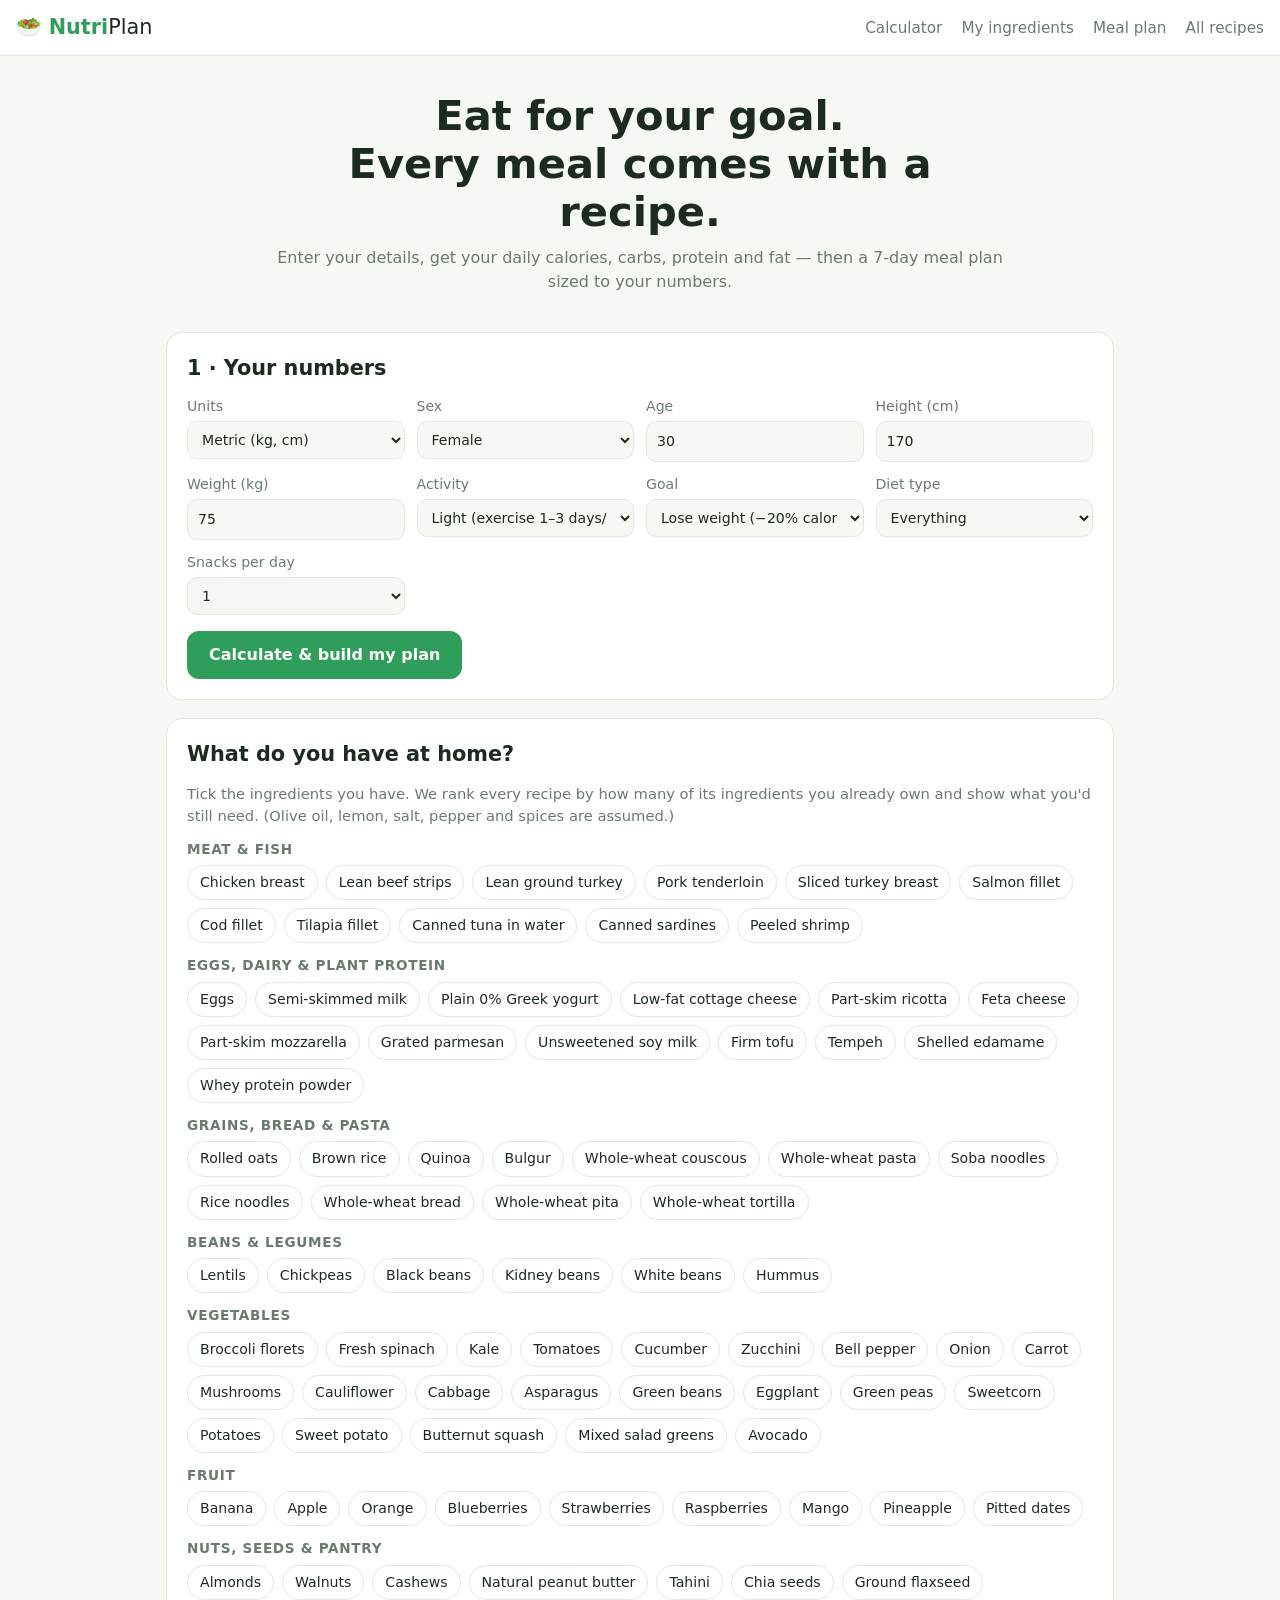
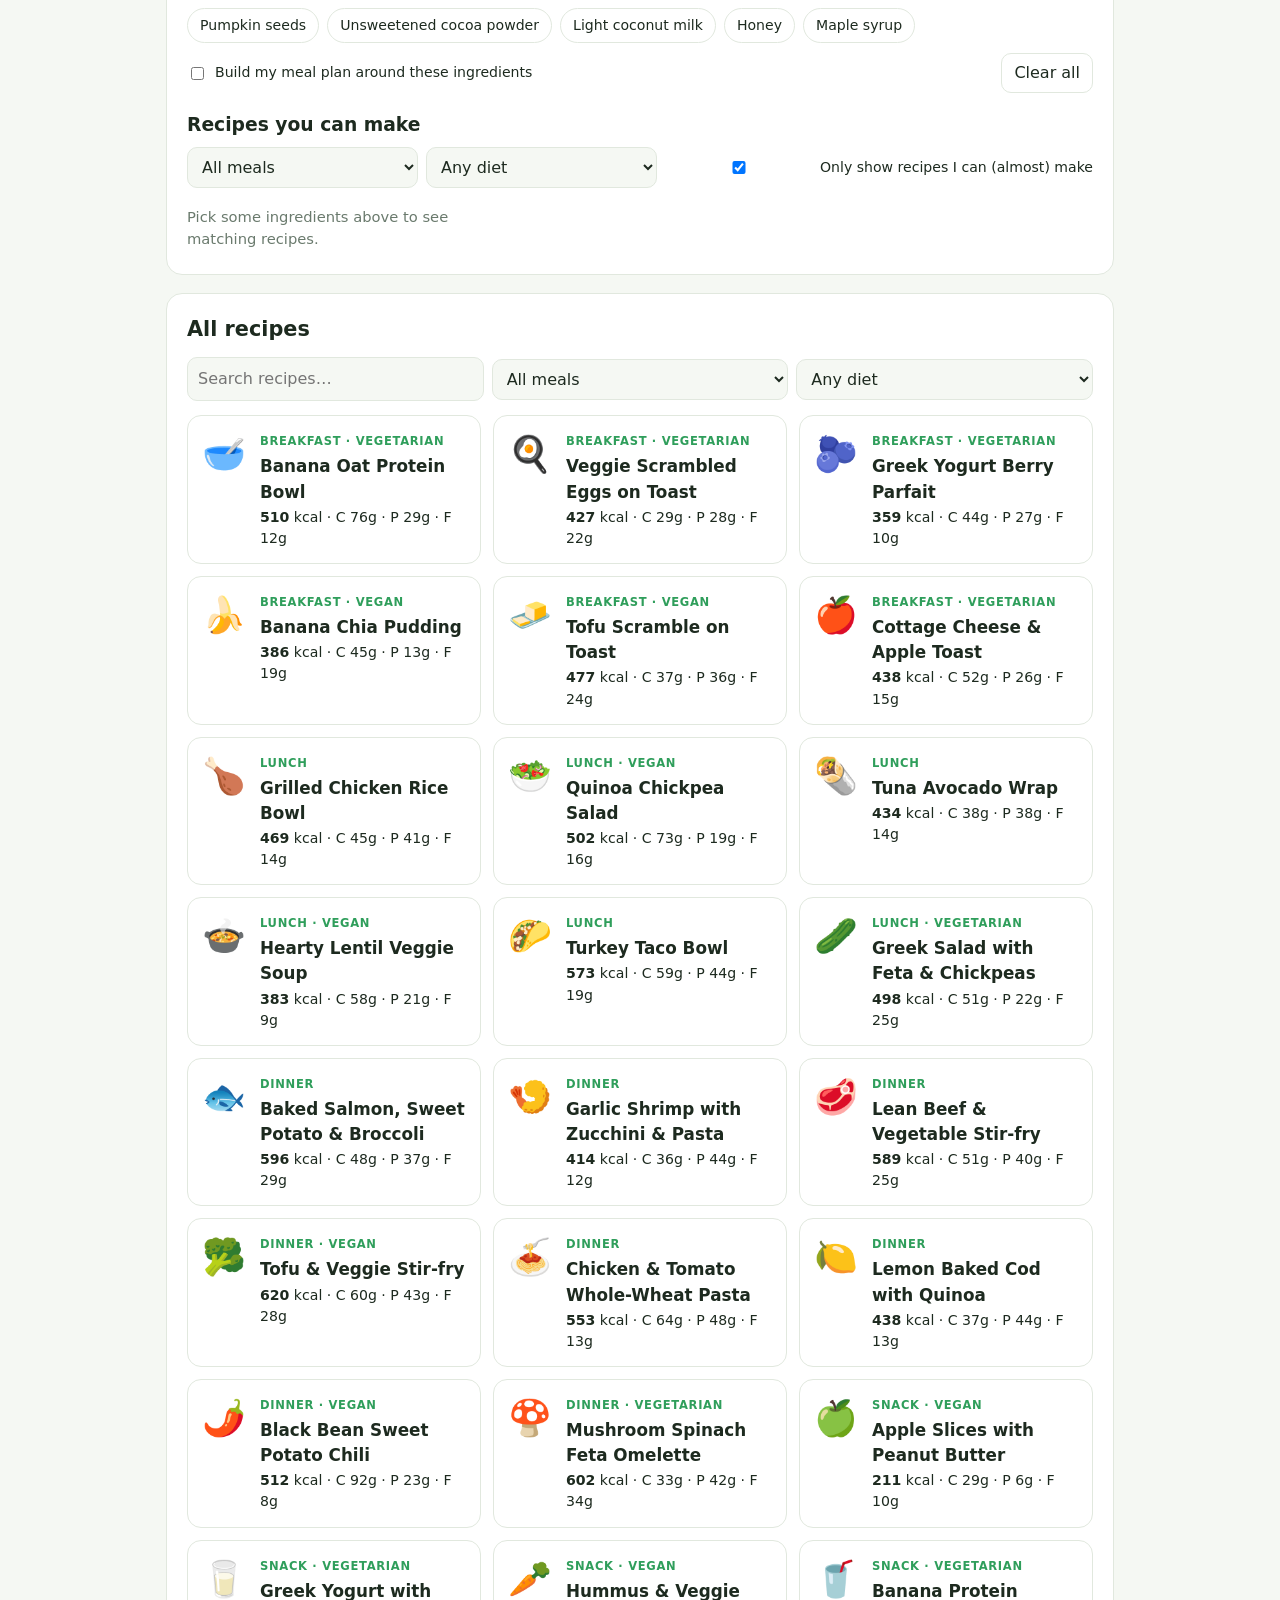
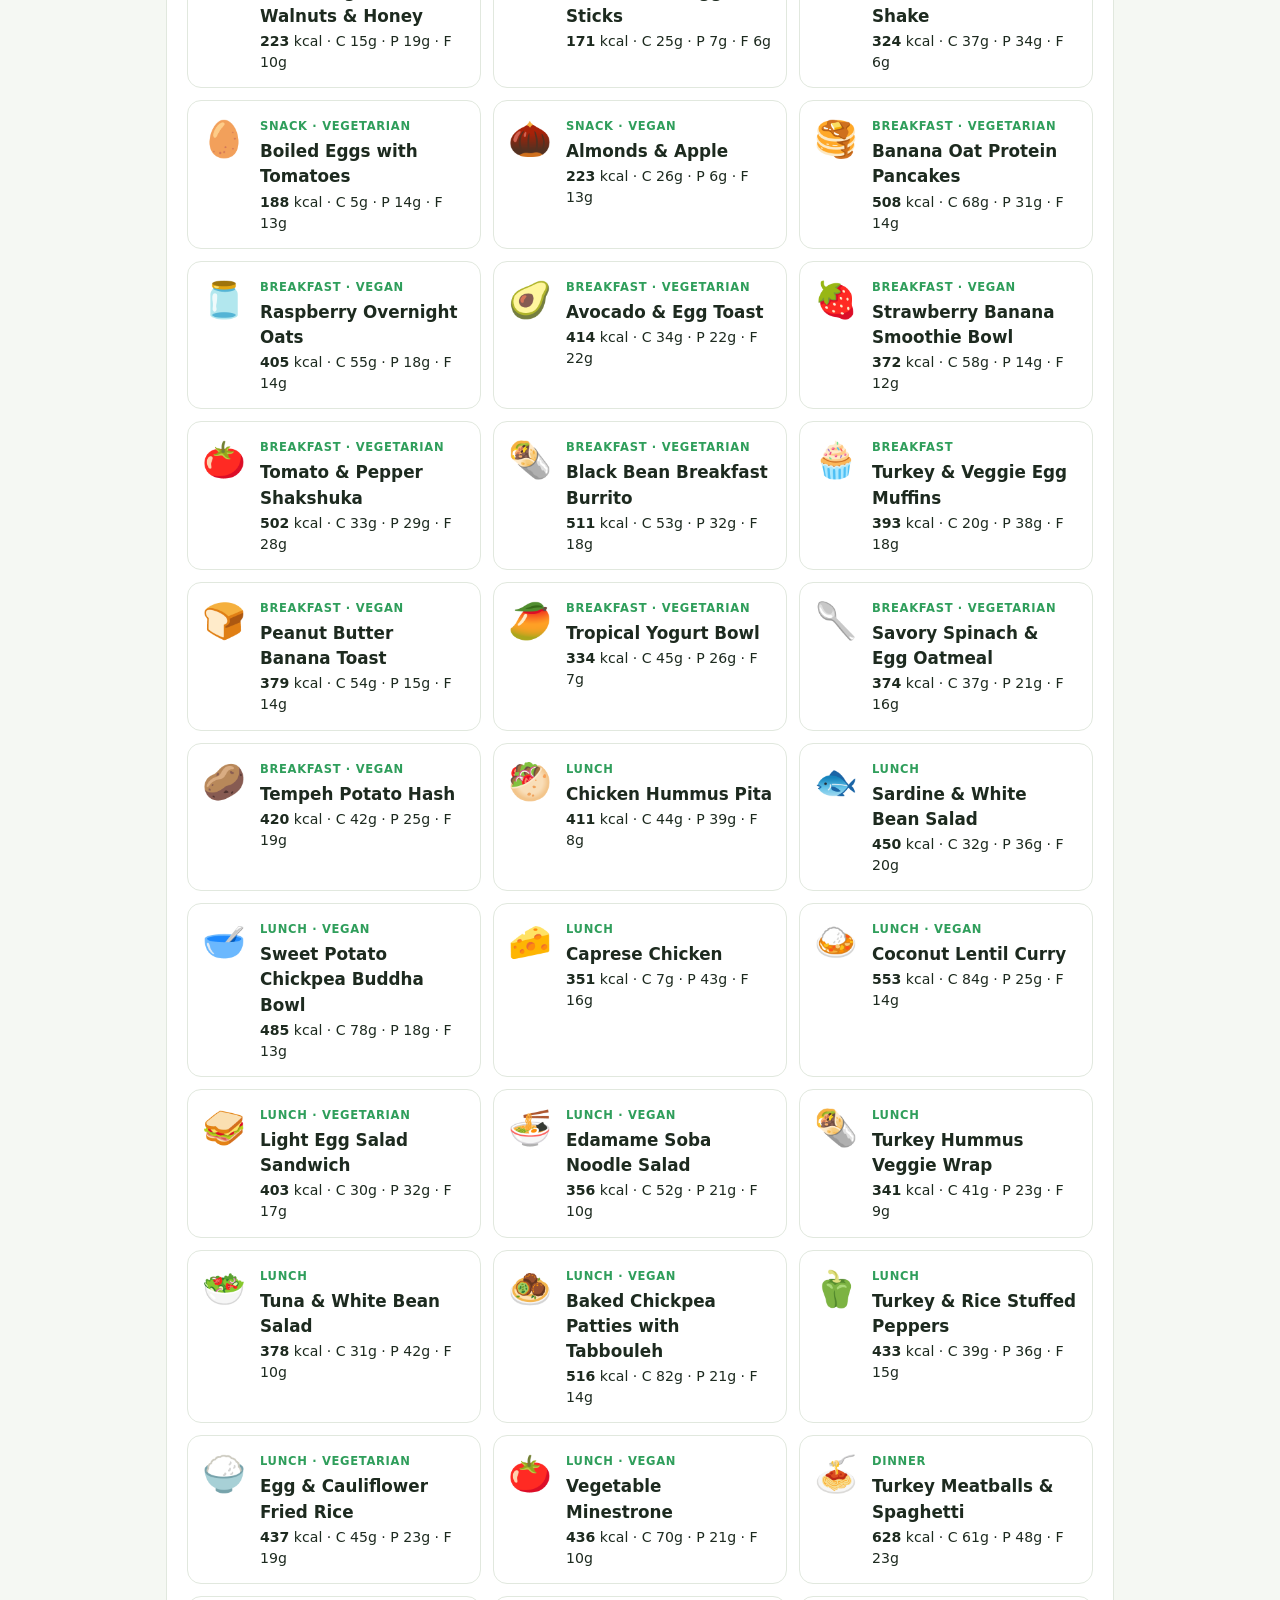
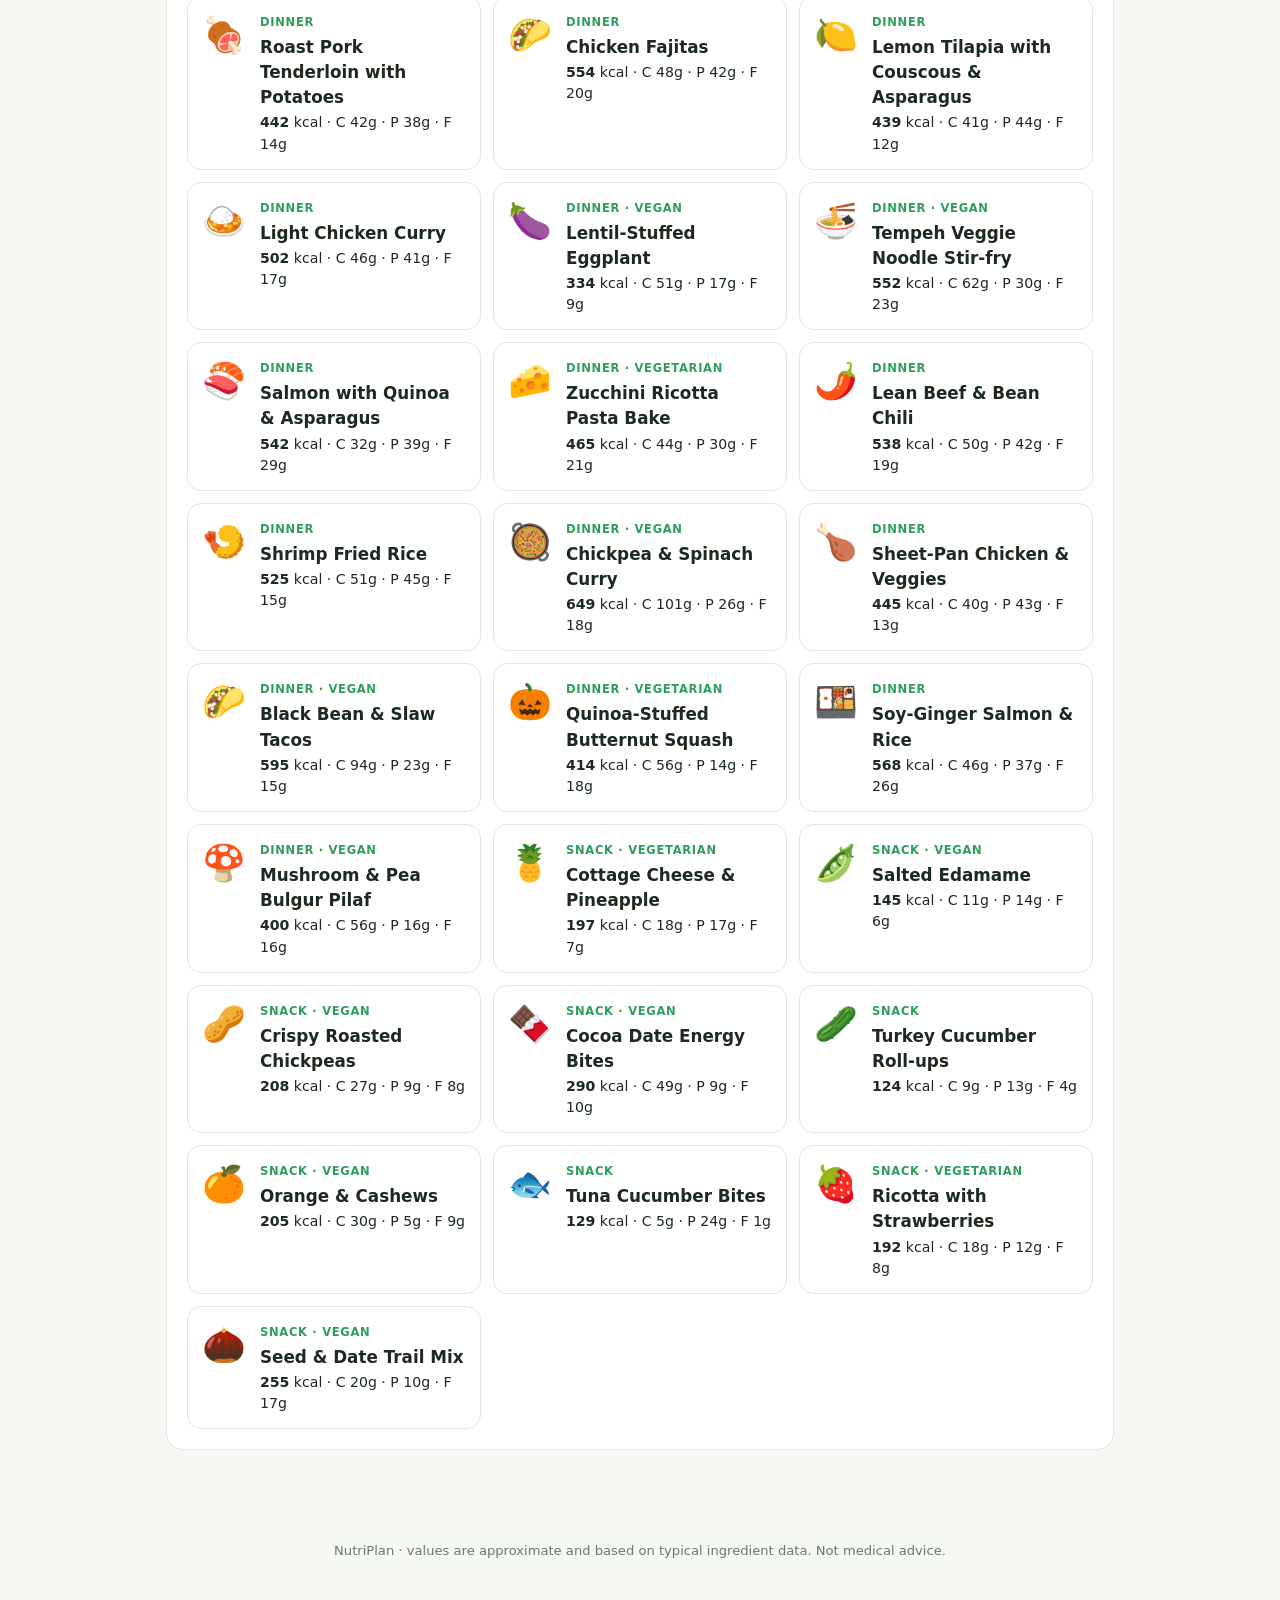
==== index.html @ 30b9b299 "Add NutriPlan diet meal planner Co-Authored-By: Claude Sonnet 5.5 <noreply@anthropic.com> Claude-Ses" ====
<!doctype html>
<html lang="en">
<head>
<meta charset="utf-8">
<meta name="viewport" content="width=device-width,initial-scale=1">
<title>NutriPlan – Diet meal planner with recipes</title>
<meta name="description" content="Calculate your daily calories, carbs, protein and fat, then get a 7-day meal plan with a full recipe for every meal.">
<link rel="stylesheet" href="style.css">
</head>
<body>
<header class="top">
  <a class="brand" href="#">🥗 <b>Nutri</b>Plan</a>
  <nav><a href="#calc">Calculator</a> <a href="#pantry">My ingredients</a> <a href="#plan">Meal plan</a> <a href="#recipes">All recipes</a></nav>
</header>

<section class="hero">
  <h1>Eat for your goal.<br>Every meal comes with a recipe.</h1>
  <p>Enter your details, get your daily calories, carbs, protein and fat — then a 7-day meal plan sized to your numbers.</p>
</section>

<main>
<section id="calc" class="card">
  <h2>1 · Your numbers</h2>
  <form id="form" autocomplete="off">
    <div class="grid">
      <label>Units
        <select id="units"><option value="metric">Metric (kg, cm)</option><option value="imperial">Imperial (lb, in)</option></select></label>
      <label>Sex
        <select id="sex"><option value="f">Female</option><option value="m">Male</option></select></label>
      <label>Age <input id="age" type="number" min="15" max="90" value="30" required></label>
      <label><span id="hlabel">Height (cm)</span> <input id="height" type="number" step="0.1" value="170" required></label>
      <label><span id="wlabel">Weight (kg)</span> <input id="weight" type="number" step="0.1" value="75" required></label>
      <label>Activity
        <select id="activity">
          <option value="1.2">Sedentary (desk job, little exercise)</option>
          <option value="1.375" selected>Light (exercise 1–3 days/week)</option>
          <option value="1.55">Moderate (3–5 days/week)</option>
          <option value="1.725">Very active (6–7 days/week)</option>
          <option value="1.9">Athlete / physical job</option>
        </select></label>
      <label>Goal
        <select id="goal">
          <option value="lose">Lose weight (−20% calories)</option>
          <option value="maintain">Maintain weight</option>
          <option value="gain">Build muscle (+10% calories)</option>
        </select></label>
      <label>Diet type
        <select id="diet"><option value="any">Everything</option><option value="veg">Vegetarian</option><option value="vegan">Vegan</option></select></label>
      <label>Snacks per day
        <select id="snacks"><option value="0">None</option><option value="1" selected>1</option><option value="2">2</option></select></label>
    </div>
    <button class="primary" type="submit">Calculate &amp; build my plan</button>
  </form>
</section>

<section id="pantry" class="card">
  <h2>What do you have at home?</h2>
  <p class="muted">Tick the ingredients you have. We rank every recipe by how many of its ingredients you already own and show what you'd still need. (Olive oil, lemon, salt, pepper and spices are assumed.)</p>
  <div id="pantrygroups"></div>
  <div class="rowhead">
    <label class="check"><input type="checkbox" id="usepantry"> Build my meal plan around these ingredients</label>
    <button type="button" id="clearpantry" class="ghost">Clear all</button>
  </div>
  <h3>Recipes you can make <span id="pcount" class="muted"></span></h3>
  <div class="filters">
    <select id="pmeal"><option value="">All meals</option><option>breakfast</option><option>lunch</option><option>dinner</option><option>snack</option></select>
    <select id="pdiet"><option value="any">Any diet</option><option value="veg">Vegetarian</option><option value="vegan">Vegan</option></select>
    <label class="check"><input type="checkbox" id="pall" checked> Only show recipes I can (almost) make</label>
  </div>
  <div id="plist" class="rlist"></div>
</section>

<section id="results" hidden>
  <div class="card">
    <h2>Your daily targets</h2>
    <div class="targets">
      <div class="donut" id="donut"><div><b id="tkcal"></b><small>kcal / day</small></div></div>
      <div class="macros">
        <div class="macro"><i class="dot c"></i><span>Carbs</span><b id="tcarb"></b></div>
        <div class="macro"><i class="dot p"></i><span>Protein</span><b id="tprot"></b></div>
        <div class="macro"><i class="dot f"></i><span>Fat</span><b id="tfat"></b></div>
      </div>
    </div>
    <ul class="facts" id="facts"></ul>
    <p class="note">Estimates use the Mifflin–St Jeor equation. Protein is set per kg of body weight, fat is ~25% of calories, and carbs fill the rest. This is general information, not medical advice — check with a doctor or dietitian before starting a diet, especially if you have a medical condition.</p>
  </div>

  <div class="card" id="plan">
    <div class="rowhead">
      <h2>2 · Your meal plan</h2>
      <button id="shuffle" class="ghost">🔄 New plan</button>
    </div>
    <div class="tabs" id="days"></div>
    <div id="daytotals" class="daytotals"></div>
    <div id="meals" class="meals"></div>
  </div>
</section>

<section id="recipes" class="card">
  <h2>All recipes</h2>
  <div class="filters">
    <input id="q" type="search" placeholder="Search recipes…">
    <select id="fmeal"><option value="">All meals</option><option>breakfast</option><option>lunch</option><option>dinner</option><option>snack</option></select>
    <select id="fdiet"><option value="any">Any diet</option><option value="veg">Vegetarian</option><option value="vegan">Vegan</option></select>
  </div>
  <div id="rlist" class="rlist"></div>
</section>
</main>

<footer><p>NutriPlan · values are approximate and based on typical ingredient data. Not medical advice.</p></footer>

<div id="modal" class="modal" hidden>
  <div class="sheet" role="dialog" aria-modal="true" aria-labelledby="mtitle">
    <button class="close" id="mclose" aria-label="Close">×</button>
    <div id="mbody"></div>
  </div>
</div>

<script src="data.js"></script>
<script src="data2.js"></script>
<script src="app.js"></script>
</body>
</html>
---- style.css ----
:root{--bg:#f5f8f3;--card:#fff;--ink:#1d2a1f;--muted:#6a7a6d;--line:#e1e8de;--brand:#2f9e5b;--brand-d:#237a45;--c:#f5a524;--p:#e5484d;--f:#3b82f6;--chip:#eaf4ec}
@media(prefers-color-scheme:dark){:root{--bg:#121813;--card:#1b231c;--ink:#e8efe9;--muted:#98a89b;--line:#2a352c;--brand:#46c27a;--brand-d:#5fd48d;--chip:#243126}}
*{box-sizing:border-box}
body{margin:0;font:16px/1.5 system-ui,-apple-system,Segoe UI,Roboto,sans-serif;background:var(--bg);color:var(--ink)}
body.noscroll{overflow:hidden}
a{color:inherit}
.top{display:flex;justify-content:space-between;align-items:center;padding:12px 16px;background:var(--card);border-bottom:1px solid var(--line);position:sticky;top:0;z-index:5;flex-wrap:wrap;gap:8px}
.brand{text-decoration:none;font-size:1.3rem}.brand b{color:var(--brand)}
nav a{margin-left:14px;text-decoration:none;color:var(--muted);font-size:.95rem}nav a:hover{color:var(--brand)}
.hero{padding:36px 16px 20px;text-align:center;max-width:760px;margin:0 auto}
.hero h1{font-size:clamp(1.7rem,5vw,2.6rem);line-height:1.15;margin:0 0 10px}
.hero p{color:var(--muted);margin:0}
main{max-width:980px;margin:0 auto;padding:0 16px 40px}
.card{background:var(--card);border:1px solid var(--line);border-radius:16px;padding:20px;margin:18px 0}
h2{margin:0 0 12px;font-size:1.3rem}h3{margin:18px 0 8px}h4{margin:12px 0 6px;font-size:.85rem;text-transform:uppercase;letter-spacing:.05em;color:var(--muted)}
.muted{color:var(--muted);font-size:.92rem;margin:4px 0}
.grid{display:grid;grid-template-columns:repeat(auto-fit,minmax(200px,1fr));gap:12px;margin-bottom:16px}
label{display:flex;flex-direction:column;gap:4px;font-size:.88rem;color:var(--muted)}
input,select,button{font:inherit}
input,select{padding:9px 10px;border:1px solid var(--line);border-radius:10px;background:var(--bg);color:var(--ink);width:100%}
button{cursor:pointer}
.primary{background:var(--brand);color:#fff;border:0;padding:12px 22px;border-radius:12px;font-weight:600}.primary:hover{background:var(--brand-d)}
.ghost{background:transparent;border:1px solid var(--line);color:var(--ink);padding:7px 12px;border-radius:10px}.ghost:hover{border-color:var(--brand);color:var(--brand)}
.rowhead{display:flex;justify-content:space-between;align-items:center;gap:10px;flex-wrap:wrap;margin:10px 0}
.rowhead h2{margin:0}
label.check{flex-direction:row;align-items:center;gap:8px;color:var(--ink)}label.check input{width:auto}
.targets{display:flex;gap:28px;align-items:center;flex-wrap:wrap}
.donut{width:170px;height:170px;border-radius:50%;display:grid;place-items:center;flex:none}
.donut>div{width:122px;height:122px;border-radius:50%;background:var(--card);display:flex;flex-direction:column;align-items:center;justify-content:center}
.donut b{font-size:1.9rem;line-height:1}.donut small{color:var(--muted)}
.macros{display:grid;gap:10px;flex:1;min-width:200px}
.macro{display:flex;align-items:center;gap:10px;padding:10px 14px;border:1px solid var(--line);border-radius:12px}
.macro span{flex:1}.macro b{font-size:1.2rem}
.dot{width:12px;height:12px;border-radius:50%}.dot.c{background:var(--c)}.dot.p{background:var(--p)}.dot.f{background:var(--f)}
.facts{display:flex;flex-wrap:wrap;gap:8px;list-style:none;padding:0;margin:16px 0 8px}
.facts li{background:var(--chip);padding:6px 12px;border-radius:999px;font-size:.88rem}
.note{font-size:.82rem;color:var(--muted);margin:10px 0 0}
.tabs{display:flex;gap:6px;overflow-x:auto;padding-bottom:4px}
.tab{border:1px solid var(--line);background:transparent;color:var(--ink);padding:7px 14px;border-radius:999px;white-space:nowrap}
.tab.on{background:var(--brand);color:#fff;border-color:var(--brand)}
.daytotals{display:grid;grid-template-columns:repeat(auto-fit,minmax(200px,1fr));gap:10px;margin:14px 0}
.bar{font-size:.82rem;color:var(--muted)}.bar i{display:block;height:7px;border-radius:4px;margin-top:3px;background:var(--brand)}
.bar{background:linear-gradient(var(--line),var(--line)) bottom/100% 7px no-repeat;padding-bottom:10px}
.bar i{margin-bottom:-10px;position:relative}
.bar i.c{background:var(--c)}.bar i.p{background:var(--p)}.bar i.f{background:var(--f)}
.meals,.rlist{display:grid;gap:12px}
.rlist{grid-template-columns:repeat(auto-fill,minmax(290px,1fr))}
.meal,.rcard{display:flex;gap:14px;align-items:center;border:1px solid var(--line);border-radius:14px;padding:12px 14px}
.rcard{cursor:pointer;align-items:flex-start}.rcard:hover{border-color:var(--brand)}
.emoji{font-size:2.2rem;flex:none}
.mbody{flex:1;min-width:0}.mbody h3{margin:2px 0;font-size:1.05rem}.mbody p{margin:2px 0}
.mbody h3 a{text-decoration:none}.mbody h3 a:hover{color:var(--brand)}
.tag{text-transform:uppercase;letter-spacing:.06em;color:var(--brand);font-weight:600;font-size:.72rem}
.mac{font-size:.88rem}
.acts{display:flex;flex-direction:column;gap:6px}
.match{font-size:.82rem;color:var(--muted)}.match.full{color:var(--brand);font-weight:600}
.pgroup .chips,.filters{display:flex;flex-wrap:wrap;gap:8px}
.chip{border:1px solid var(--line);background:transparent;color:var(--ink);padding:6px 12px;border-radius:999px;font-size:.88rem}
.chip.on{background:var(--brand);border-color:var(--brand);color:#fff}
.filters{margin-bottom:14px;align-items:center}.filters input,.filters select{width:auto;flex:1;min-width:140px}
.modal{position:fixed;inset:0;background:rgba(0,0,0,.5);display:flex;align-items:center;justify-content:center;padding:16px;z-index:20}
.modal[hidden]{display:none}
.sheet{background:var(--card);border-radius:18px;max-width:560px;width:100%;max-height:90vh;overflow:auto;padding:22px;position:relative}
.close{position:absolute;top:10px;right:12px;border:0;background:transparent;color:var(--muted);font-size:1.8rem;line-height:1}
.mhead{display:flex;gap:14px;align-items:center}.mhead h2{margin:0}.big{font-size:3rem}
.mmac{display:grid;grid-template-columns:repeat(4,1fr);gap:8px;margin:16px 0;text-align:center;font-size:.8rem;color:var(--muted)}
.mmac div{background:var(--chip);border-radius:10px;padding:8px 4px}.mmac b{display:block;font-size:1.05rem;color:var(--ink)}
.ings,.steps{padding-left:22px}.ings li,.steps li{margin:6px 0}
.ings li.have::marker{content:"✓ ";color:var(--brand)}.ings li.miss{color:var(--p)}.ings li.miss::marker{content:"✗ "}
footer{text-align:center;color:var(--muted);font-size:.82rem;padding:20px 16px 40px}
@media(max-width:520px){.meal{flex-wrap:wrap}.acts{flex-direction:row;width:100%}.targets{justify-content:center}}
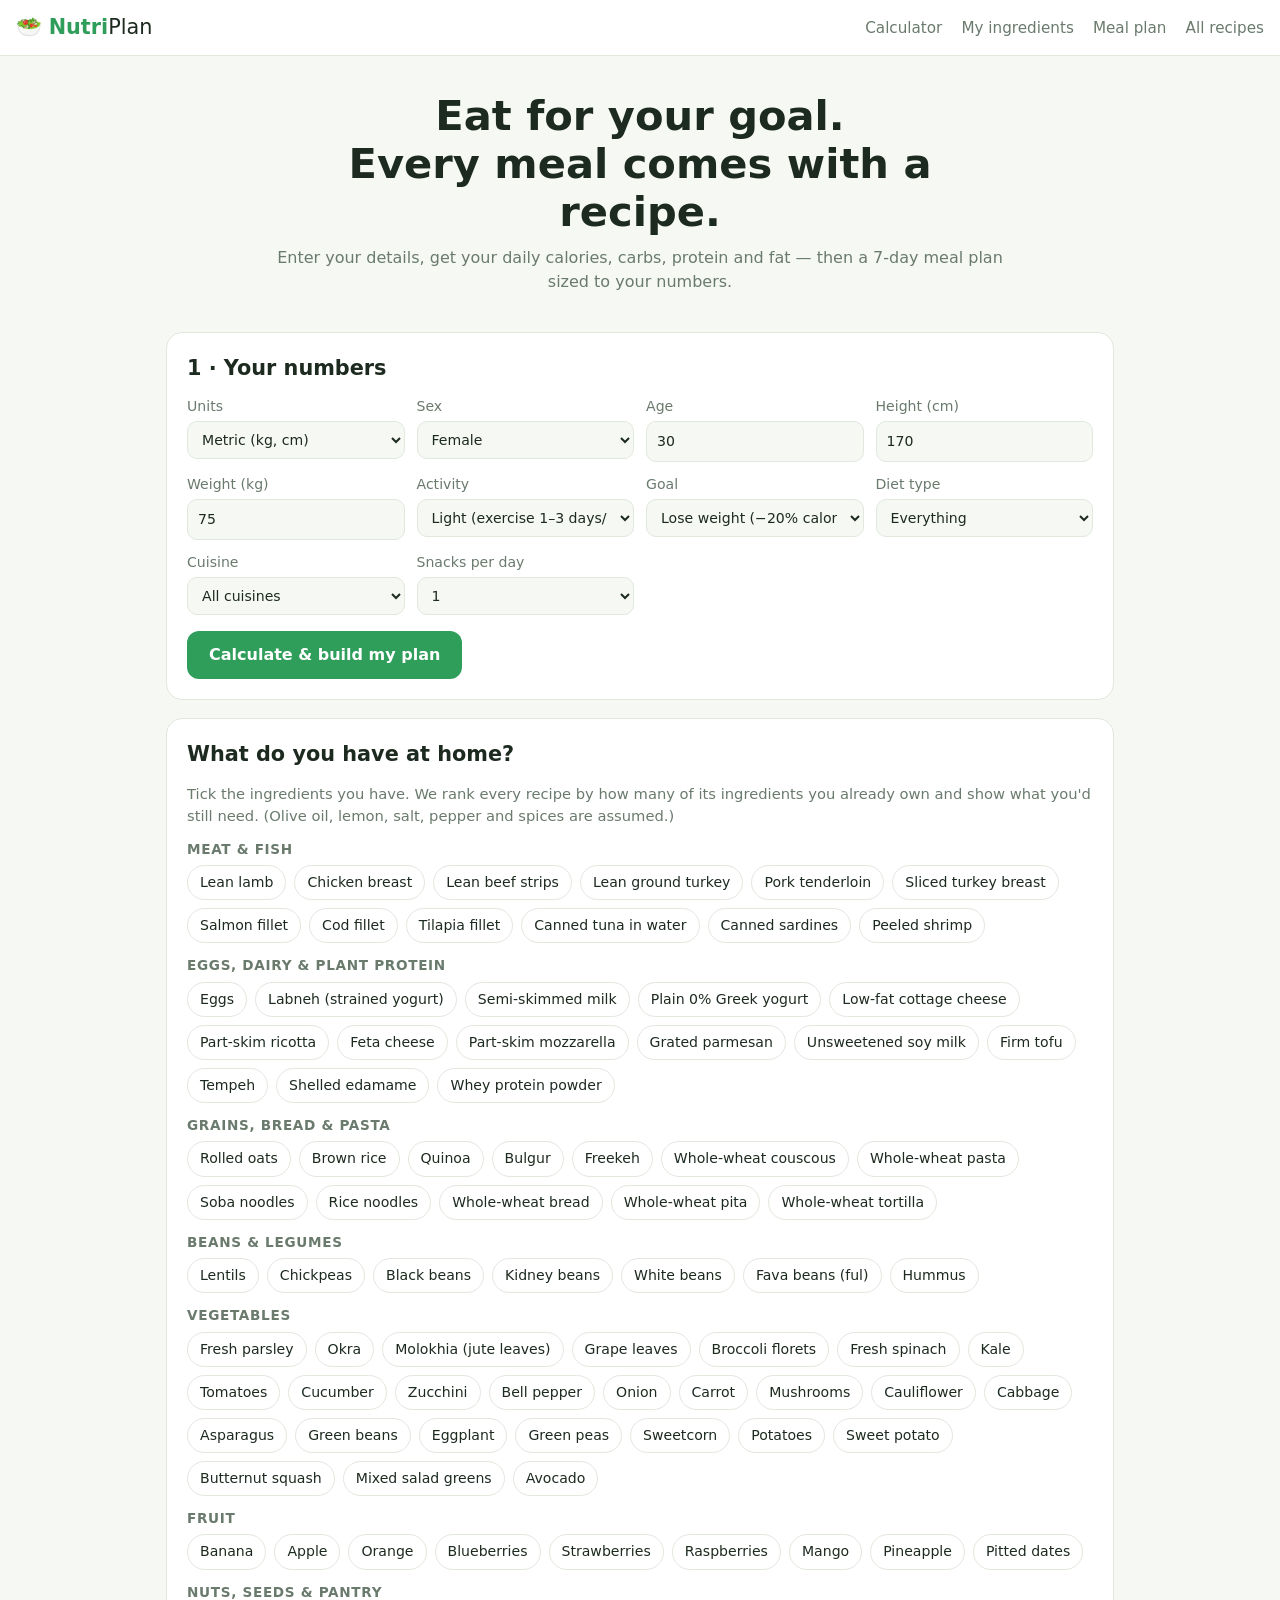
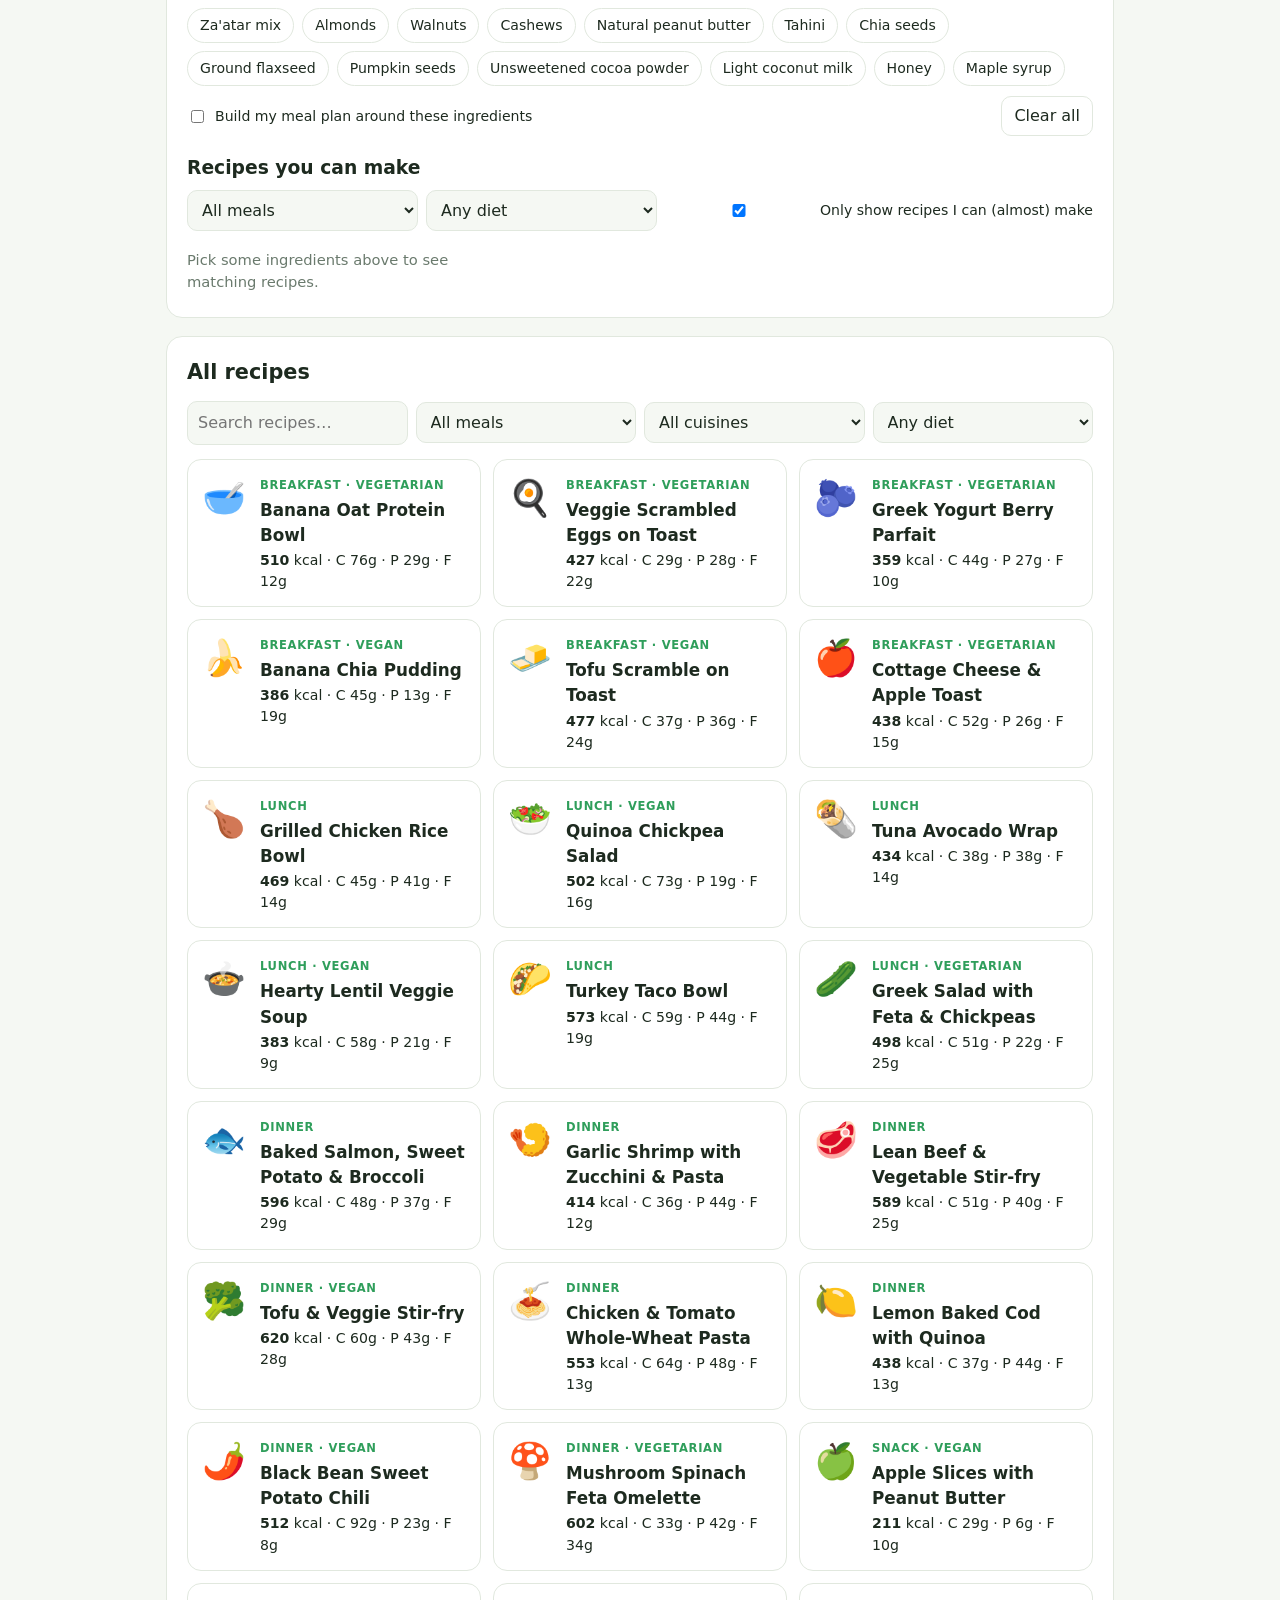
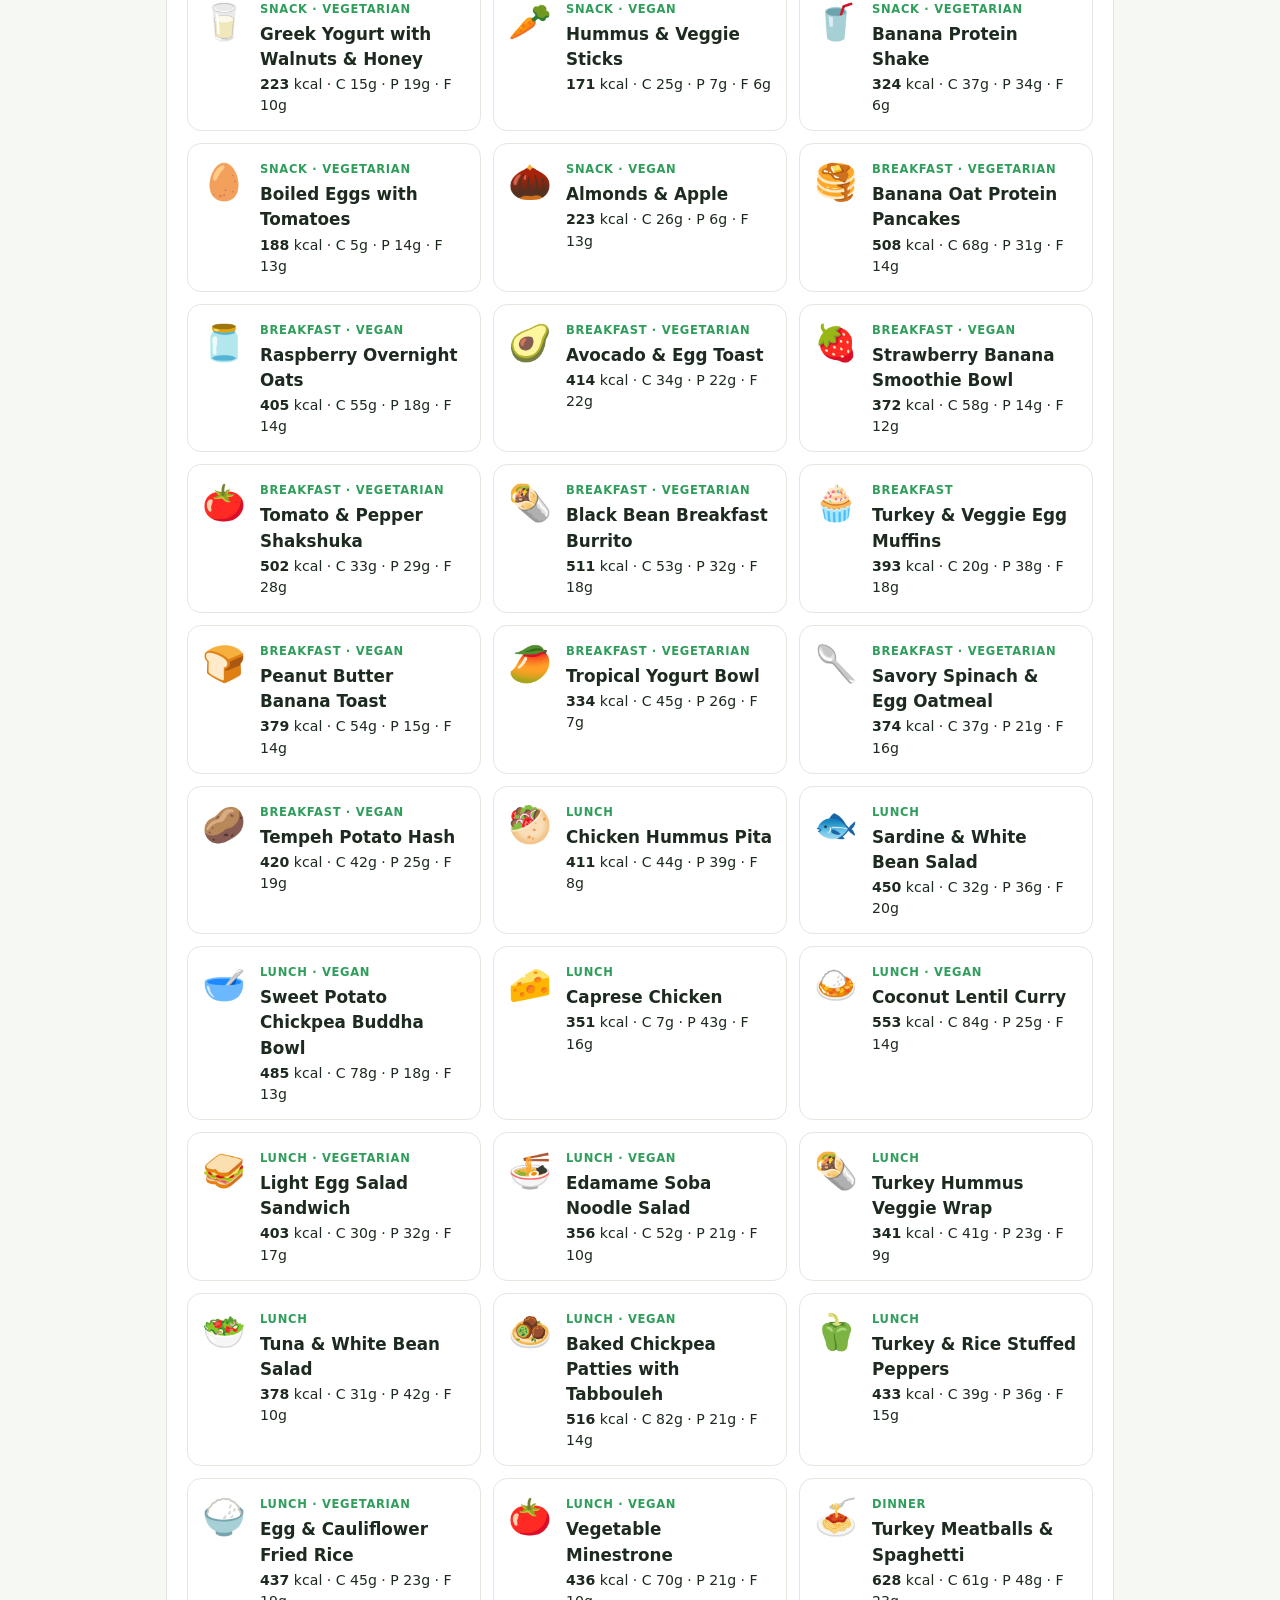
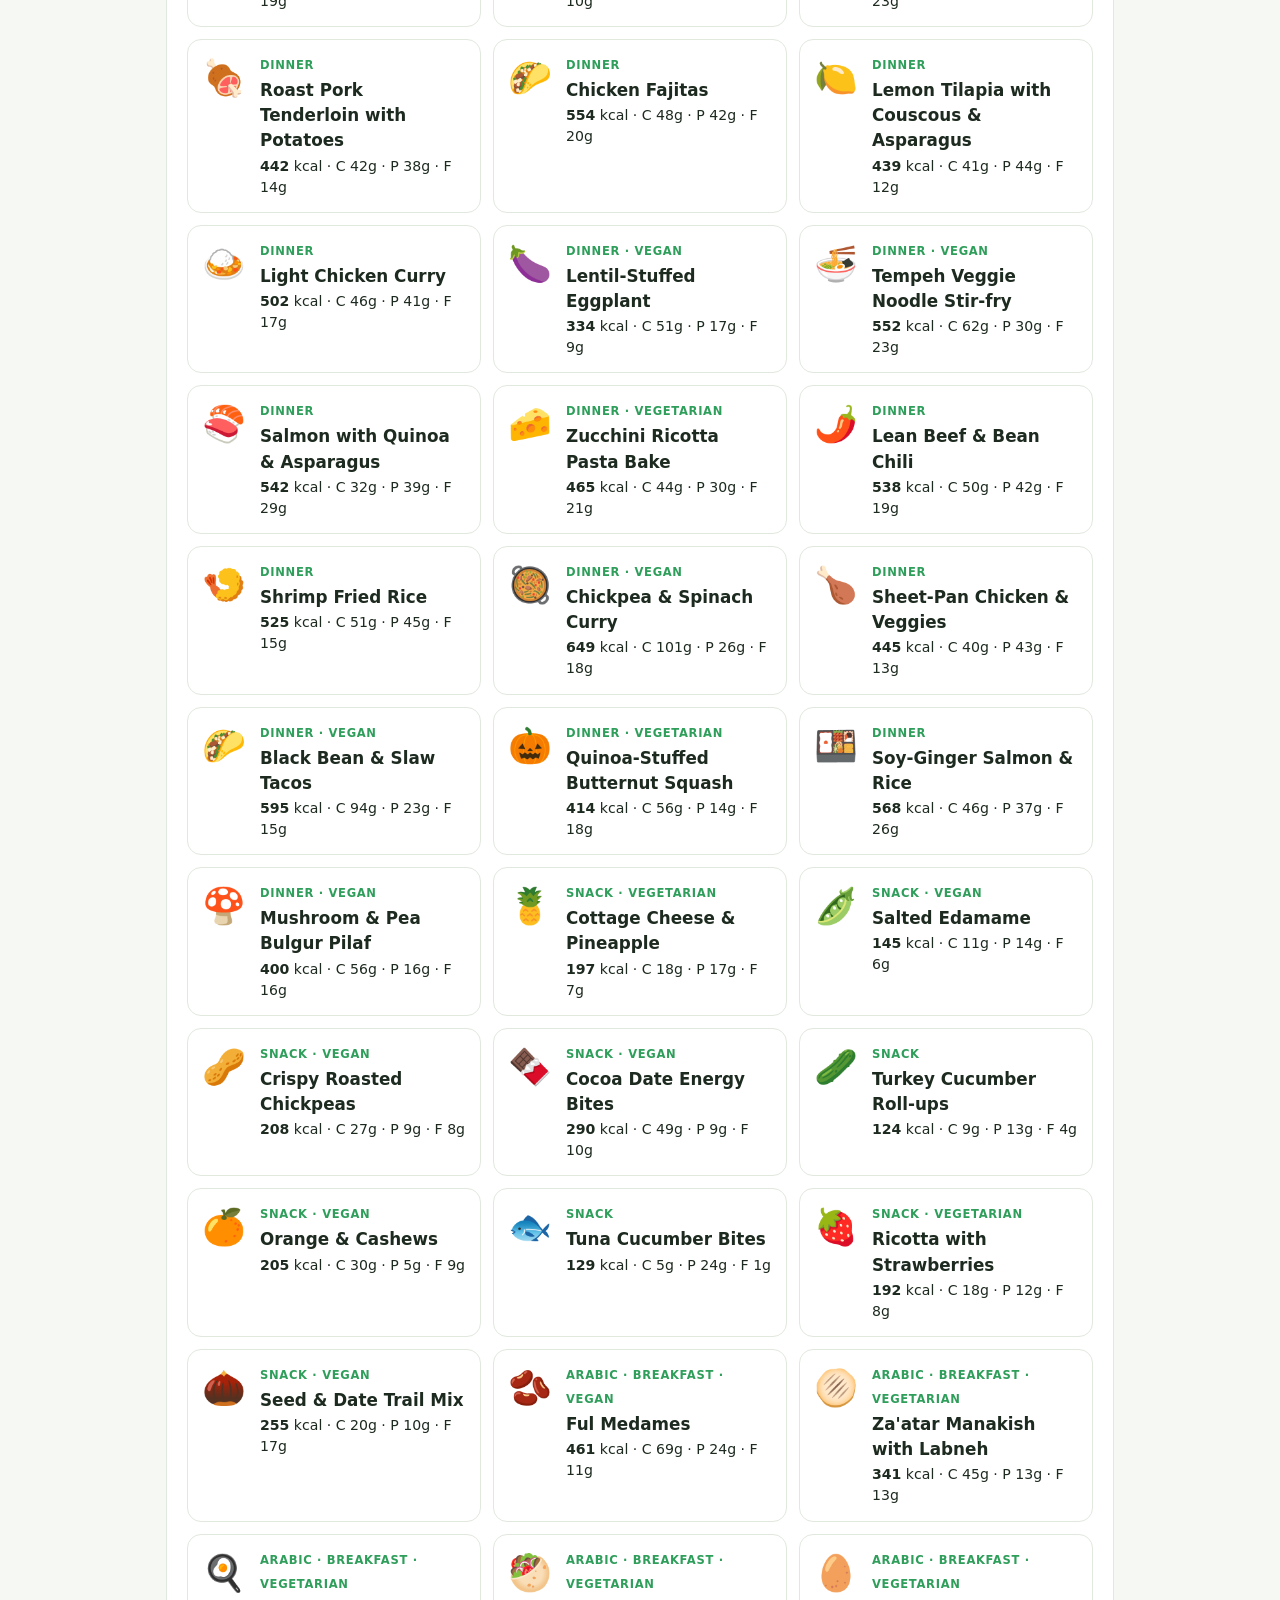
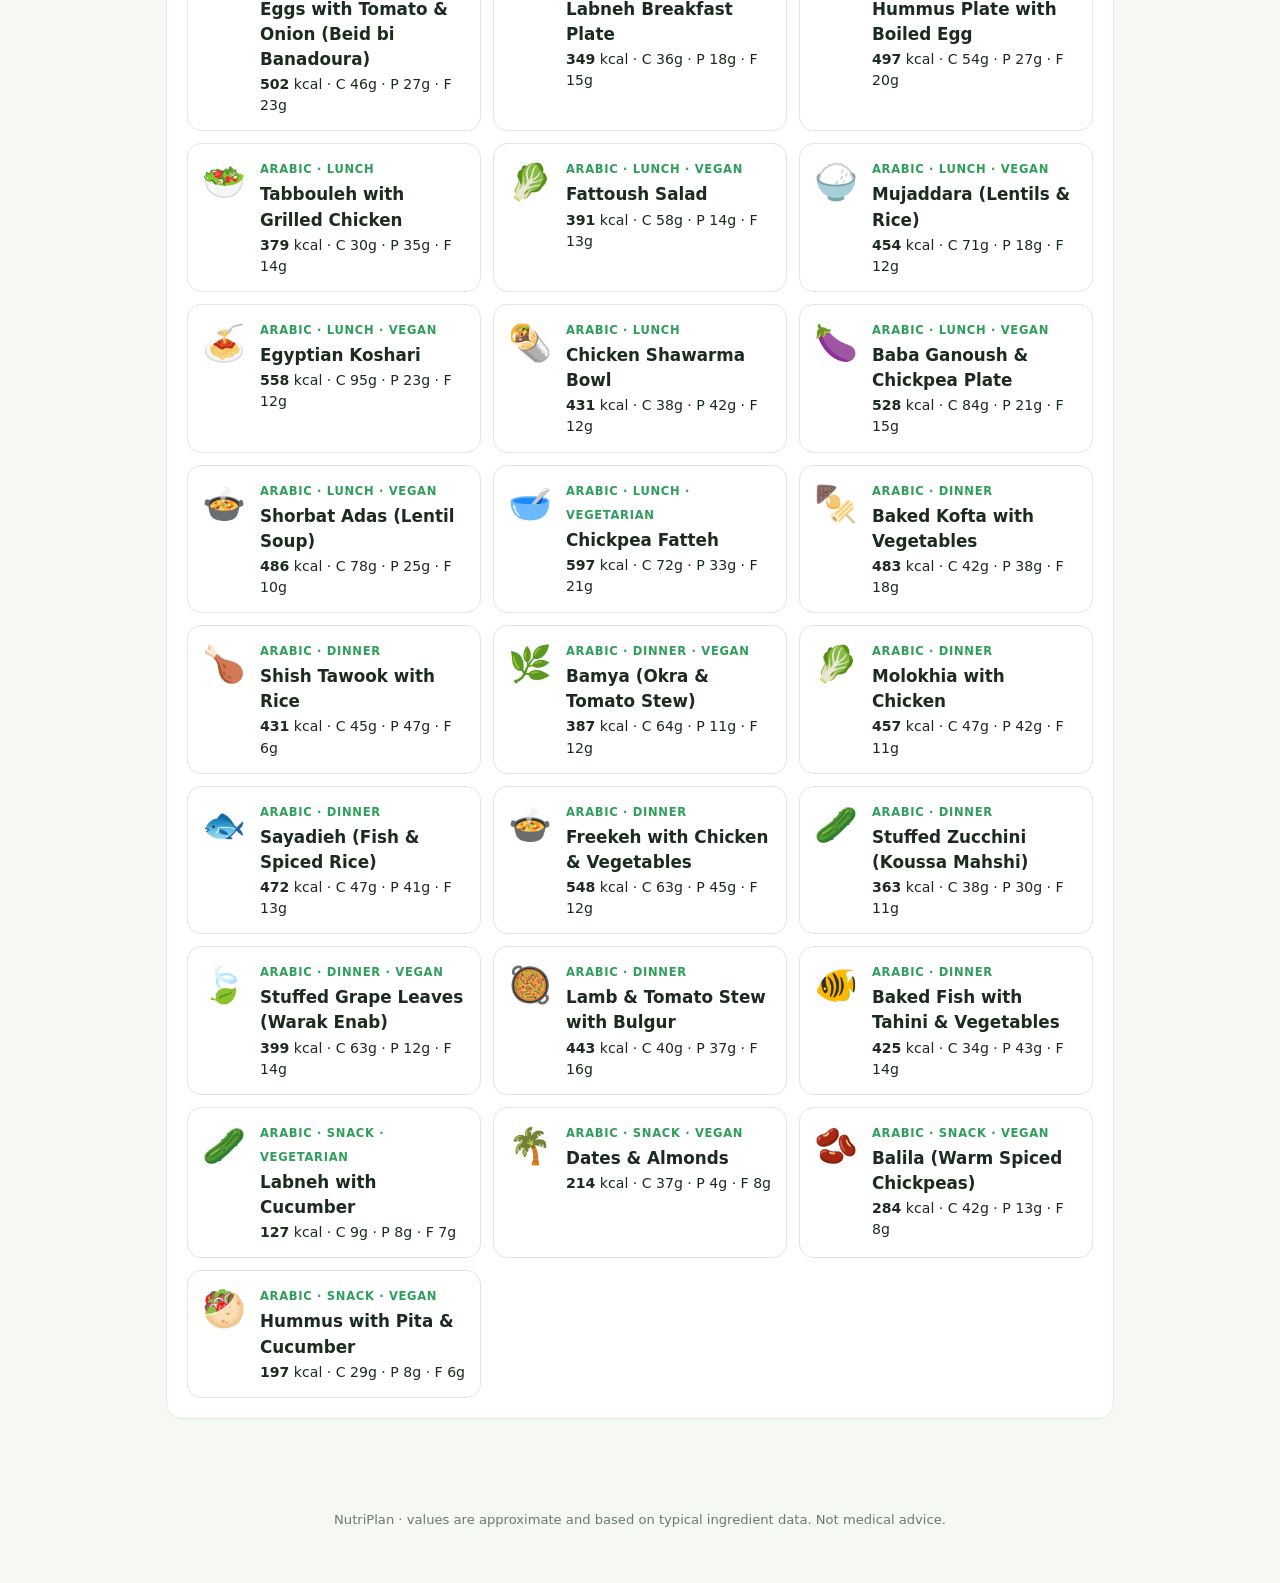
==== commit 16254aa3: "Add 27 Arabic recipes, cuisine filter, and editable servings and ingredient amounts Co-Authored-By: " ====
--- a/index.html
+++ b/index.html
@@ -46,6 +46,8 @@
         </select></label>
       <label>Diet type
         <select id="diet"><option value="any">Everything</option><option value="veg">Vegetarian</option><option value="vegan">Vegan</option></select></label>
+      <label>Cuisine
+        <select id="cuisine"><option value="any">All cuisines</option><option value="arabic">Arabic only</option></select></label>
       <label>Snacks per day
         <select id="snacks"><option value="0">None</option><option value="1" selected>1</option><option value="2">2</option></select></label>
     </div>
@@ -101,6 +103,7 @@
   <div class="filters">
     <input id="q" type="search" placeholder="Search recipes…">
     <select id="fmeal"><option value="">All meals</option><option>breakfast</option><option>lunch</option><option>dinner</option><option>snack</option></select>
+    <select id="fcuisine"><option value="">All cuisines</option><option value="arabic">Arabic</option></select>
     <select id="fdiet"><option value="any">Any diet</option><option value="veg">Vegetarian</option><option value="vegan">Vegan</option></select>
   </div>
   <div id="rlist" class="rlist"></div>
@@ -118,6 +121,7 @@
 
 <script src="data.js"></script>
 <script src="data2.js"></script>
+<script src="data3.js"></script>
 <script src="app.js"></script>
 </body>
 </html>
--- a/style.css
+++ b/style.css
@@ -69,3 +69,14 @@
 .ings li.have::marker{content:"✓ ";color:var(--brand)}.ings li.miss{color:var(--p)}.ings li.miss::marker{content:"✗ "}
 footer{text-align:center;color:var(--muted);font-size:.82rem;padding:20px 16px 40px}
 @media(max-width:520px){.meal{flex-wrap:wrap}.acts{flex-direction:row;width:100%}.targets{justify-content:center}}
+
+.step{display:inline-flex;align-items:center;gap:4px}
+.step button{width:28px;height:28px;border-radius:8px;border:1px solid var(--line);background:var(--bg);color:var(--ink);font-size:1.1rem;line-height:1;padding:0}
+.step button:hover{border-color:var(--brand);color:var(--brand)}
+.step b{min-width:2.4em;text-align:center;color:var(--ink)}
+.step input{width:70px;text-align:center;padding:5px 4px}
+.step.big input{width:80px}.step.big button{width:34px;height:34px}
+.servrow{display:flex;justify-content:space-between;align-items:flex-end;gap:12px;flex-wrap:wrap;margin:14px 0 4px}
+.ings.edit{list-style:none;padding:0}.ings.edit li{display:flex;align-items:center;gap:8px;margin:8px 0;flex-wrap:wrap}
+.ings.edit .unit{color:var(--muted);width:1.6em}.ings.edit .iname{flex:1;min-width:140px}.ings.edit em{color:var(--muted);font-style:normal;font-size:.85em}
+.ings.edit li.miss .iname{color:var(--p)}.ings.edit li.have .iname::before{content:"✓ ";color:var(--brand)}
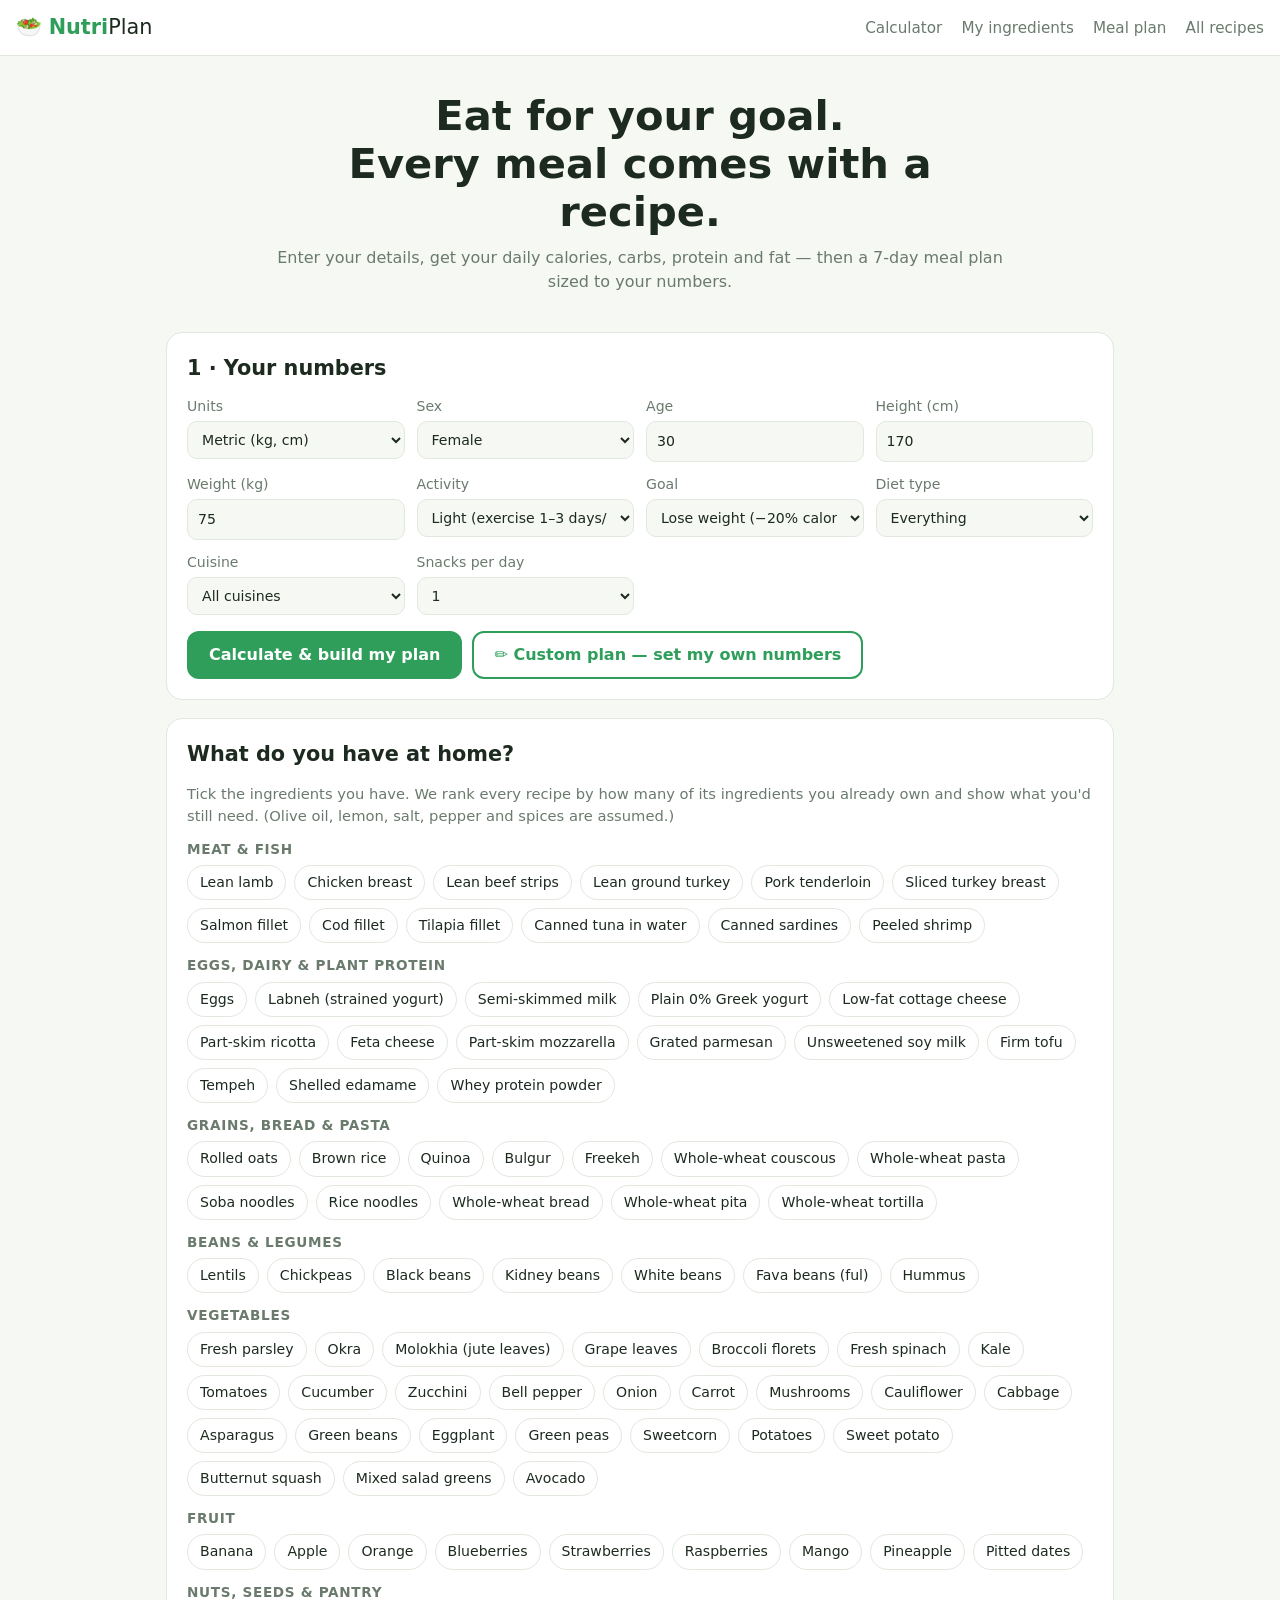
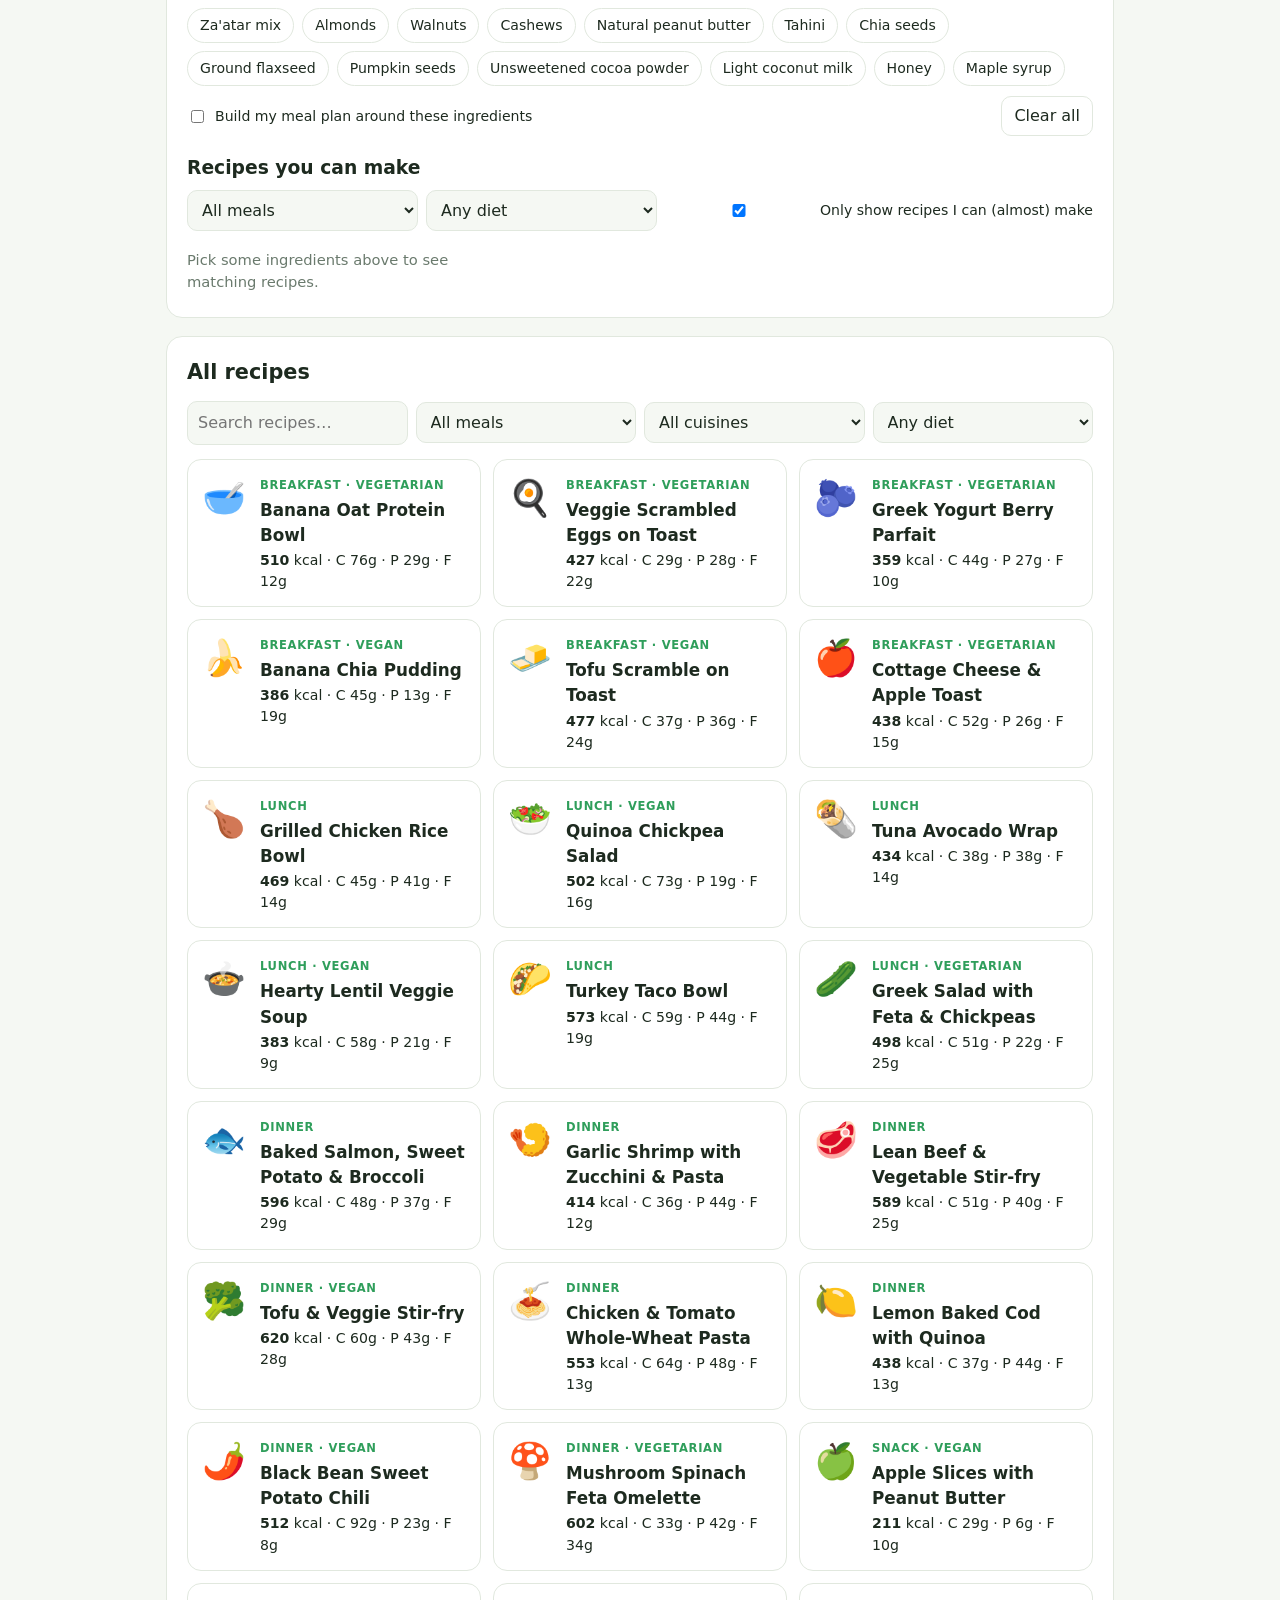
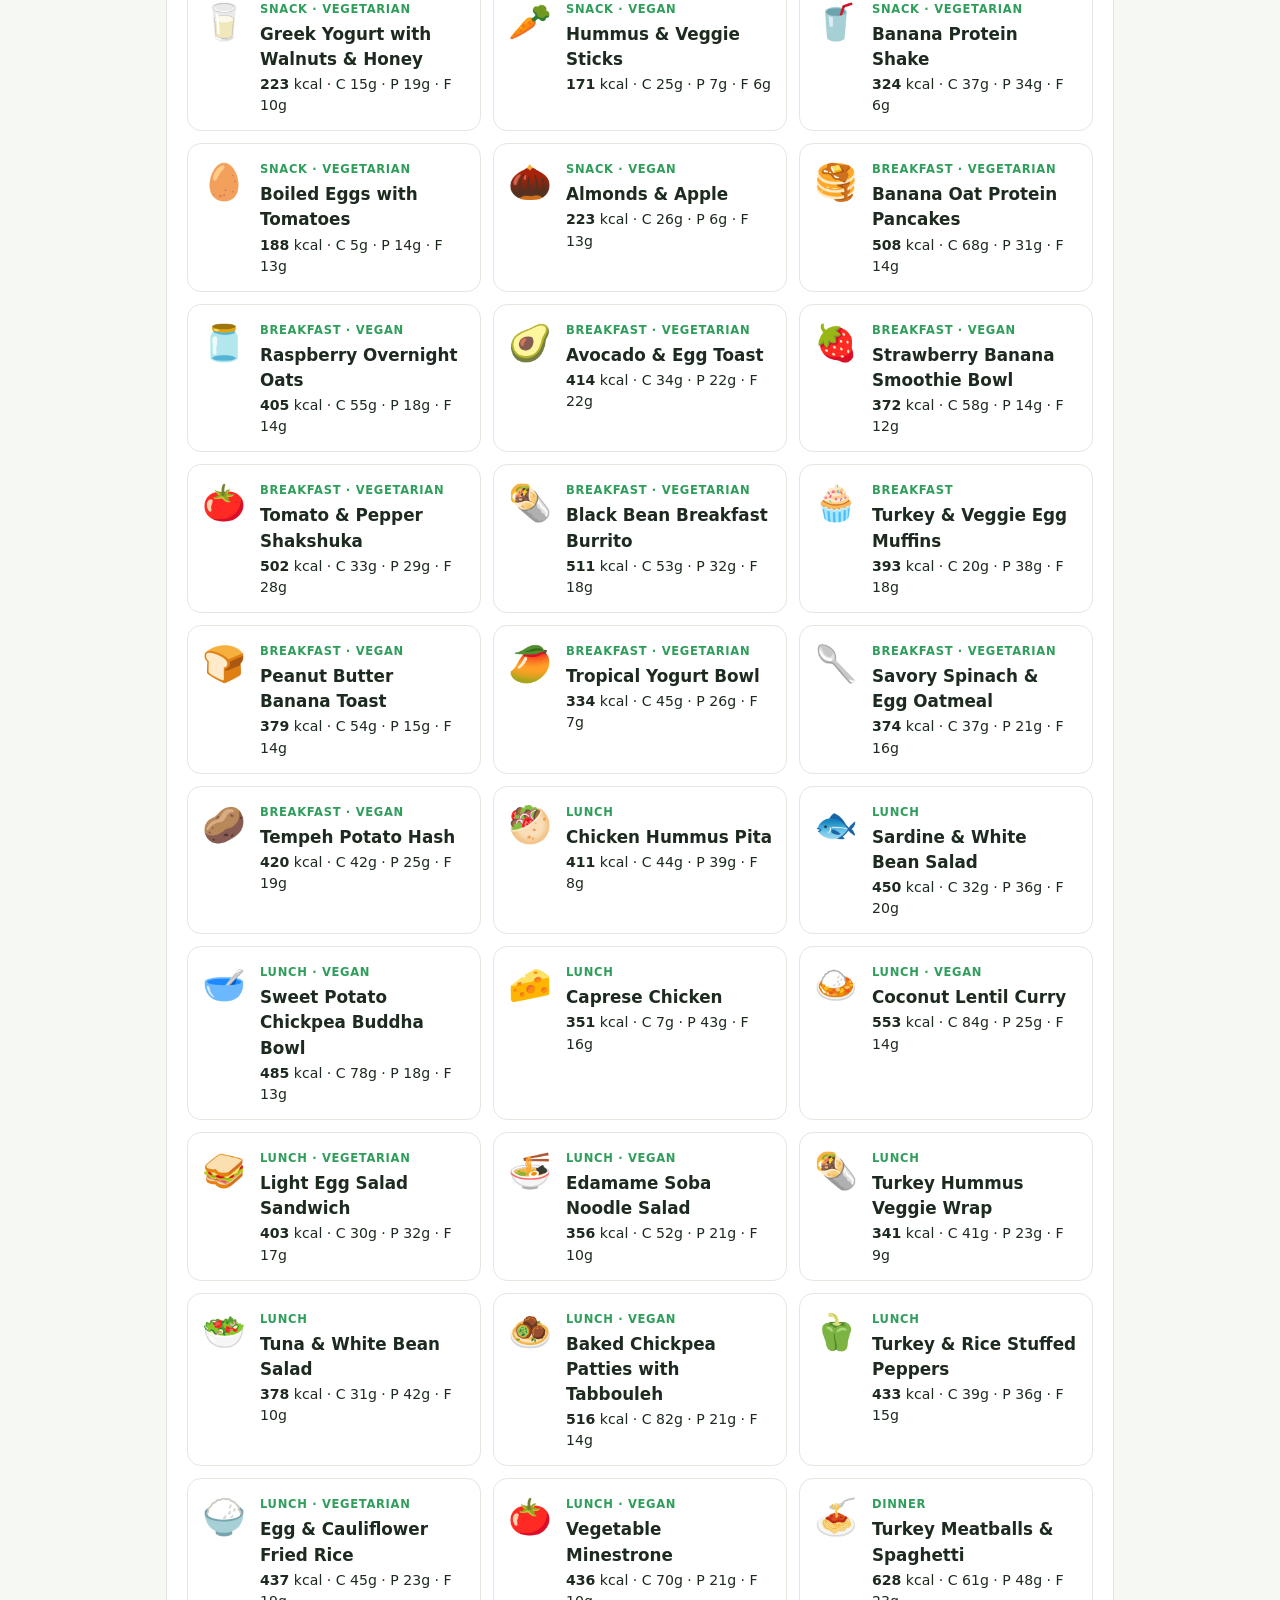
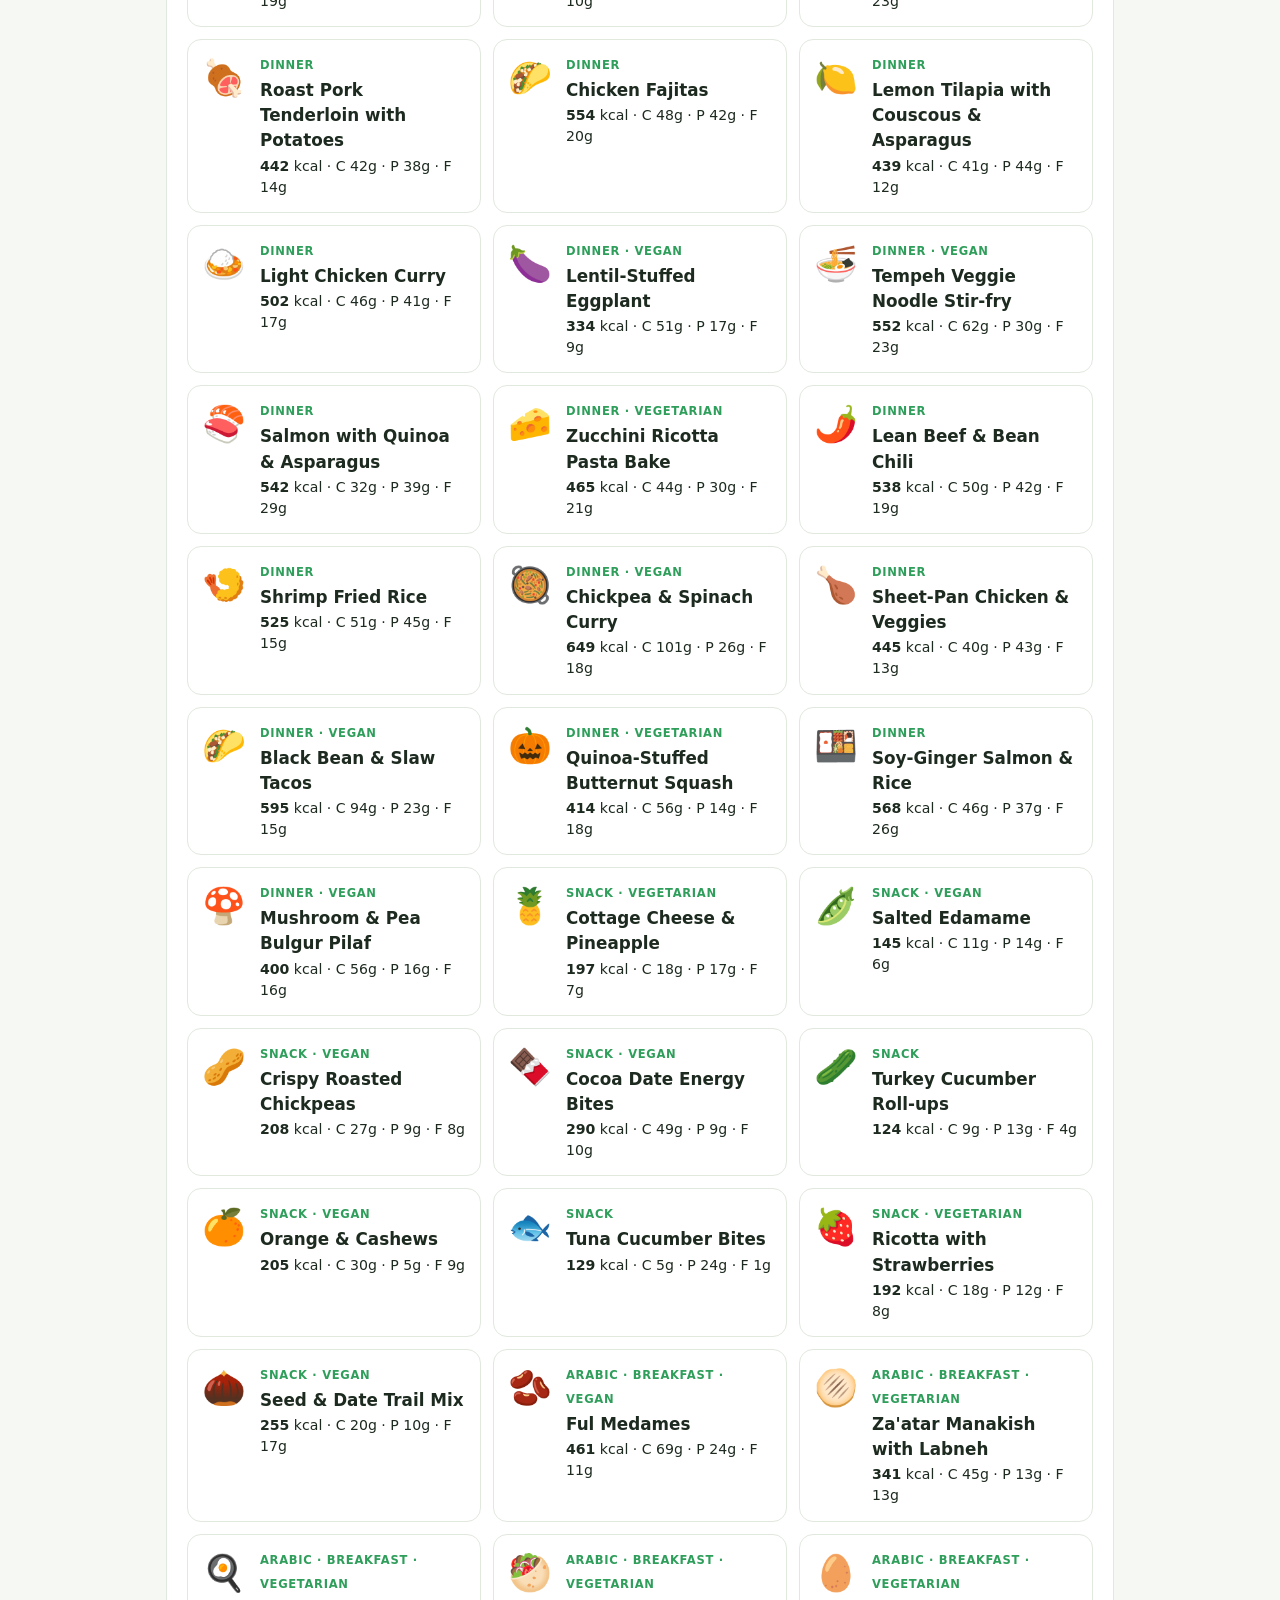
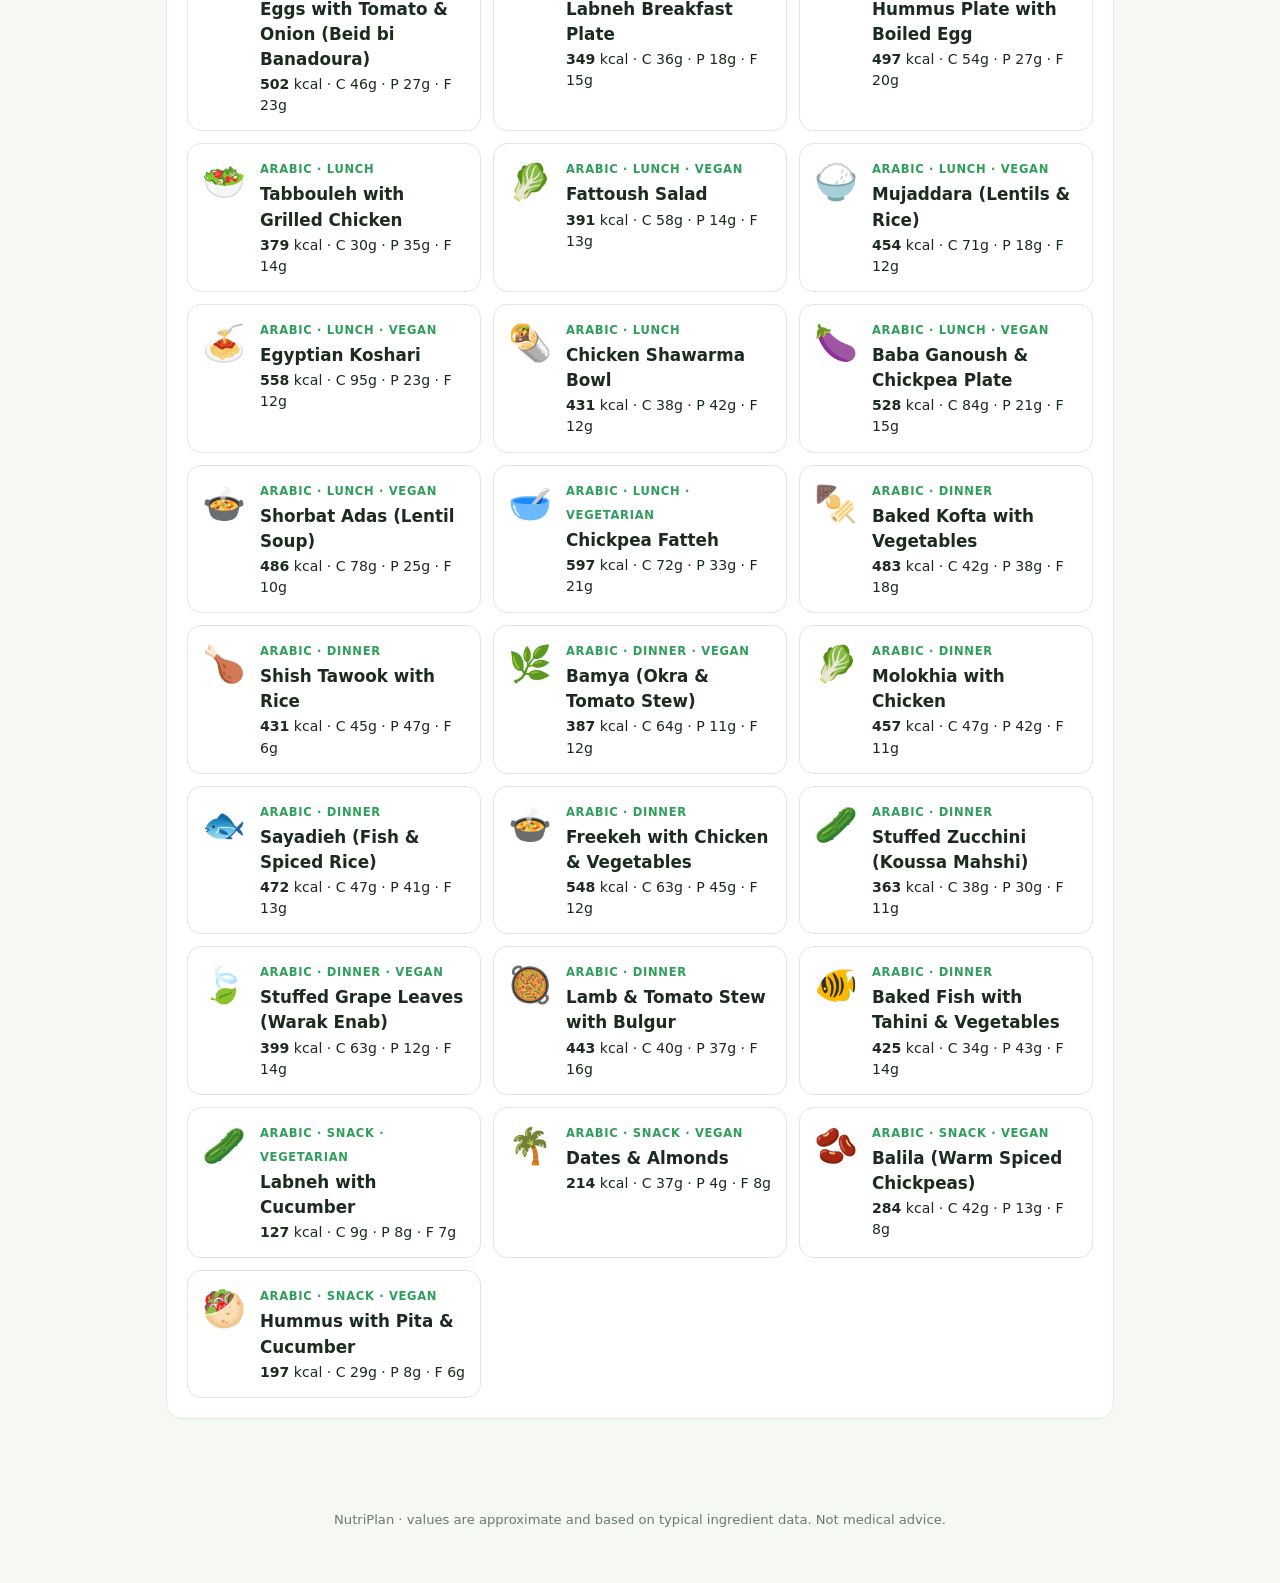
==== commit 44c2670c: "Add custom plan button to set your own calorie and macro goals Co-Authored-By: Claude Sonnet 5.5 <no" ====
--- a/index.html
+++ b/index.html
@@ -51,7 +51,8 @@
       <label>Snacks per day
         <select id="snacks"><option value="0">None</option><option value="1" selected>1</option><option value="2">2</option></select></label>
     </div>
-    <button class="primary" type="submit">Calculate &amp; build my plan</button>
+    <div class="btns"><button class="primary" type="submit">Calculate &amp; build my plan</button>
+      <button class="secondary" type="button" id="custom">✏️ Custom plan — set my own numbers</button></div>
   </form>
 </section>
 
@@ -75,12 +76,15 @@
 <section id="results" hidden>
   <div class="card">
     <h2>Your daily targets</h2>
+    <p class="muted">These are calculated for you. Change any number to set your own goals; the plan rebuilds to match.</p>
     <div class="targets">
       <div class="donut" id="donut"><div><b id="tkcal"></b><small>kcal / day</small></div></div>
       <div class="macros">
-        <div class="macro"><i class="dot c"></i><span>Carbs</span><b id="tcarb"></b></div>
-        <div class="macro"><i class="dot p"></i><span>Protein</span><b id="tprot"></b></div>
-        <div class="macro"><i class="dot f"></i><span>Fat</span><b id="tfat"></b></div>
+        <label class="macro"><i class="dot k"></i><span>Calories</span><input id="gk" type="number" min="800" max="6000" step="10"><small>kcal</small></label>
+        <label class="macro"><i class="dot c"></i><span>Carbs</span><input id="gc" type="number" min="0" max="900" step="5"><small>g</small></label>
+        <label class="macro"><i class="dot p"></i><span>Protein</span><input id="gp" type="number" min="0" max="500" step="5"><small>g</small></label>
+        <label class="macro"><i class="dot f"></i><span>Fat</span><input id="gf" type="number" min="0" max="300" step="1"><small>g</small></label>
+        <div class="goalbar"><span id="gsplit" class="muted"></span><button type="button" class="ghost" id="greset">Reset to calculated</button></div>
       </div>
     </div>
     <ul class="facts" id="facts"></ul>
--- a/style.css
+++ b/style.css
@@ -80,3 +80,12 @@
 .ings.edit{list-style:none;padding:0}.ings.edit li{display:flex;align-items:center;gap:8px;margin:8px 0;flex-wrap:wrap}
 .ings.edit .unit{color:var(--muted);width:1.6em}.ings.edit .iname{flex:1;min-width:140px}.ings.edit em{color:var(--muted);font-style:normal;font-size:.85em}
 .ings.edit li.miss .iname{color:var(--p)}.ings.edit li.have .iname::before{content:"✓ ";color:var(--brand)}
+
+.macro input{width:84px;text-align:right;font-size:1.05rem;font-weight:600}
+.macro small{color:var(--muted);width:2.2em}
+.dot.k{background:var(--brand)}
+.goalbar{display:flex;justify-content:space-between;align-items:center;gap:8px;flex-wrap:wrap}
+
+.btns{display:flex;gap:10px;flex-wrap:wrap}
+.secondary{background:transparent;border:2px solid var(--brand);color:var(--brand);padding:10px 20px;border-radius:12px;font-weight:600}
+.secondary:hover{background:var(--chip)}
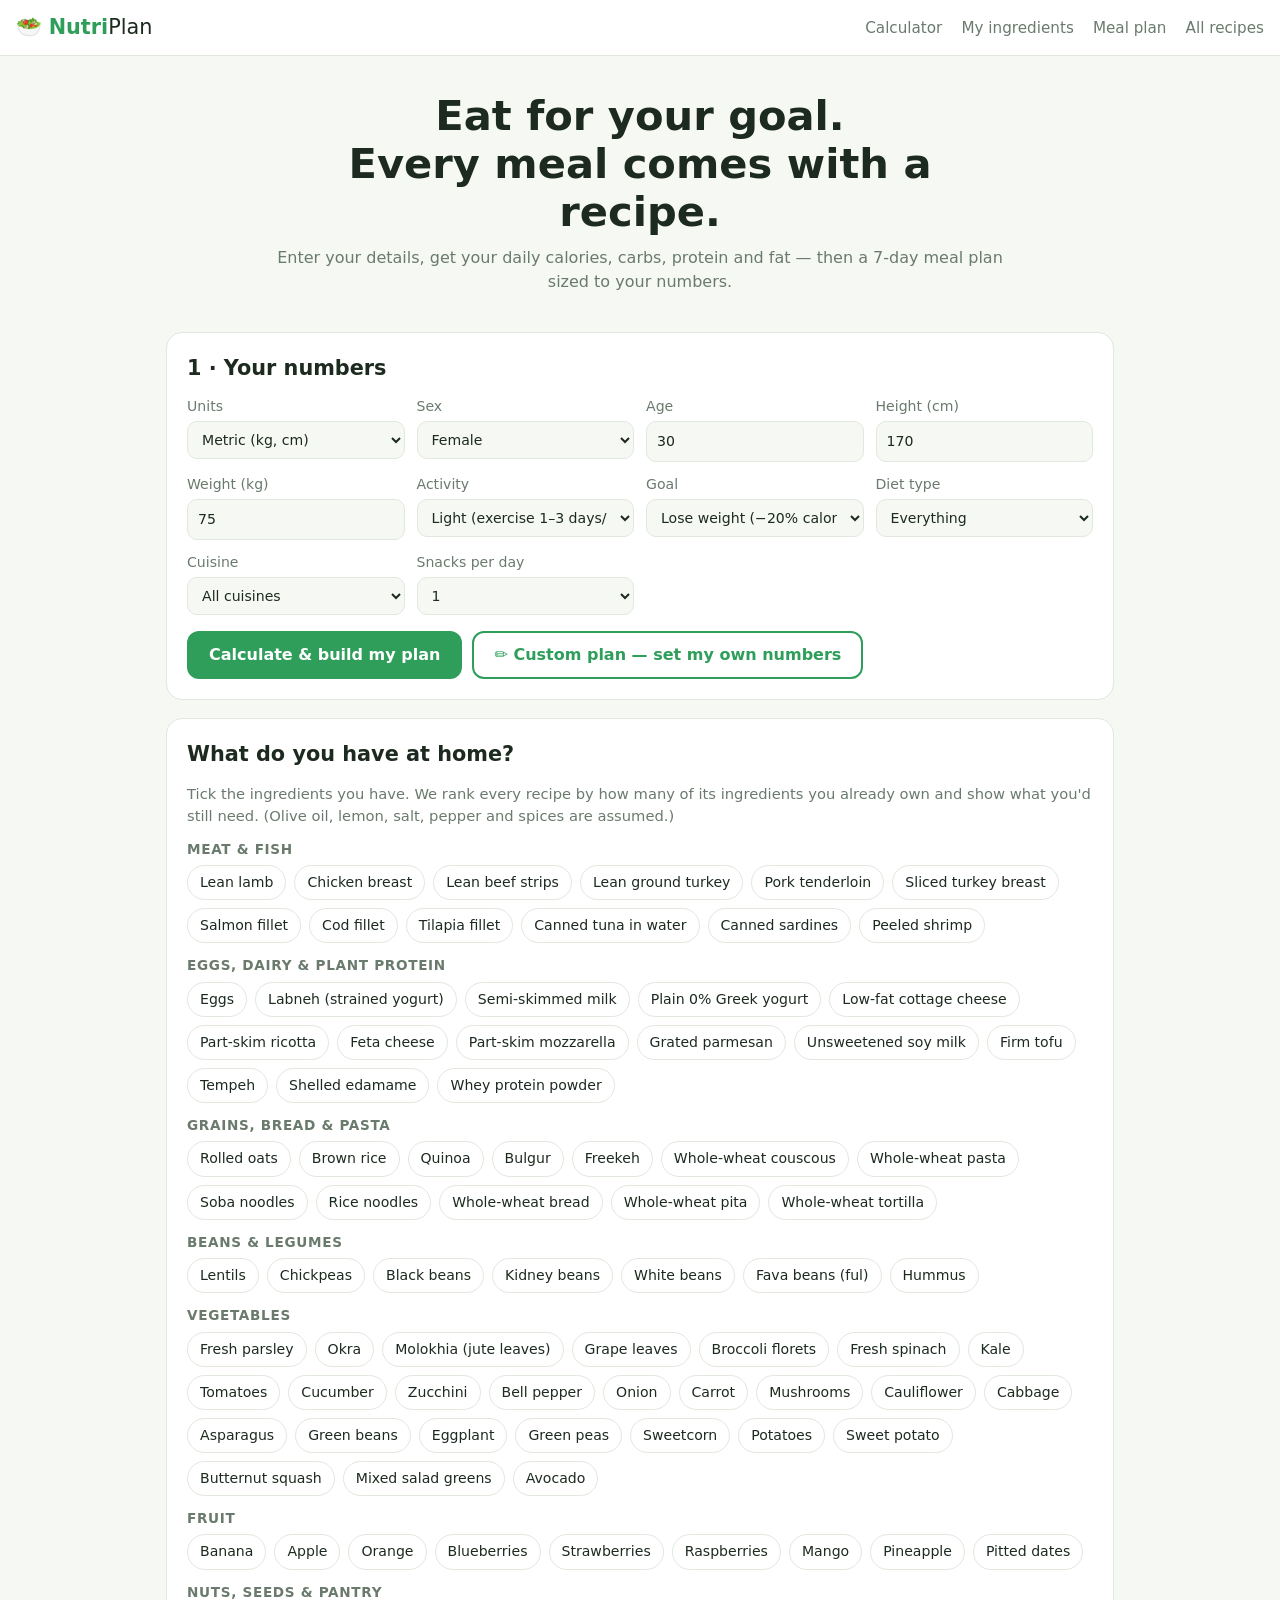
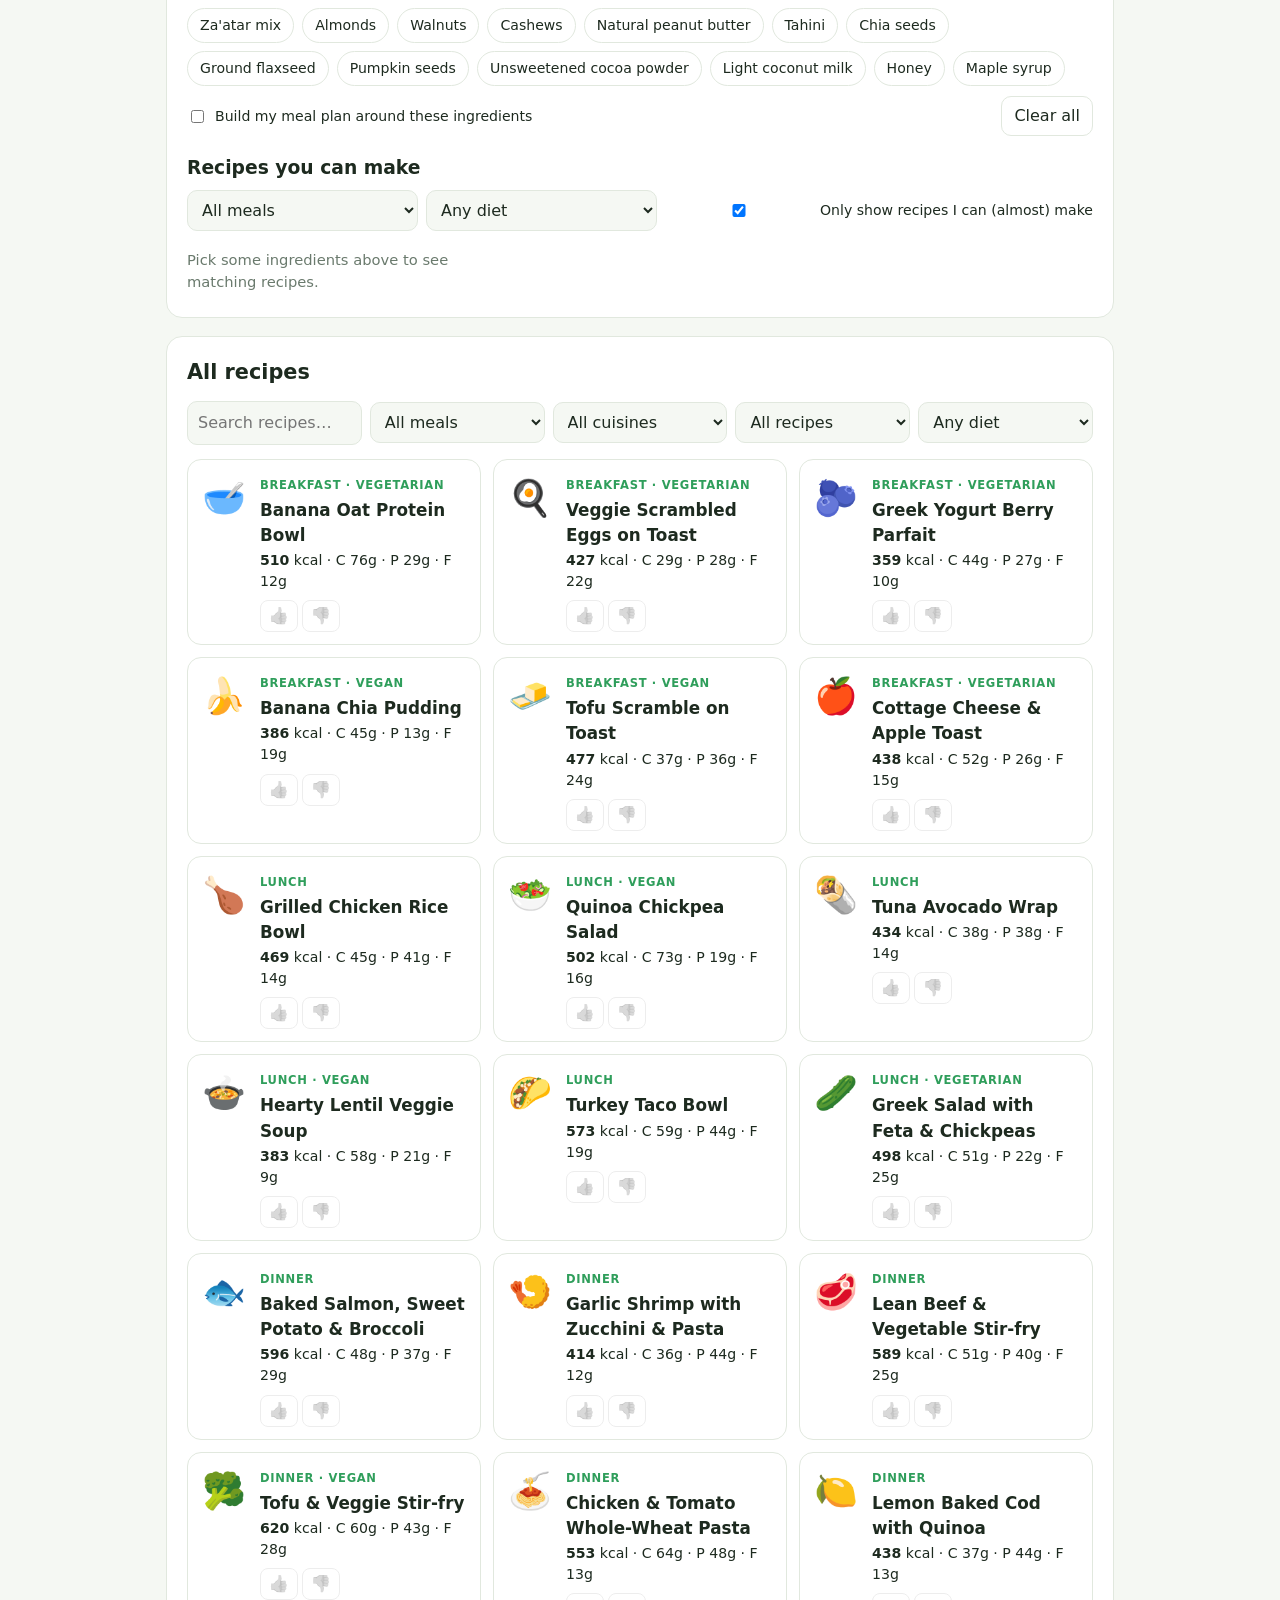
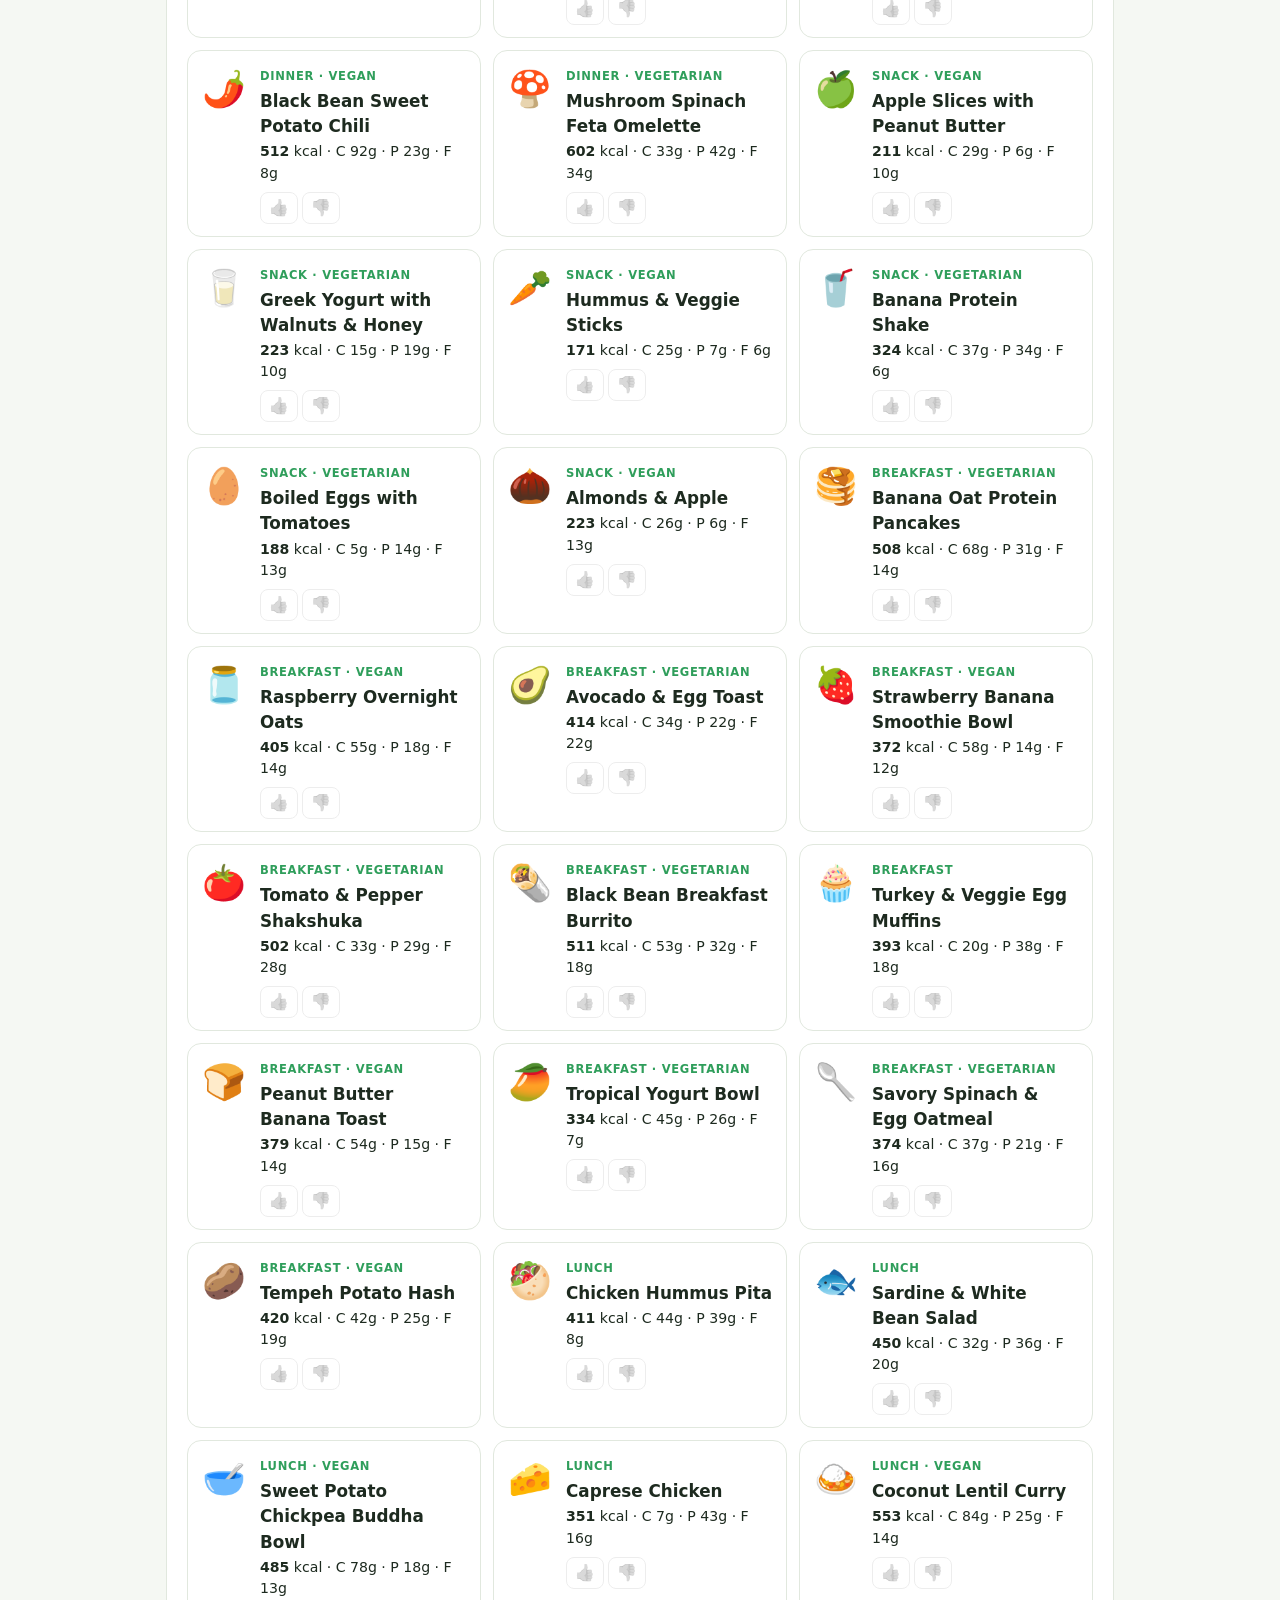
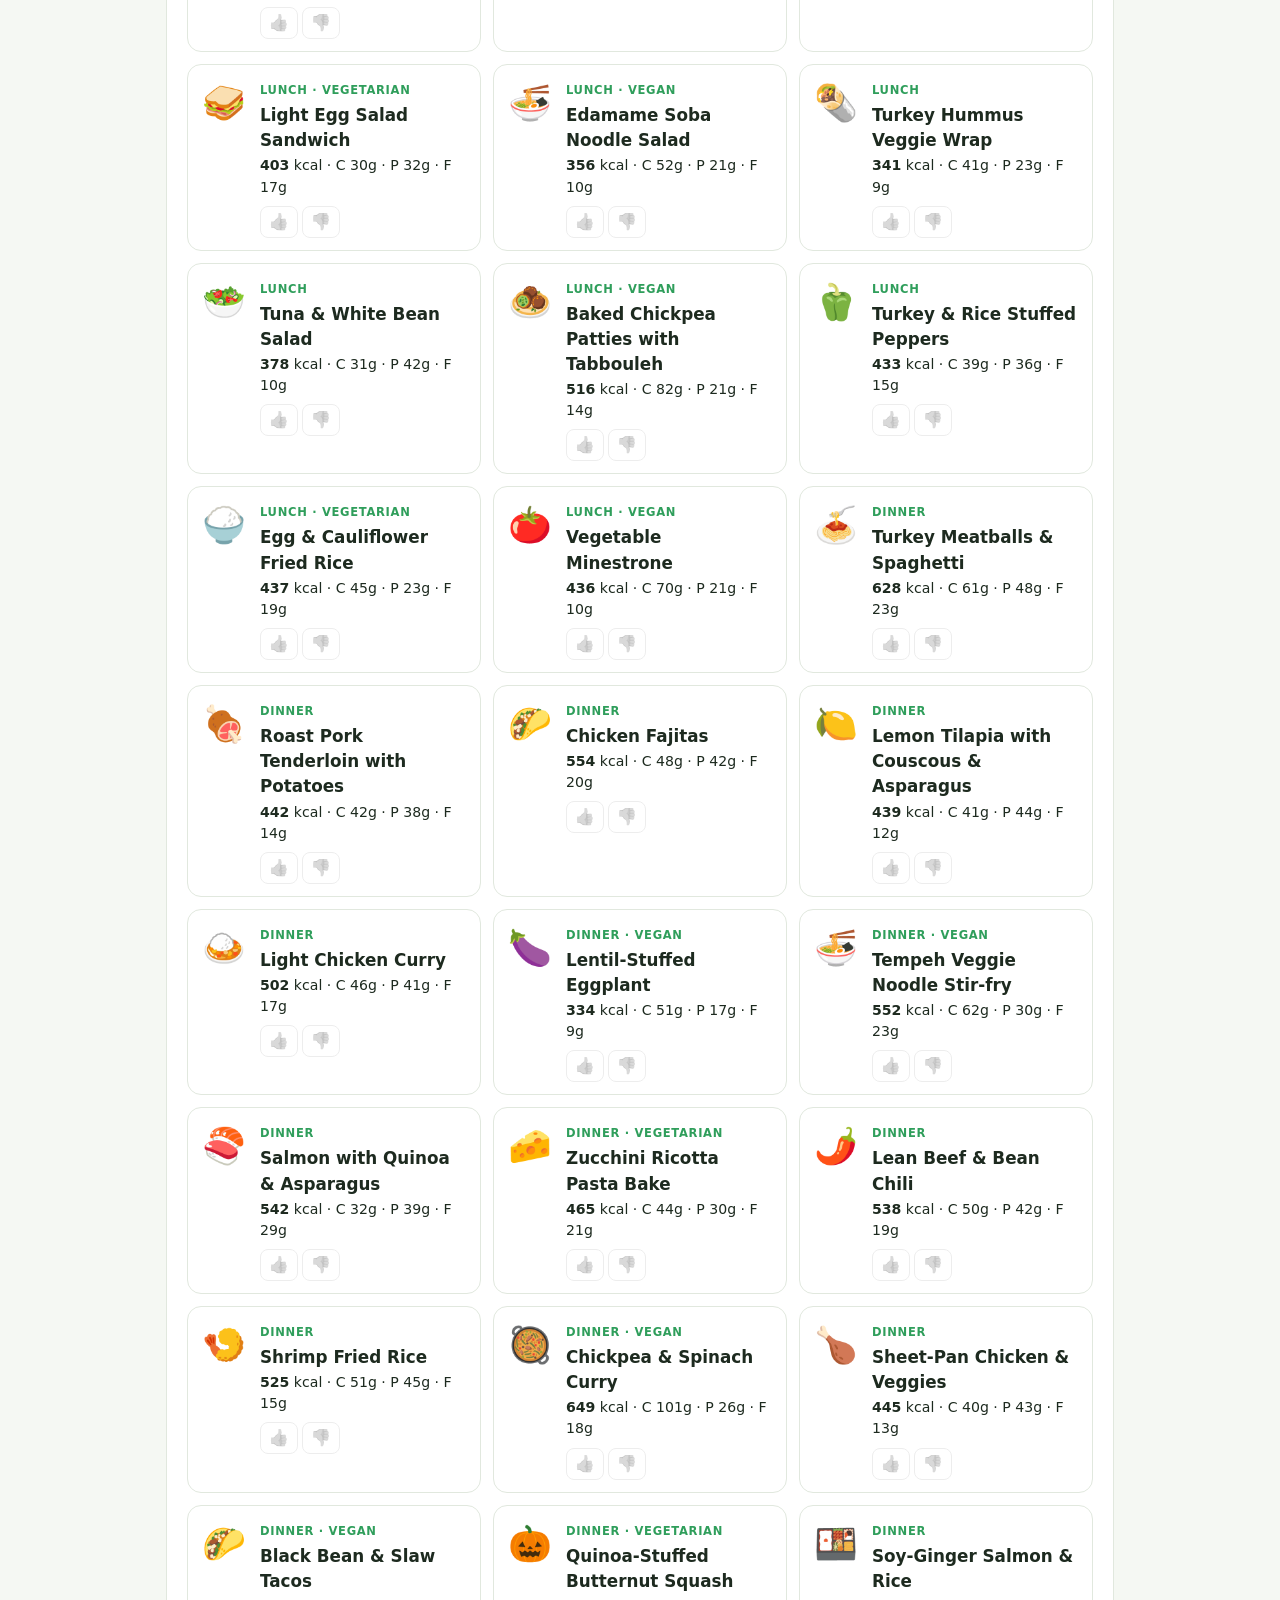
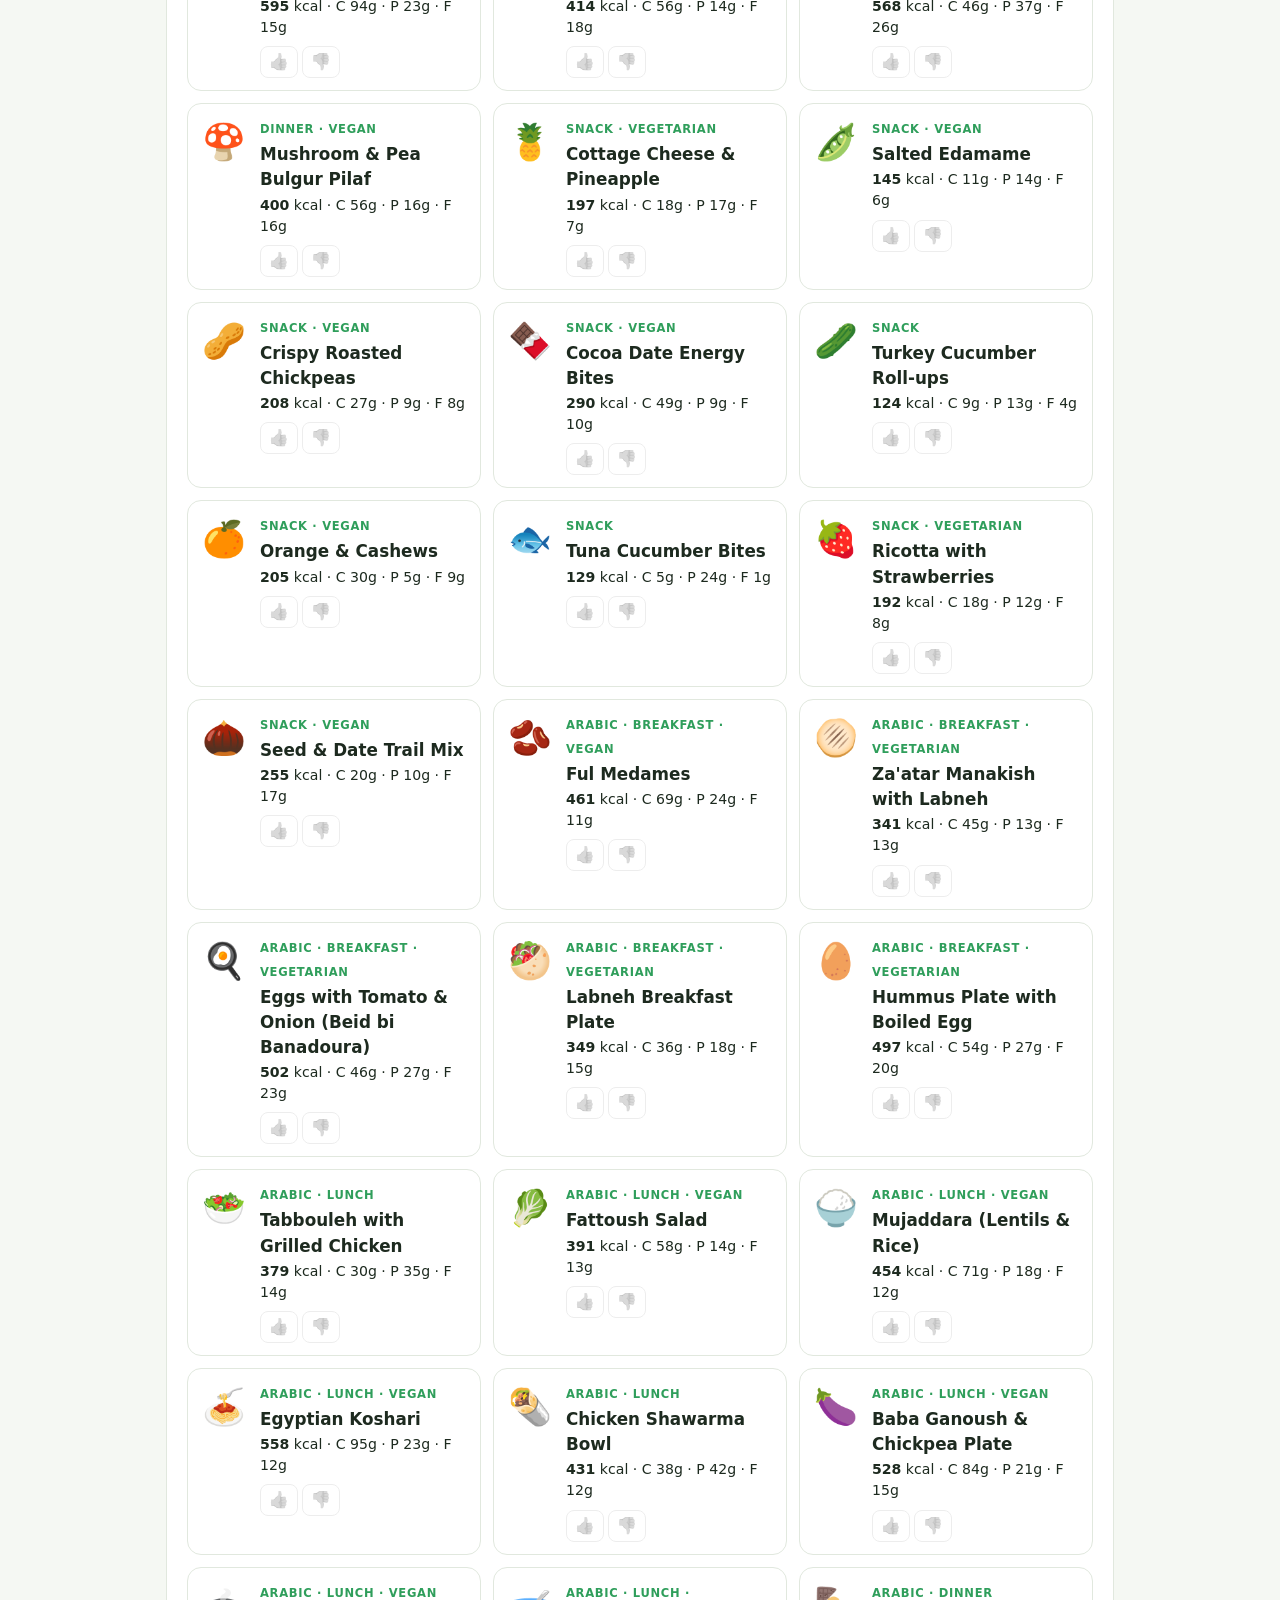
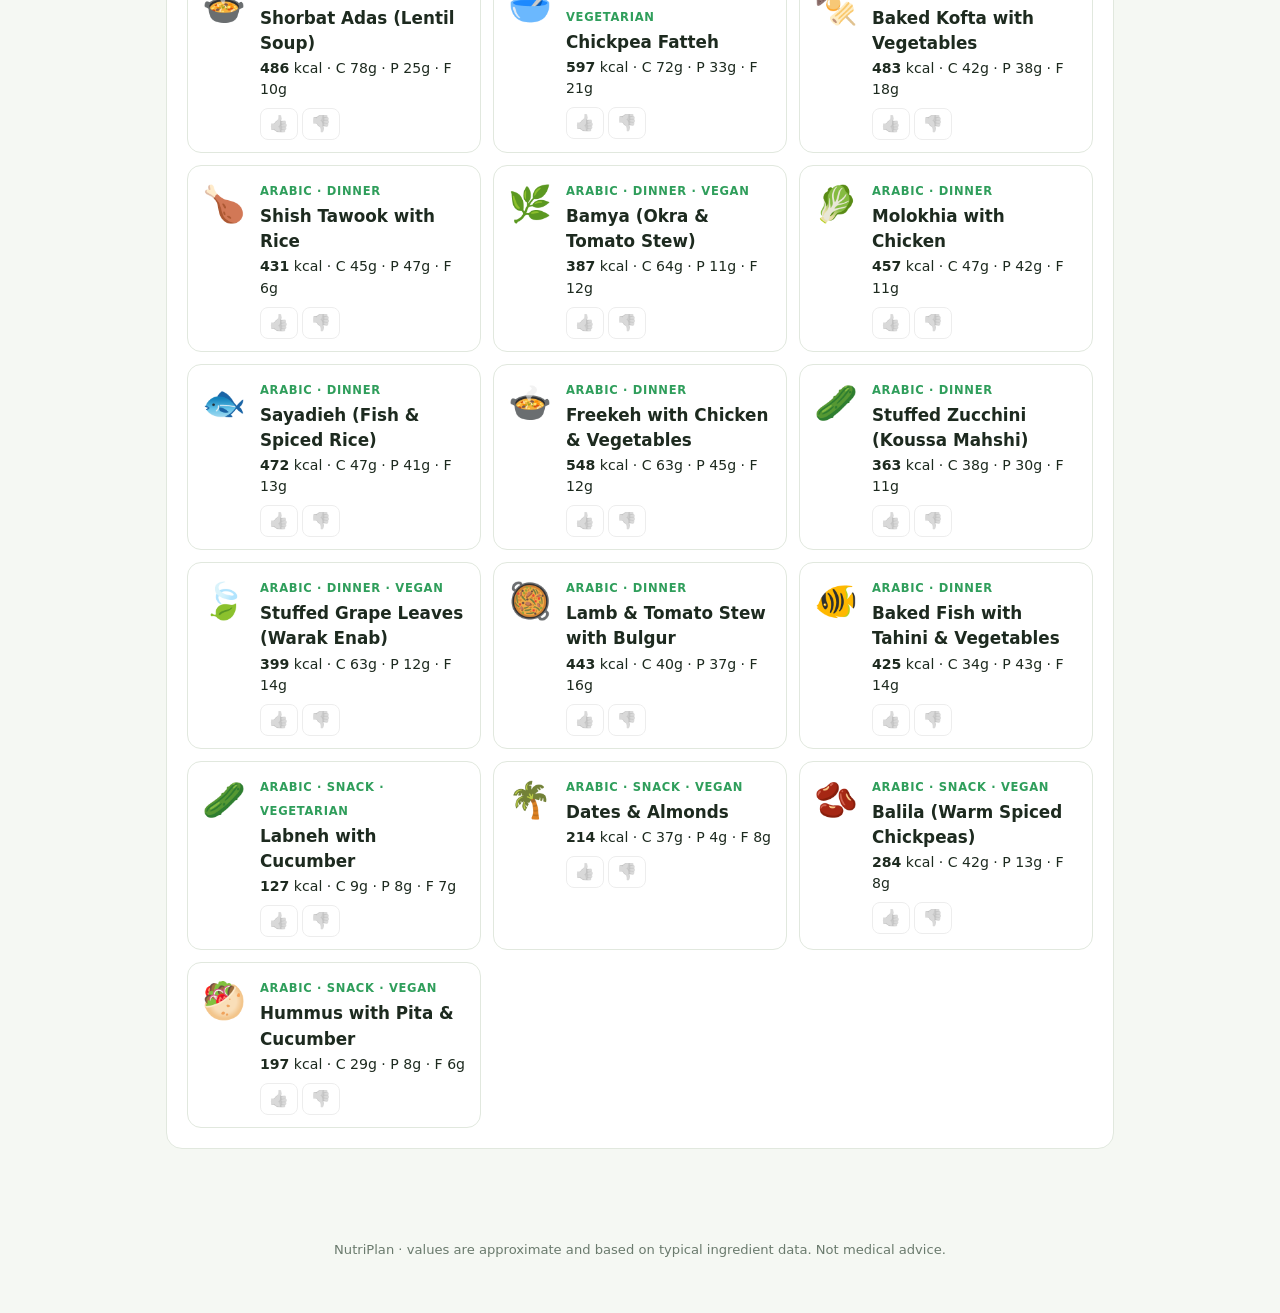
==== commit c75a795c: "Add like and dislike for recipes Co-Authored-By: Claude Sonnet 5.5 <noreply@anthropic.com> Claude-Se" ====
--- a/index.html
+++ b/index.html
@@ -108,6 +108,7 @@
     <input id="q" type="search" placeholder="Search recipes…">
     <select id="fmeal"><option value="">All meals</option><option>breakfast</option><option>lunch</option><option>dinner</option><option>snack</option></select>
     <select id="fcuisine"><option value="">All cuisines</option><option value="arabic">Arabic</option></select>
+    <select id="fpref"><option value="">All recipes</option><option value="liked">👍 Liked only</option><option value="hide">Hide 👎 disliked</option></select>
     <select id="fdiet"><option value="any">Any diet</option><option value="veg">Vegetarian</option><option value="vegan">Vegan</option></select>
   </div>
   <div id="rlist" class="rlist"></div>
--- a/style.css
+++ b/style.css
@@ -89,3 +89,12 @@
 .btns{display:flex;gap:10px;flex-wrap:wrap}
 .secondary{background:transparent;border:2px solid var(--brand);color:var(--brand);padding:10px 20px;border-radius:12px;font-weight:600}
 .secondary:hover{background:var(--chip)}
+
+.ghost.edit{border-color:var(--brand);color:var(--brand)}
+
+.prefs{display:inline-flex;gap:4px;margin-top:6px}
+.acts .prefs{margin:0;justify-content:center}
+.pref{border:1px solid var(--line);background:transparent;border-radius:8px;padding:3px 8px;font-size:1rem;filter:grayscale(1);opacity:.7}
+.pref:hover{opacity:1;filter:none}
+.pref.on{filter:none;opacity:1}.pref.up.on{border-color:var(--brand);background:var(--chip)}.pref.down.on{border-color:var(--p)}
+.rcard.disliked{opacity:.5}
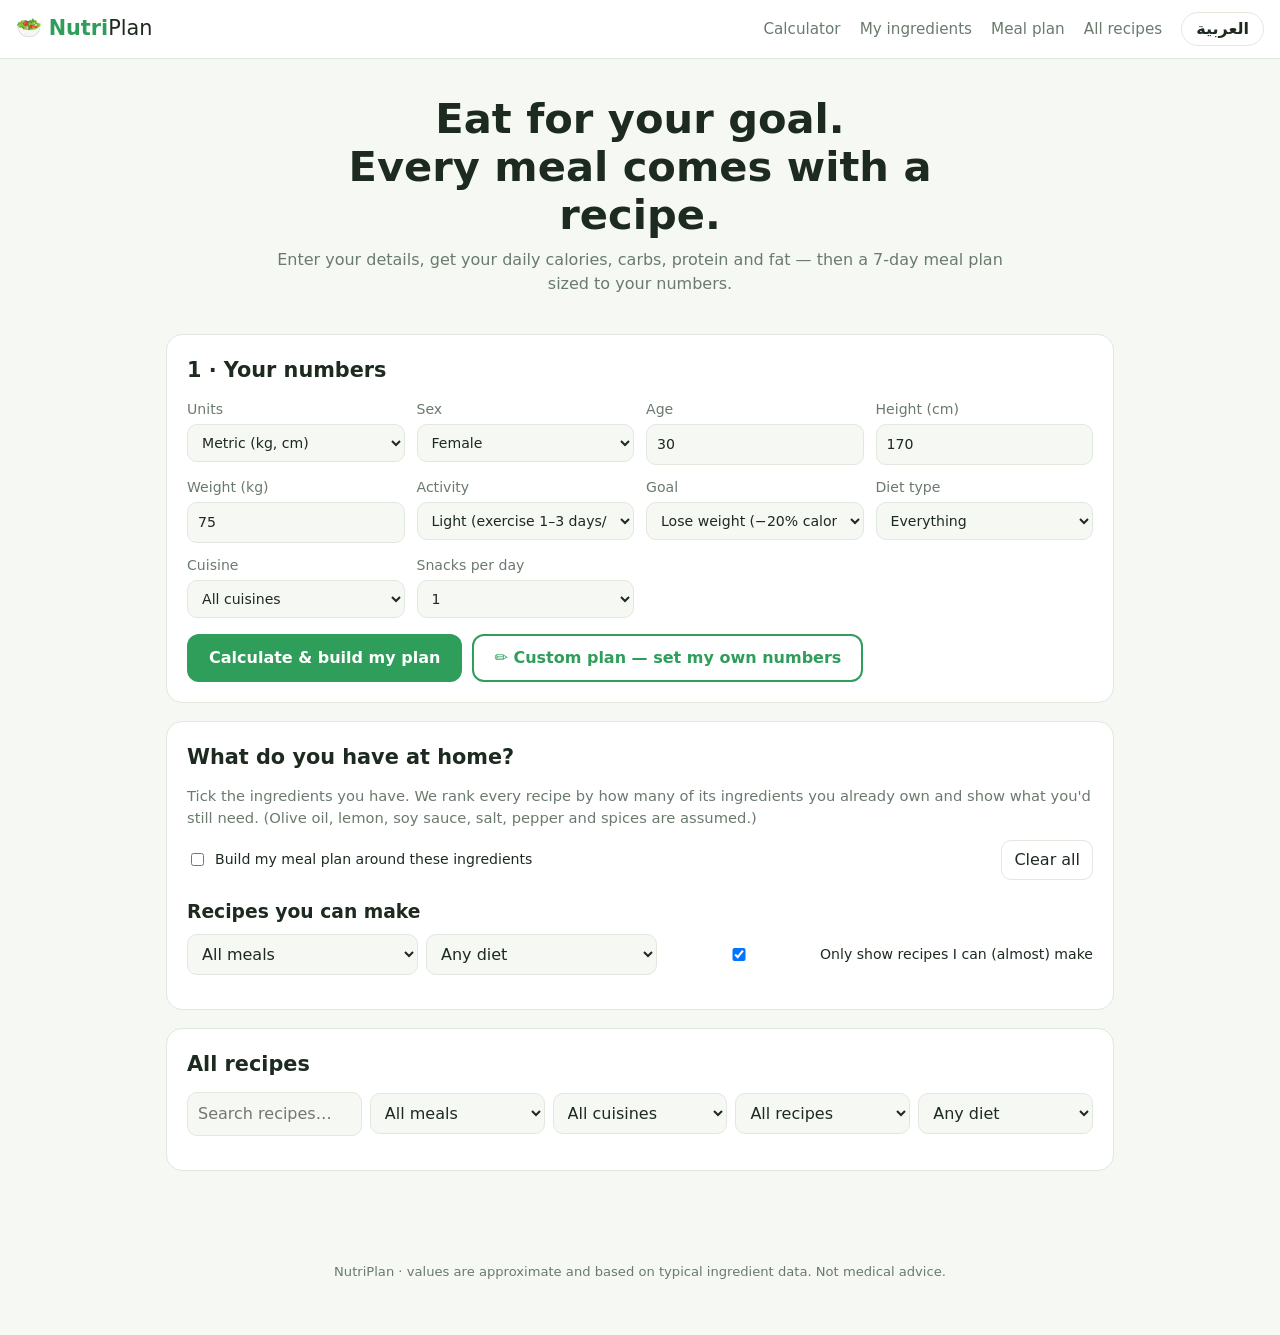
==== commit cd838b4f: "Add Arabic language with RTL layout and translated recipes, ingredients and UI Co-Authored-By: Claud" ====
--- a/index.html
+++ b/index.html
@@ -1,100 +1,102 @@
 <!doctype html>
-<html lang="en">
+<html lang="en" dir="ltr">
 <head>
 <meta charset="utf-8">
 <meta name="viewport" content="width=device-width,initial-scale=1">
 <title>NutriPlan – Diet meal planner with recipes</title>
 <meta name="description" content="Calculate your daily calories, carbs, protein and fat, then get a 7-day meal plan with a full recipe for every meal.">
+<link rel="stylesheet" href="https://fonts.googleapis.com/css2?family=Noto+Sans+Arabic:wght@400;600;700&display=swap">
 <link rel="stylesheet" href="style.css">
 </head>
 <body>
 <header class="top">
-  <a class="brand" href="#">🥗 <b>Nutri</b>Plan</a>
-  <nav><a href="#calc">Calculator</a> <a href="#pantry">My ingredients</a> <a href="#plan">Meal plan</a> <a href="#recipes">All recipes</a></nav>
+  <a class="brand" href="#" data-i18n-html="brand"></a>
+  <nav><a href="#calc" data-i18n="nav_calc"></a> <a href="#pantry" data-i18n="nav_pantry"></a> <a href="#plan" data-i18n="nav_plan"></a> <a href="#recipes" data-i18n="nav_recipes"></a>
+    <button type="button" id="lang" class="langbtn" data-i18n="lang_btn" lang="ar"></button></nav>
 </header>
 
 <section class="hero">
-  <h1>Eat for your goal.<br>Every meal comes with a recipe.</h1>
-  <p>Enter your details, get your daily calories, carbs, protein and fat — then a 7-day meal plan sized to your numbers.</p>
+  <h1 data-i18n-html="hero_h1"></h1>
+  <p data-i18n="hero_p"></p>
 </section>
 
 <main>
 <section id="calc" class="card">
-  <h2>1 · Your numbers</h2>
+  <h2 data-i18n="h_numbers"></h2>
   <form id="form" autocomplete="off">
     <div class="grid">
-      <label>Units
-        <select id="units"><option value="metric">Metric (kg, cm)</option><option value="imperial">Imperial (lb, in)</option></select></label>
-      <label>Sex
-        <select id="sex"><option value="f">Female</option><option value="m">Male</option></select></label>
-      <label>Age <input id="age" type="number" min="15" max="90" value="30" required></label>
-      <label><span id="hlabel">Height (cm)</span> <input id="height" type="number" step="0.1" value="170" required></label>
-      <label><span id="wlabel">Weight (kg)</span> <input id="weight" type="number" step="0.1" value="75" required></label>
-      <label>Activity
+      <label><span data-i18n="units"></span>
+        <select id="units"><option value="metric" data-i18n="metric"></option><option value="imperial" data-i18n="imperial"></option></select></label>
+      <label><span data-i18n="sex"></span>
+        <select id="sex"><option value="f" data-i18n="female"></option><option value="m" data-i18n="male"></option></select></label>
+      <label><span data-i18n="age"></span> <input id="age" type="number" min="15" max="90" value="30" required></label>
+      <label><span id="hlabel"></span> <input id="height" type="number" step="0.1" value="170" required></label>
+      <label><span id="wlabel"></span> <input id="weight" type="number" step="0.1" value="75" required></label>
+      <label><span data-i18n="activity"></span>
         <select id="activity">
-          <option value="1.2">Sedentary (desk job, little exercise)</option>
-          <option value="1.375" selected>Light (exercise 1–3 days/week)</option>
-          <option value="1.55">Moderate (3–5 days/week)</option>
-          <option value="1.725">Very active (6–7 days/week)</option>
-          <option value="1.9">Athlete / physical job</option>
+          <option value="1.2" data-i18n="act1"></option>
+          <option value="1.375" data-i18n="act2" selected></option>
+          <option value="1.55" data-i18n="act3"></option>
+          <option value="1.725" data-i18n="act4"></option>
+          <option value="1.9" data-i18n="act5"></option>
         </select></label>
-      <label>Goal
+      <label><span data-i18n="goal"></span>
         <select id="goal">
-          <option value="lose">Lose weight (−20% calories)</option>
-          <option value="maintain">Maintain weight</option>
-          <option value="gain">Build muscle (+10% calories)</option>
+          <option value="lose" data-i18n="goal_lose"></option>
+          <option value="maintain" data-i18n="goal_maintain"></option>
+          <option value="gain" data-i18n="goal_gain"></option>
         </select></label>
-      <label>Diet type
-        <select id="diet"><option value="any">Everything</option><option value="veg">Vegetarian</option><option value="vegan">Vegan</option></select></label>
-      <label>Cuisine
-        <select id="cuisine"><option value="any">All cuisines</option><option value="arabic">Arabic only</option></select></label>
-      <label>Snacks per day
-        <select id="snacks"><option value="0">None</option><option value="1" selected>1</option><option value="2">2</option></select></label>
+      <label><span data-i18n="diet"></span>
+        <select id="diet"><option value="any" data-i18n="diet_any"></option><option value="veg" data-i18n="diet_veg"></option><option value="vegan" data-i18n="diet_vegan"></option></select></label>
+      <label><span data-i18n="cuisine"></span>
+        <select id="cuisine"><option value="any" data-i18n="cuisine_any"></option><option value="arabic" data-i18n="cuisine_arabic_only"></option></select></label>
+      <label><span data-i18n="snacks"></span>
+        <select id="snacks"><option value="0" data-i18n="snacks_none"></option><option value="1" selected>1</option><option value="2">2</option></select></label>
     </div>
-    <div class="btns"><button class="primary" type="submit">Calculate &amp; build my plan</button>
-      <button class="secondary" type="button" id="custom">✏️ Custom plan — set my own numbers</button></div>
+    <div class="btns"><button class="primary" type="submit" data-i18n="btn_calc"></button>
+      <button class="secondary" type="button" id="custom" data-i18n="btn_custom"></button></div>
   </form>
 </section>
 
 <section id="pantry" class="card">
-  <h2>What do you have at home?</h2>
-  <p class="muted">Tick the ingredients you have. We rank every recipe by how many of its ingredients you already own and show what you'd still need. (Olive oil, lemon, salt, pepper and spices are assumed.)</p>
+  <h2 data-i18n="pantry_h"></h2>
+  <p class="muted" data-i18n="pantry_p"></p>
   <div id="pantrygroups"></div>
   <div class="rowhead">
-    <label class="check"><input type="checkbox" id="usepantry"> Build my meal plan around these ingredients</label>
-    <button type="button" id="clearpantry" class="ghost">Clear all</button>
+    <label class="check"><input type="checkbox" id="usepantry"> <span data-i18n="use_pantry"></span></label>
+    <button type="button" id="clearpantry" class="ghost" data-i18n="clear_all"></button>
   </div>
-  <h3>Recipes you can make <span id="pcount" class="muted"></span></h3>
+  <h3><span data-i18n="pantry_recipes"></span> <span id="pcount" class="muted"></span></h3>
   <div class="filters">
-    <select id="pmeal"><option value="">All meals</option><option>breakfast</option><option>lunch</option><option>dinner</option><option>snack</option></select>
-    <select id="pdiet"><option value="any">Any diet</option><option value="veg">Vegetarian</option><option value="vegan">Vegan</option></select>
-    <label class="check"><input type="checkbox" id="pall" checked> Only show recipes I can (almost) make</label>
+    <select id="pmeal"><option value="" data-i18n="all_meals"></option><option value="breakfast" data-i18n="breakfast"></option><option value="lunch" data-i18n="lunch"></option><option value="dinner" data-i18n="dinner"></option><option value="snack" data-i18n="snack"></option></select>
+    <select id="pdiet"><option value="any" data-i18n="any_diet"></option><option value="veg" data-i18n="diet_veg"></option><option value="vegan" data-i18n="diet_vegan"></option></select>
+    <label class="check"><input type="checkbox" id="pall" checked> <span data-i18n="only_ok"></span></label>
   </div>
   <div id="plist" class="rlist"></div>
 </section>
 
 <section id="results" hidden>
   <div class="card">
-    <h2>Your daily targets</h2>
-    <p class="muted">These are calculated for you. Change any number to set your own goals; the plan rebuilds to match.</p>
+    <h2 data-i18n="targets_h"></h2>
+    <p class="muted" data-i18n="targets_p"></p>
     <div class="targets">
-      <div class="donut" id="donut"><div><b id="tkcal"></b><small>kcal / day</small></div></div>
+      <div class="donut" id="donut"><div><b id="tkcal"></b><small id="tkunit"></small></div></div>
       <div class="macros">
-        <label class="macro"><i class="dot k"></i><span>Calories</span><input id="gk" type="number" min="800" max="6000" step="10"><small>kcal</small></label>
-        <label class="macro"><i class="dot c"></i><span>Carbs</span><input id="gc" type="number" min="0" max="900" step="5"><small>g</small></label>
-        <label class="macro"><i class="dot p"></i><span>Protein</span><input id="gp" type="number" min="0" max="500" step="5"><small>g</small></label>
-        <label class="macro"><i class="dot f"></i><span>Fat</span><input id="gf" type="number" min="0" max="300" step="1"><small>g</small></label>
-        <div class="goalbar"><span id="gsplit" class="muted"></span><button type="button" class="ghost" id="greset">Reset to calculated</button></div>
+        <label class="macro"><i class="dot k"></i><span data-i18n="calories"></span><input id="gk" type="number" min="800" max="6000" step="10"><small data-i18n="kcal"></small></label>
+        <label class="macro"><i class="dot c"></i><span data-i18n="carbs"></span><input id="gc" type="number" min="0" max="900" step="5"><small data-i18n="g"></small></label>
+        <label class="macro"><i class="dot p"></i><span data-i18n="protein"></span><input id="gp" type="number" min="0" max="500" step="5"><small data-i18n="g"></small></label>
+        <label class="macro"><i class="dot f"></i><span data-i18n="fat"></span><input id="gf" type="number" min="0" max="300" step="1"><small data-i18n="g"></small></label>
+        <div class="goalbar"><span id="gsplit" class="muted"></span><button type="button" class="ghost" id="greset" data-i18n="reset_goals"></button></div>
       </div>
     </div>
     <ul class="facts" id="facts"></ul>
-    <p class="note">Estimates use the Mifflin–St Jeor equation. Protein is set per kg of body weight, fat is ~25% of calories, and carbs fill the rest. This is general information, not medical advice — check with a doctor or dietitian before starting a diet, especially if you have a medical condition.</p>
+    <p class="note" data-i18n="disclaimer"></p>
   </div>
 
   <div class="card" id="plan">
     <div class="rowhead">
-      <h2>2 · Your meal plan</h2>
-      <button id="shuffle" class="ghost">🔄 New plan</button>
+      <h2 data-i18n="plan_h"></h2>
+      <button id="shuffle" class="ghost" data-i18n="new_plan"></button>
     </div>
     <div class="tabs" id="days"></div>
     <div id="daytotals" class="daytotals"></div>
@@ -103,19 +105,19 @@
 </section>
 
 <section id="recipes" class="card">
-  <h2>All recipes</h2>
+  <h2 data-i18n="recipes_h"></h2>
   <div class="filters">
-    <input id="q" type="search" placeholder="Search recipes…">
-    <select id="fmeal"><option value="">All meals</option><option>breakfast</option><option>lunch</option><option>dinner</option><option>snack</option></select>
-    <select id="fcuisine"><option value="">All cuisines</option><option value="arabic">Arabic</option></select>
-    <select id="fpref"><option value="">All recipes</option><option value="liked">👍 Liked only</option><option value="hide">Hide 👎 disliked</option></select>
-    <select id="fdiet"><option value="any">Any diet</option><option value="veg">Vegetarian</option><option value="vegan">Vegan</option></select>
+    <input id="q" type="search" data-i18n-ph="search_ph">
+    <select id="fmeal"><option value="" data-i18n="all_meals"></option><option value="breakfast" data-i18n="breakfast"></option><option value="lunch" data-i18n="lunch"></option><option value="dinner" data-i18n="dinner"></option><option value="snack" data-i18n="snack"></option></select>
+    <select id="fcuisine"><option value="" data-i18n="all_cuisines"></option><option value="arabic" data-i18n="arabic"></option></select>
+    <select id="fpref"><option value="" data-i18n="pref_all"></option><option value="liked" data-i18n="pref_liked"></option><option value="hide" data-i18n="pref_hide"></option></select>
+    <select id="fdiet"><option value="any" data-i18n="any_diet"></option><option value="veg" data-i18n="diet_veg"></option><option value="vegan" data-i18n="diet_vegan"></option></select>
   </div>
   <div id="rlist" class="rlist"></div>
 </section>
 </main>
 
-<footer><p>NutriPlan · values are approximate and based on typical ingredient data. Not medical advice.</p></footer>
+<footer><p data-i18n="footer"></p></footer>
 
 <div id="modal" class="modal" hidden>
   <div class="sheet" role="dialog" aria-modal="true" aria-labelledby="mtitle">
@@ -127,6 +129,8 @@
 <script src="data.js"></script>
 <script src="data2.js"></script>
 <script src="data3.js"></script>
+<script src="ar.js"></script>
+<script src="i18n.js"></script>
 <script src="app.js"></script>
 </body>
 </html>
--- a/style.css
+++ b/style.css
@@ -6,7 +6,7 @@
 a{color:inherit}
 .top{display:flex;justify-content:space-between;align-items:center;padding:12px 16px;background:var(--card);border-bottom:1px solid var(--line);position:sticky;top:0;z-index:5;flex-wrap:wrap;gap:8px}
 .brand{text-decoration:none;font-size:1.3rem}.brand b{color:var(--brand)}
-nav a{margin-left:14px;text-decoration:none;color:var(--muted);font-size:.95rem}nav a:hover{color:var(--brand)}
+nav a{margin-inline-start:14px;text-decoration:none;color:var(--muted);font-size:.95rem}nav a:hover{color:var(--brand)}
 .hero{padding:36px 16px 20px;text-align:center;max-width:760px;margin:0 auto}
 .hero h1{font-size:clamp(1.7rem,5vw,2.6rem);line-height:1.15;margin:0 0 10px}
 .hero p{color:var(--muted);margin:0}
@@ -61,11 +61,11 @@
 .modal{position:fixed;inset:0;background:rgba(0,0,0,.5);display:flex;align-items:center;justify-content:center;padding:16px;z-index:20}
 .modal[hidden]{display:none}
 .sheet{background:var(--card);border-radius:18px;max-width:560px;width:100%;max-height:90vh;overflow:auto;padding:22px;position:relative}
-.close{position:absolute;top:10px;right:12px;border:0;background:transparent;color:var(--muted);font-size:1.8rem;line-height:1}
-.mhead{display:flex;gap:14px;align-items:center}.mhead h2{margin:0}.big{font-size:3rem}
+.close{position:absolute;top:10px;inset-inline-end:12px;border:0;background:transparent;color:var(--muted);font-size:1.8rem;line-height:1}
+.mhead{display:flex;gap:14px;align-items:center}.mhead h2{margin:0}.mhead .big{font-size:3rem}
 .mmac{display:grid;grid-template-columns:repeat(4,1fr);gap:8px;margin:16px 0;text-align:center;font-size:.8rem;color:var(--muted)}
 .mmac div{background:var(--chip);border-radius:10px;padding:8px 4px}.mmac b{display:block;font-size:1.05rem;color:var(--ink)}
-.ings,.steps{padding-left:22px}.ings li,.steps li{margin:6px 0}
+.ings,.steps{padding-inline-start:22px}.ings li,.steps li{margin:6px 0}
 .ings li.have::marker{content:"✓ ";color:var(--brand)}.ings li.miss{color:var(--p)}.ings li.miss::marker{content:"✗ "}
 footer{text-align:center;color:var(--muted);font-size:.82rem;padding:20px 16px 40px}
 @media(max-width:520px){.meal{flex-wrap:wrap}.acts{flex-direction:row;width:100%}.targets{justify-content:center}}
@@ -81,7 +81,7 @@
 .ings.edit .unit{color:var(--muted);width:1.6em}.ings.edit .iname{flex:1;min-width:140px}.ings.edit em{color:var(--muted);font-style:normal;font-size:.85em}
 .ings.edit li.miss .iname{color:var(--p)}.ings.edit li.have .iname::before{content:"✓ ";color:var(--brand)}
 
-.macro input{width:84px;text-align:right;font-size:1.05rem;font-weight:600}
+.macro input{width:84px;text-align:end;font-size:1.05rem;font-weight:600}
 .macro small{color:var(--muted);width:2.2em}
 .dot.k{background:var(--brand)}
 .goalbar{display:flex;justify-content:space-between;align-items:center;gap:8px;flex-wrap:wrap}
@@ -98,3 +98,10 @@
 .pref:hover{opacity:1;filter:none}
 .pref.on{filter:none;opacity:1}.pref.up.on{border-color:var(--brand);background:var(--chip)}.pref.down.on{border-color:var(--p)}
 .rcard.disliked{opacity:.5}
+
+input[type=number]{direction:ltr}
+.langbtn{margin-inline-start:14px;border:1px solid var(--line);background:transparent;color:var(--ink);border-radius:999px;padding:4px 14px;font-weight:600}
+.langbtn:hover{border-color:var(--brand);color:var(--brand)}
+:root[lang="ar"] body{font-family:"Noto Sans Arabic",Tahoma,"Segoe UI",system-ui,sans-serif}
+:root[lang="ar"] .tag,:root[lang="ar"] h4{letter-spacing:0;text-transform:none}
+.ings.edit .unit{width:2.6em}
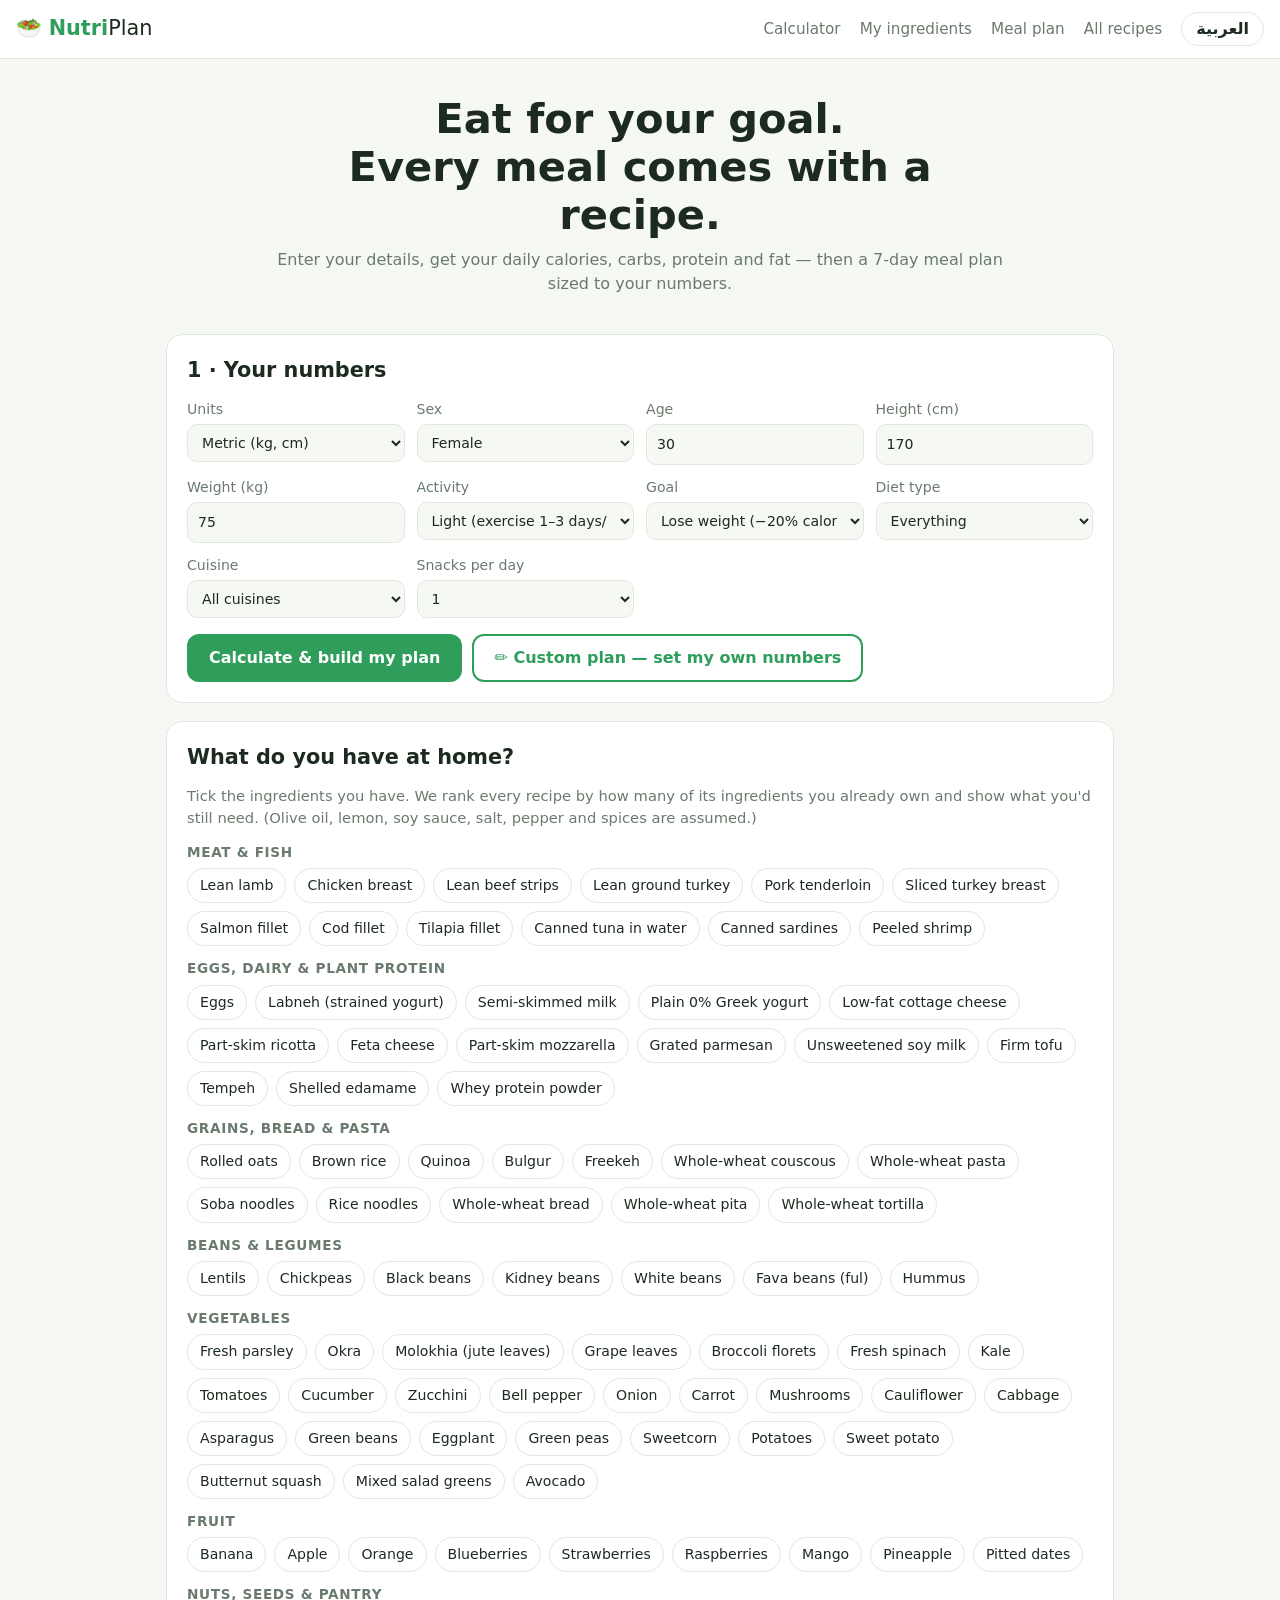
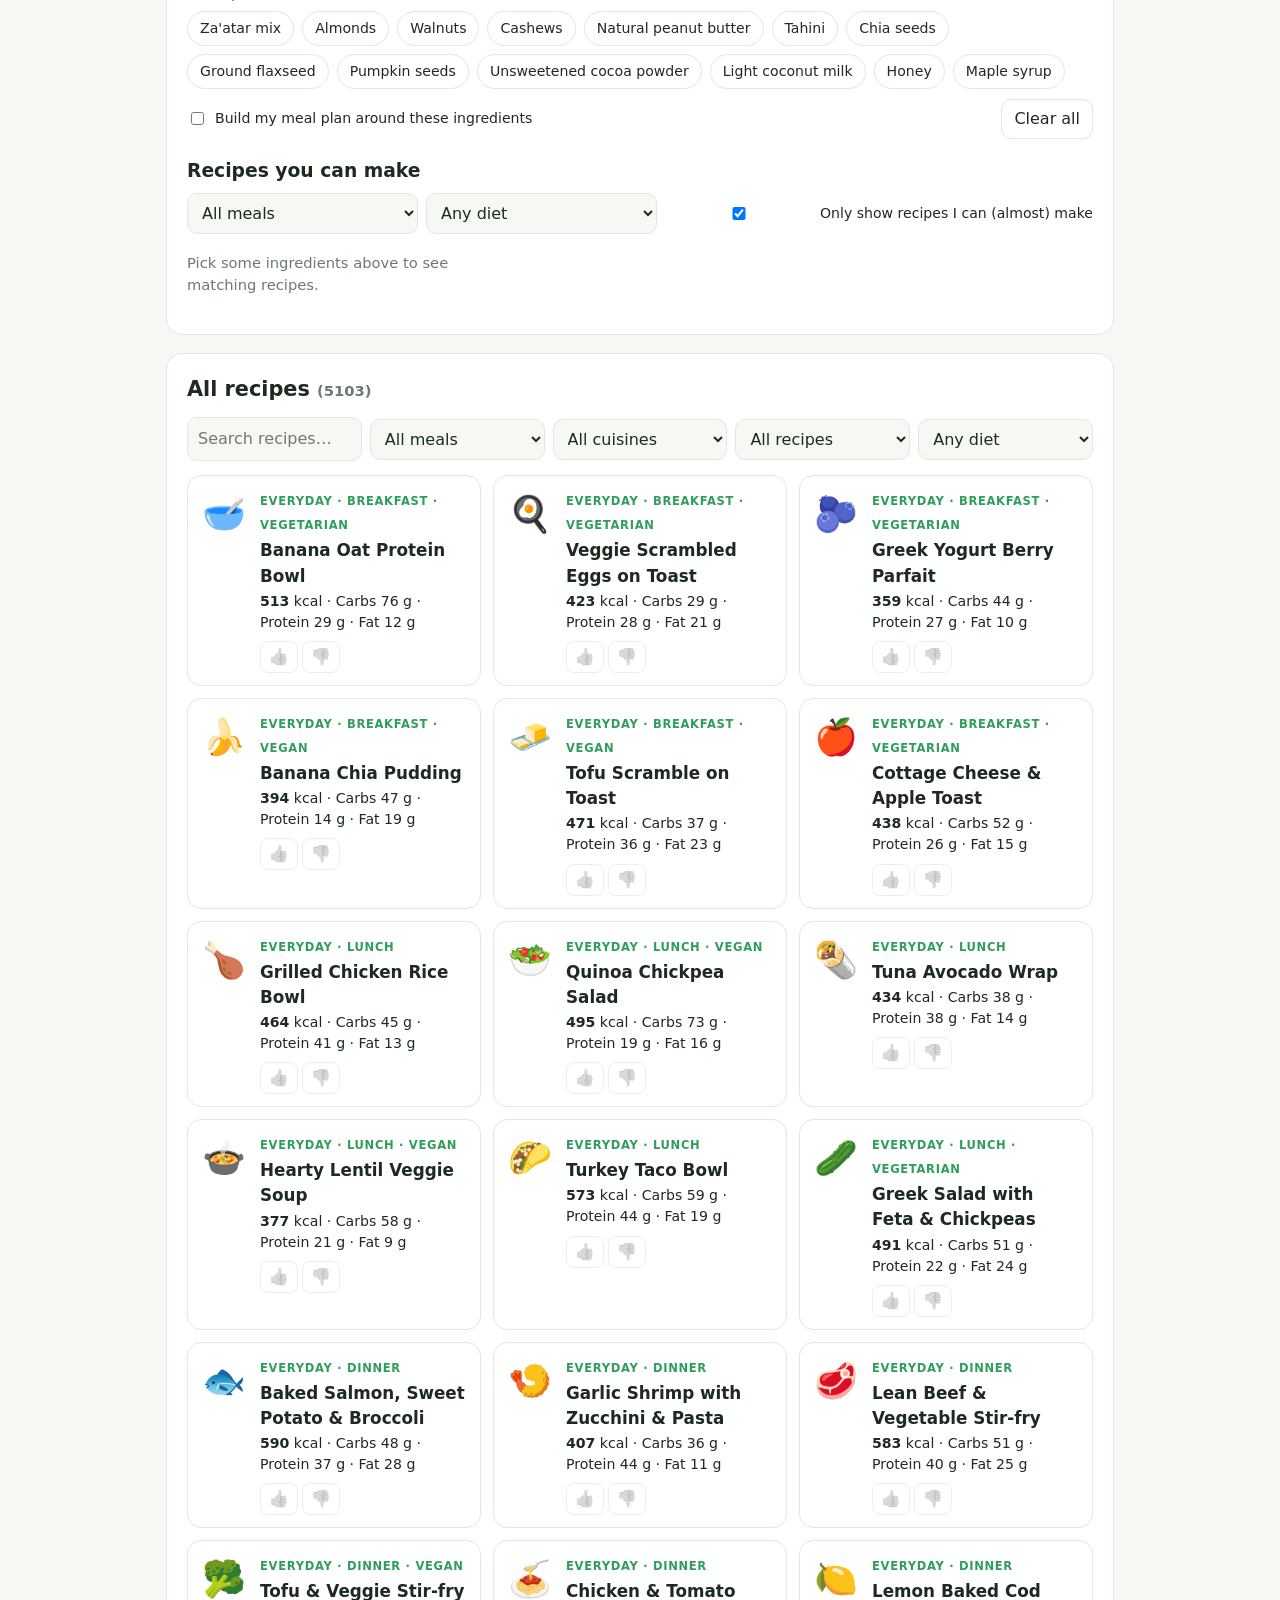
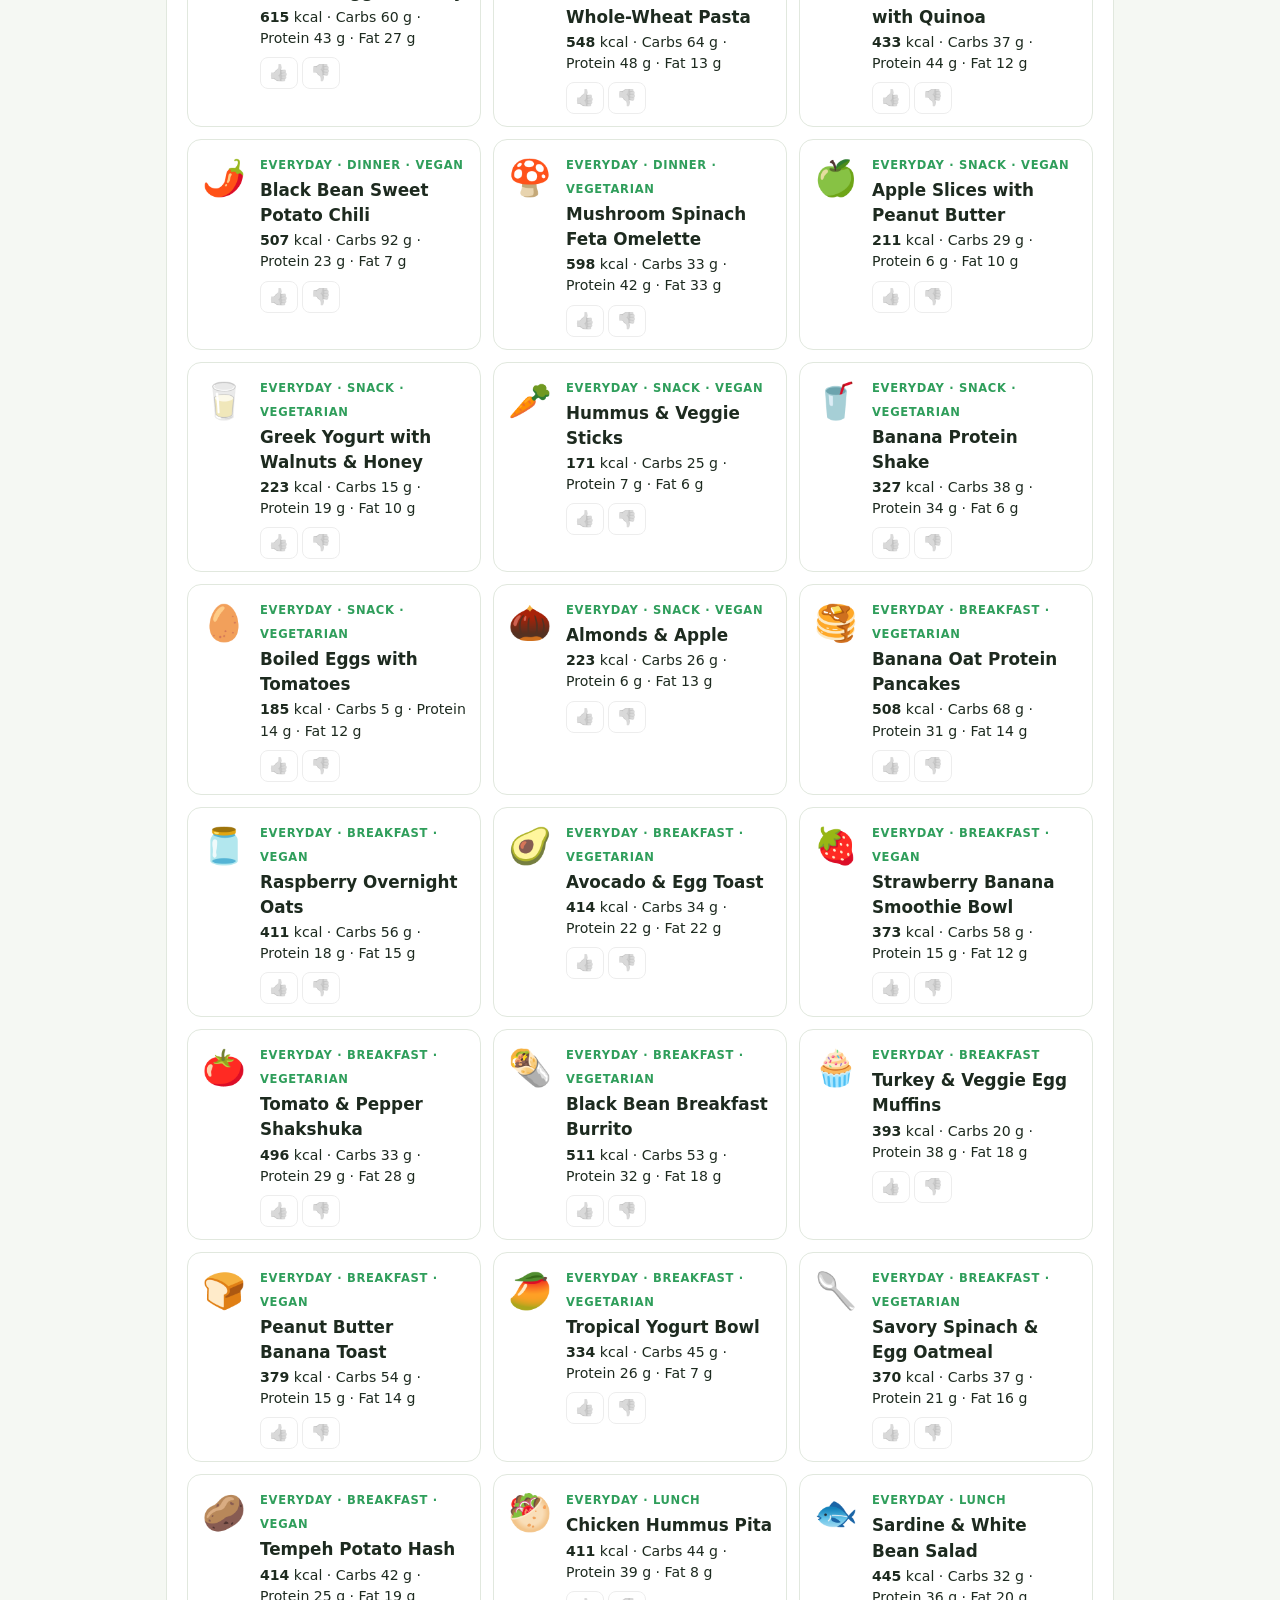
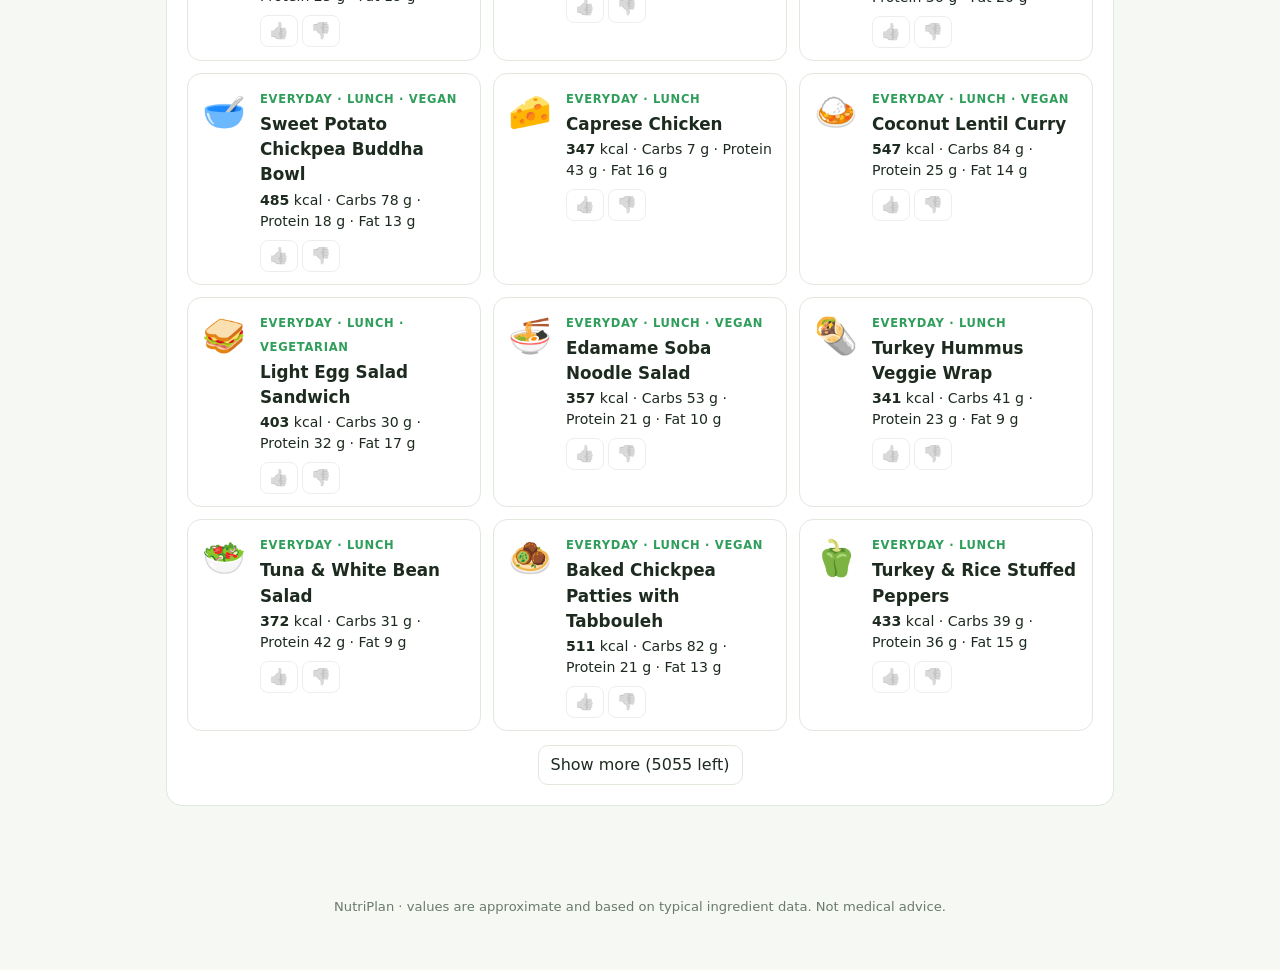
==== commit 0f62882c: "Add 5000 generated recipes across 15 cuisines (EN/AR), recipe paging, cuisine picker; fix language s" ====
--- a/index.html
+++ b/index.html
@@ -49,7 +49,7 @@
       <label><span data-i18n="diet"></span>
         <select id="diet"><option value="any" data-i18n="diet_any"></option><option value="veg" data-i18n="diet_veg"></option><option value="vegan" data-i18n="diet_vegan"></option></select></label>
       <label><span data-i18n="cuisine"></span>
-        <select id="cuisine"><option value="any" data-i18n="cuisine_any"></option><option value="arabic" data-i18n="cuisine_arabic_only"></option></select></label>
+        <select id="cuisine"></select></label>
       <label><span data-i18n="snacks"></span>
         <select id="snacks"><option value="0" data-i18n="snacks_none"></option><option value="1" selected>1</option><option value="2">2</option></select></label>
     </div>
@@ -73,6 +73,7 @@
     <label class="check"><input type="checkbox" id="pall" checked> <span data-i18n="only_ok"></span></label>
   </div>
   <div id="plist" class="rlist"></div>
+  <div id="pmore" class="morerow"></div>
 </section>
 
 <section id="results" hidden>
@@ -105,15 +106,16 @@
 </section>
 
 <section id="recipes" class="card">
-  <h2 data-i18n="recipes_h"></h2>
+  <h2><span data-i18n="recipes_h"></span> <span id="rcount" class="muted"></span></h2>
   <div class="filters">
     <input id="q" type="search" data-i18n-ph="search_ph">
     <select id="fmeal"><option value="" data-i18n="all_meals"></option><option value="breakfast" data-i18n="breakfast"></option><option value="lunch" data-i18n="lunch"></option><option value="dinner" data-i18n="dinner"></option><option value="snack" data-i18n="snack"></option></select>
-    <select id="fcuisine"><option value="" data-i18n="all_cuisines"></option><option value="arabic" data-i18n="arabic"></option></select>
+    <select id="fcuisine"></select>
     <select id="fpref"><option value="" data-i18n="pref_all"></option><option value="liked" data-i18n="pref_liked"></option><option value="hide" data-i18n="pref_hide"></option></select>
     <select id="fdiet"><option value="any" data-i18n="any_diet"></option><option value="veg" data-i18n="diet_veg"></option><option value="vegan" data-i18n="diet_vegan"></option></select>
   </div>
   <div id="rlist" class="rlist"></div>
+  <div id="rmore" class="morerow"></div>
 </section>
 </main>
 
@@ -130,6 +132,7 @@
 <script src="data2.js"></script>
 <script src="data3.js"></script>
 <script src="ar.js"></script>
+<script src="gen.js"></script>
 <script src="i18n.js"></script>
 <script src="app.js"></script>
 </body>
--- a/style.css
+++ b/style.css
@@ -105,3 +105,5 @@
 :root[lang="ar"] body{font-family:"Noto Sans Arabic",Tahoma,"Segoe UI",system-ui,sans-serif}
 :root[lang="ar"] .tag,:root[lang="ar"] h4{letter-spacing:0;text-transform:none}
 .ings.edit .unit{width:2.6em}
+
+.morerow{display:flex;justify-content:center;margin-top:14px}
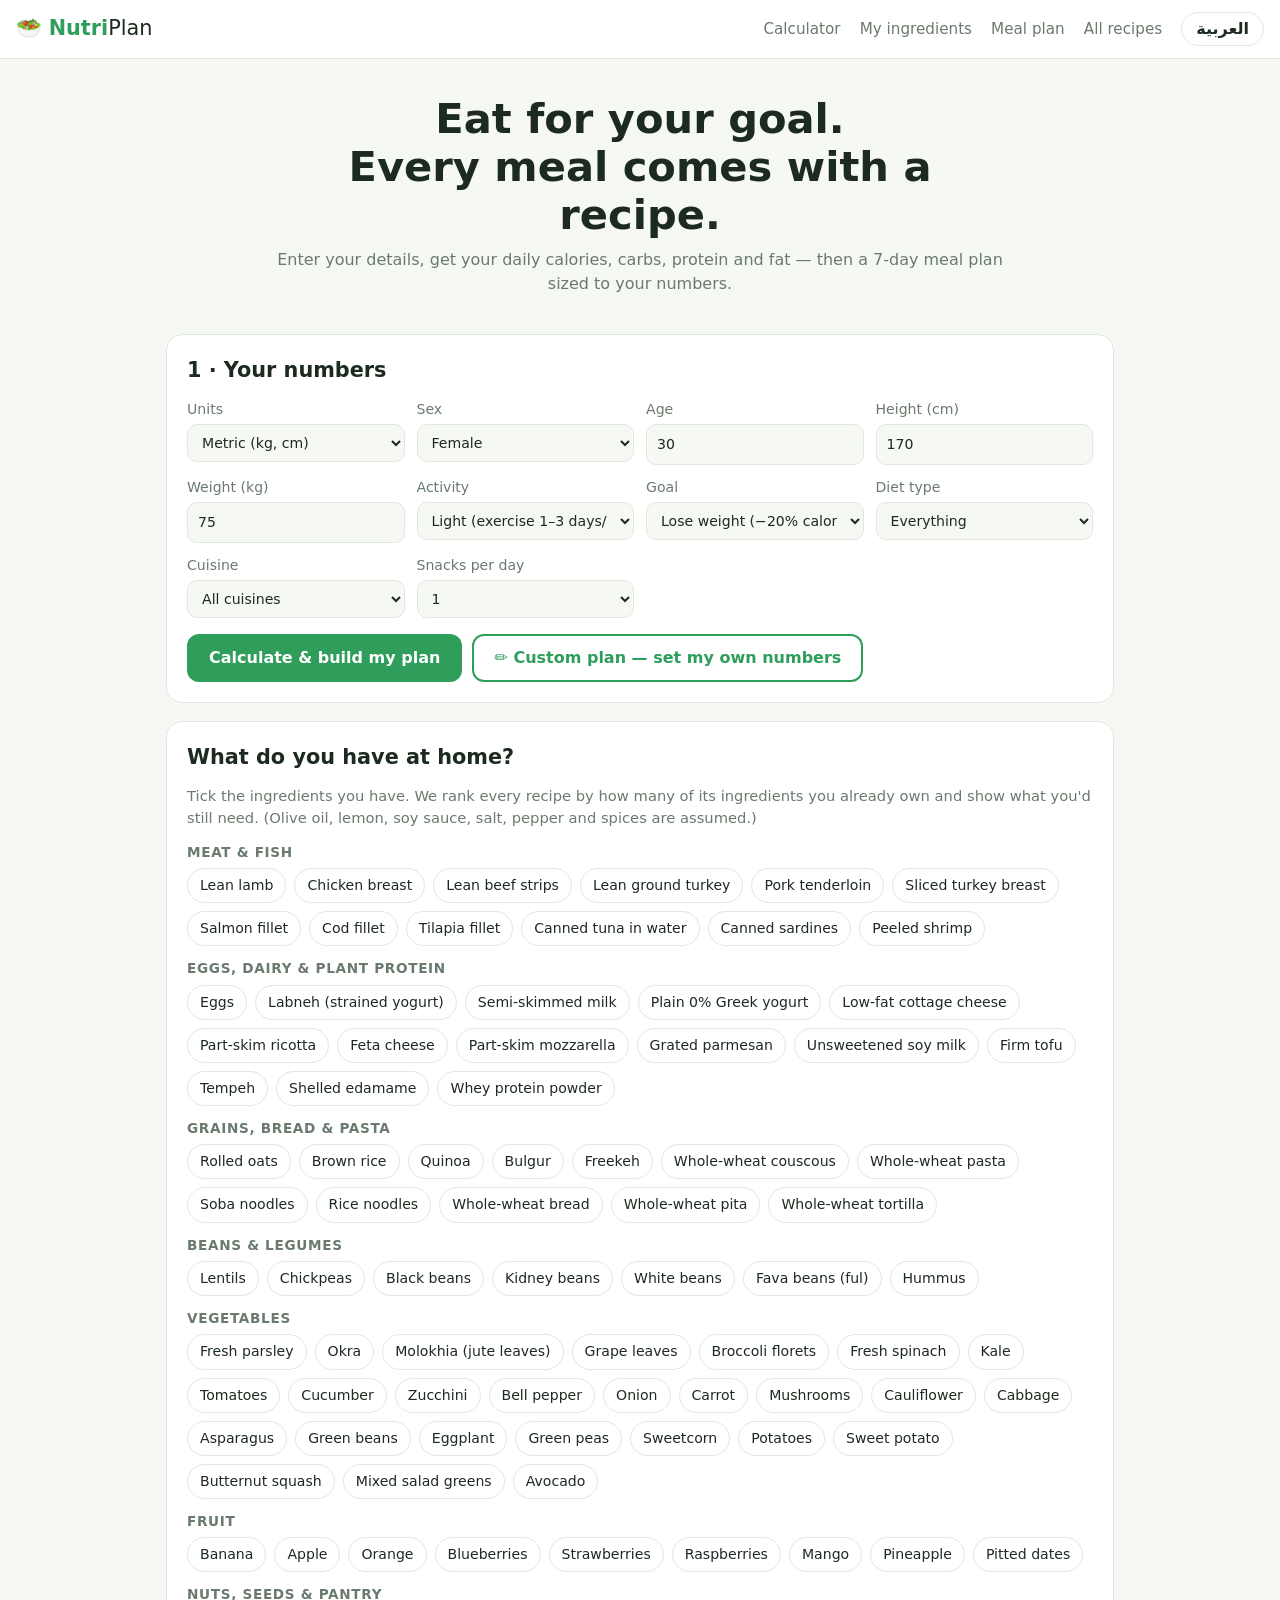
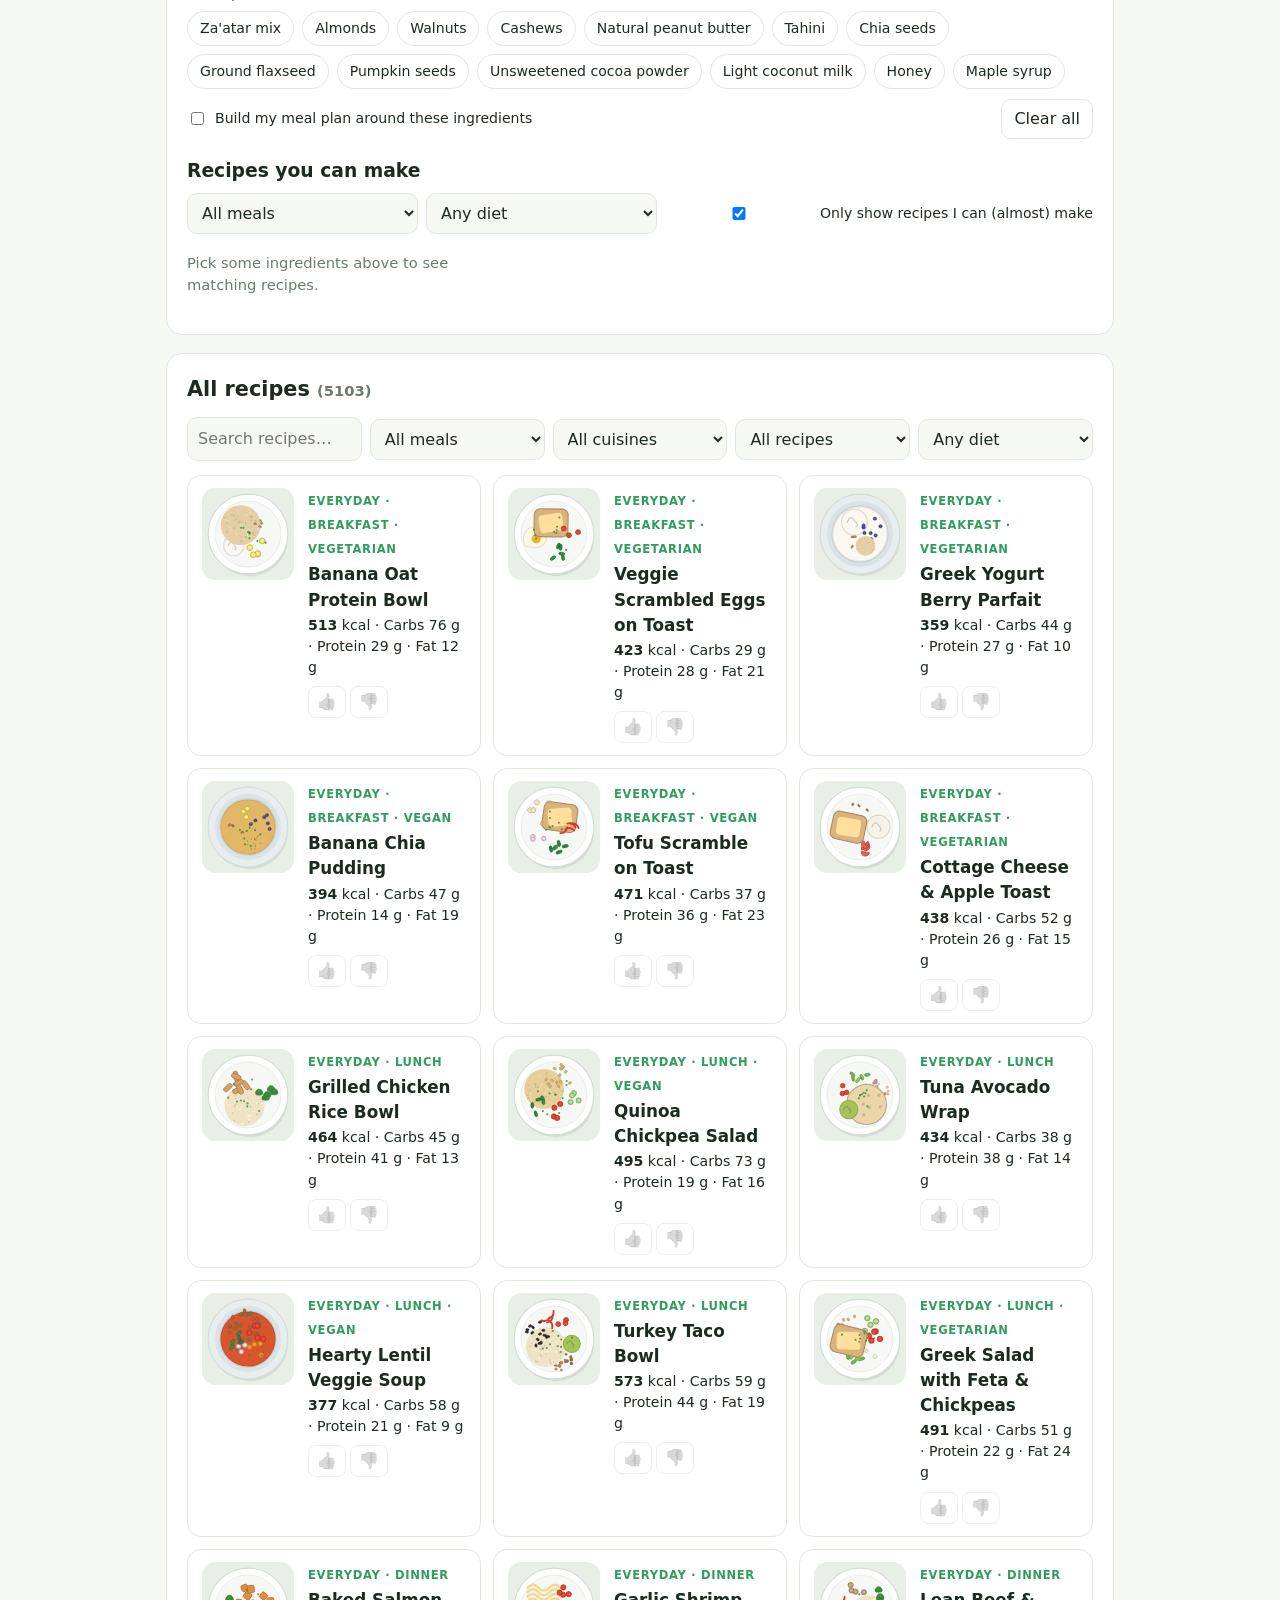
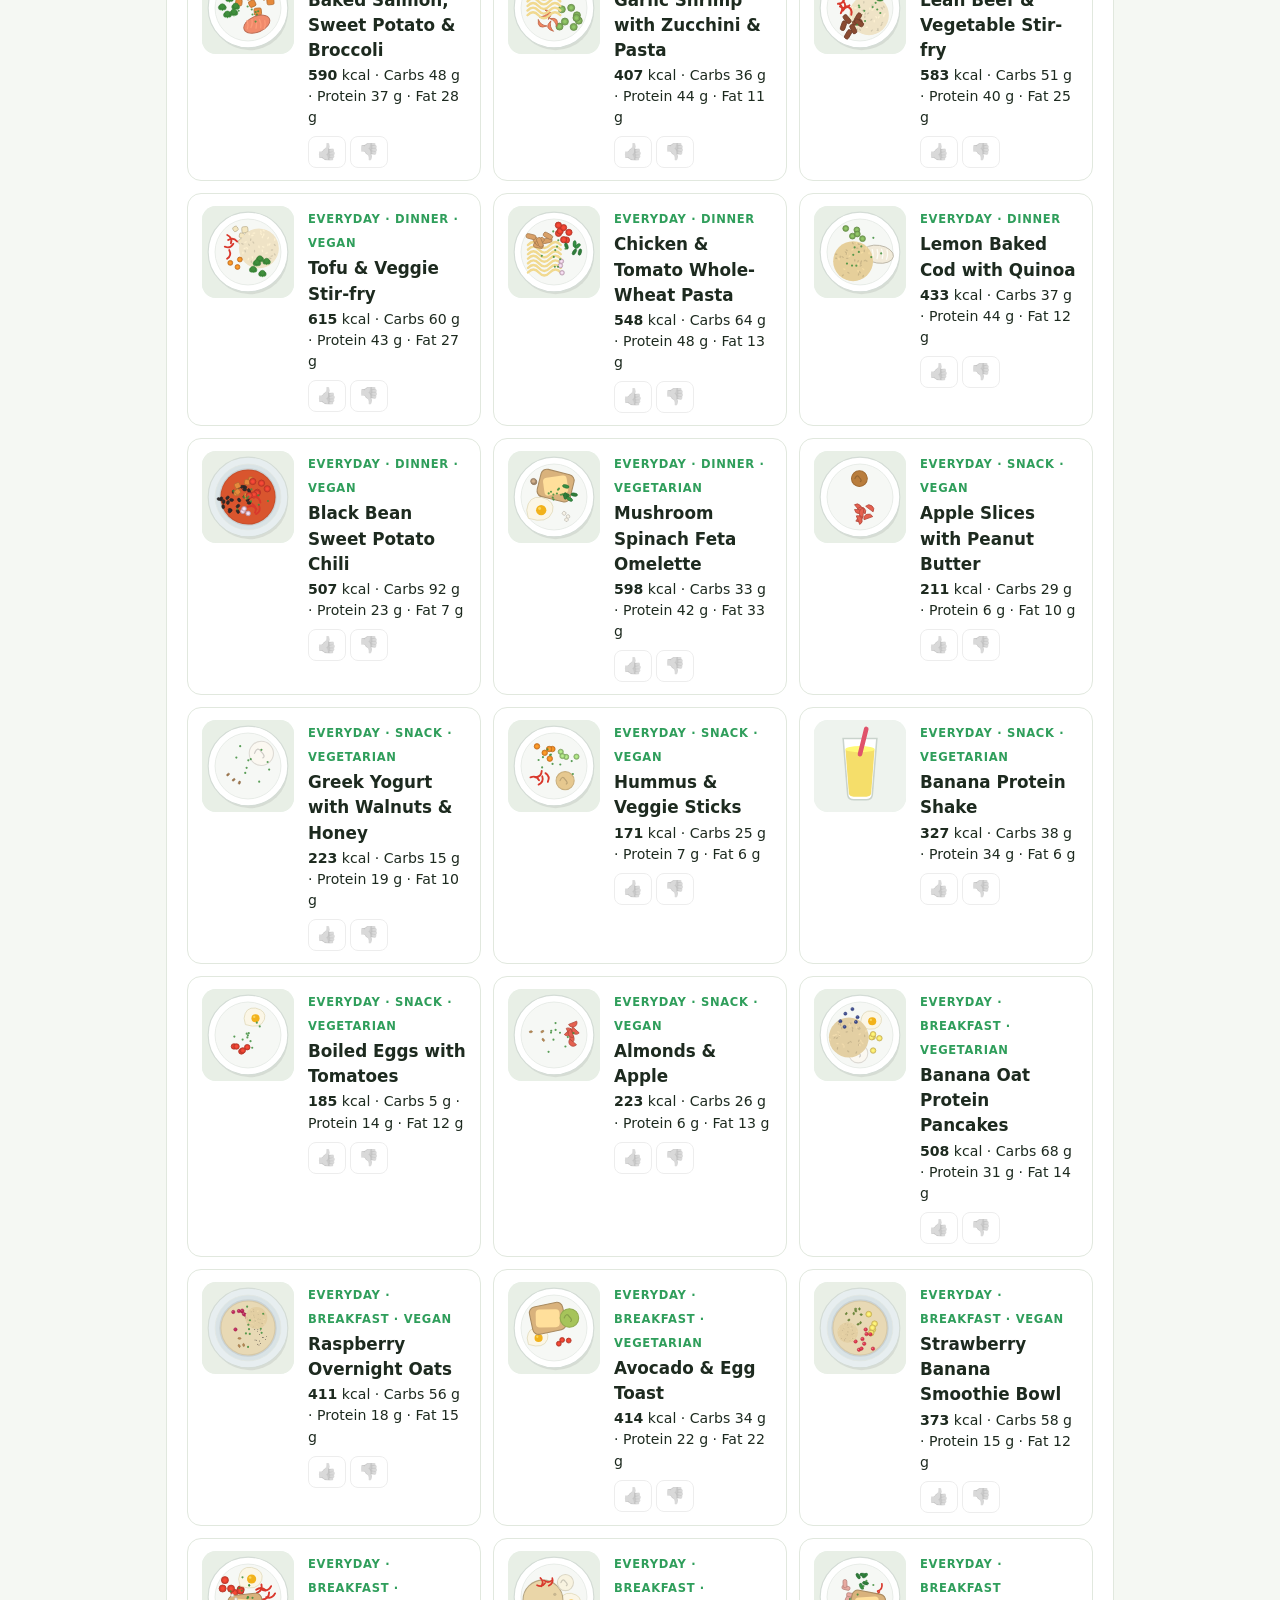
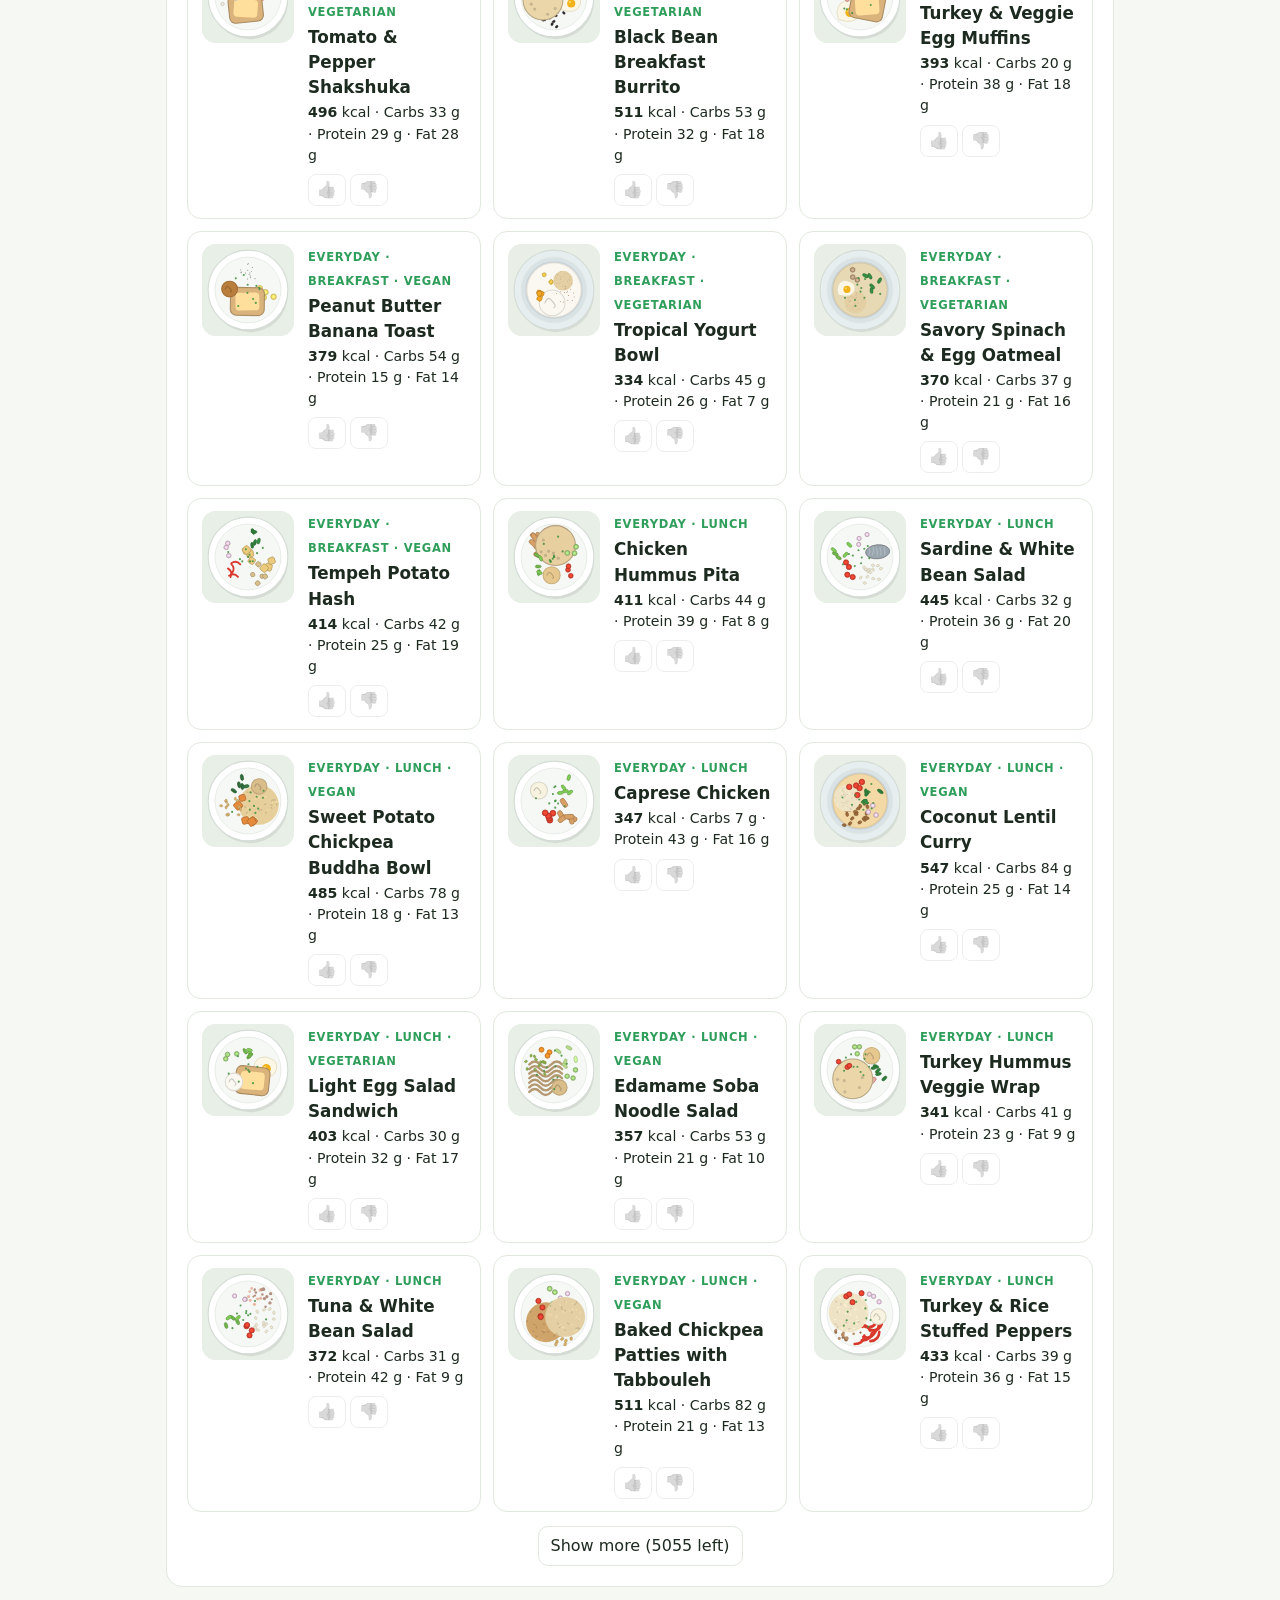
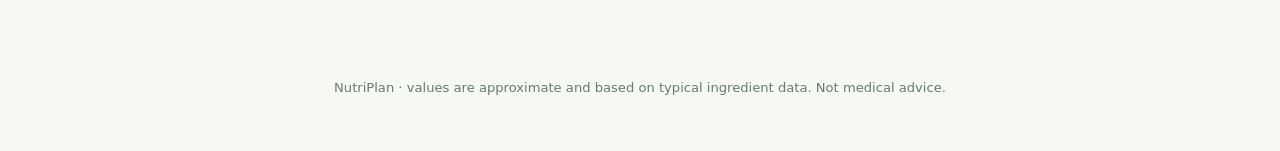
==== commit 9395d1e0: "Add a picture for every recipe (ingredient-based plate illustrations) Co-Authored-By: Claude Sonnet " ====
--- a/index.html
+++ b/index.html
@@ -133,6 +133,7 @@
 <script src="data3.js"></script>
 <script src="ar.js"></script>
 <script src="gen.js"></script>
+<script src="img.js"></script>
 <script src="i18n.js"></script>
 <script src="app.js"></script>
 </body>
--- a/style.css
+++ b/style.css
@@ -62,7 +62,7 @@
 .modal[hidden]{display:none}
 .sheet{background:var(--card);border-radius:18px;max-width:560px;width:100%;max-height:90vh;overflow:auto;padding:22px;position:relative}
 .close{position:absolute;top:10px;inset-inline-end:12px;border:0;background:transparent;color:var(--muted);font-size:1.8rem;line-height:1}
-.mhead{display:flex;gap:14px;align-items:center}.mhead h2{margin:0}.mhead .big{font-size:3rem}
+.mhead{display:flex;gap:14px;align-items:center}.mhead h2{margin:0}.mhead .big{width:120px;height:120px;flex:none;border-radius:16px;overflow:hidden;display:block}.mhead .big svg{display:block;width:100%;height:100%}
 .mmac{display:grid;grid-template-columns:repeat(4,1fr);gap:8px;margin:16px 0;text-align:center;font-size:.8rem;color:var(--muted)}
 .mmac div{background:var(--chip);border-radius:10px;padding:8px 4px}.mmac b{display:block;font-size:1.05rem;color:var(--ink)}
 .ings,.steps{padding-inline-start:22px}.ings li,.steps li{margin:6px 0}
@@ -107,3 +107,8 @@
 .ings.edit .unit{width:2.6em}
 
 .morerow{display:flex;justify-content:center;margin-top:14px}
+
+.thumb{width:92px;height:92px;flex:none;border-radius:14px;overflow:hidden;background:var(--chip);align-self:flex-start}
+.meal .thumb{align-self:center}
+.thumb svg{display:block;width:100%;height:100%}
+@media(max-width:520px){.thumb{width:76px;height:76px}.mhead .big{width:92px;height:92px}}
